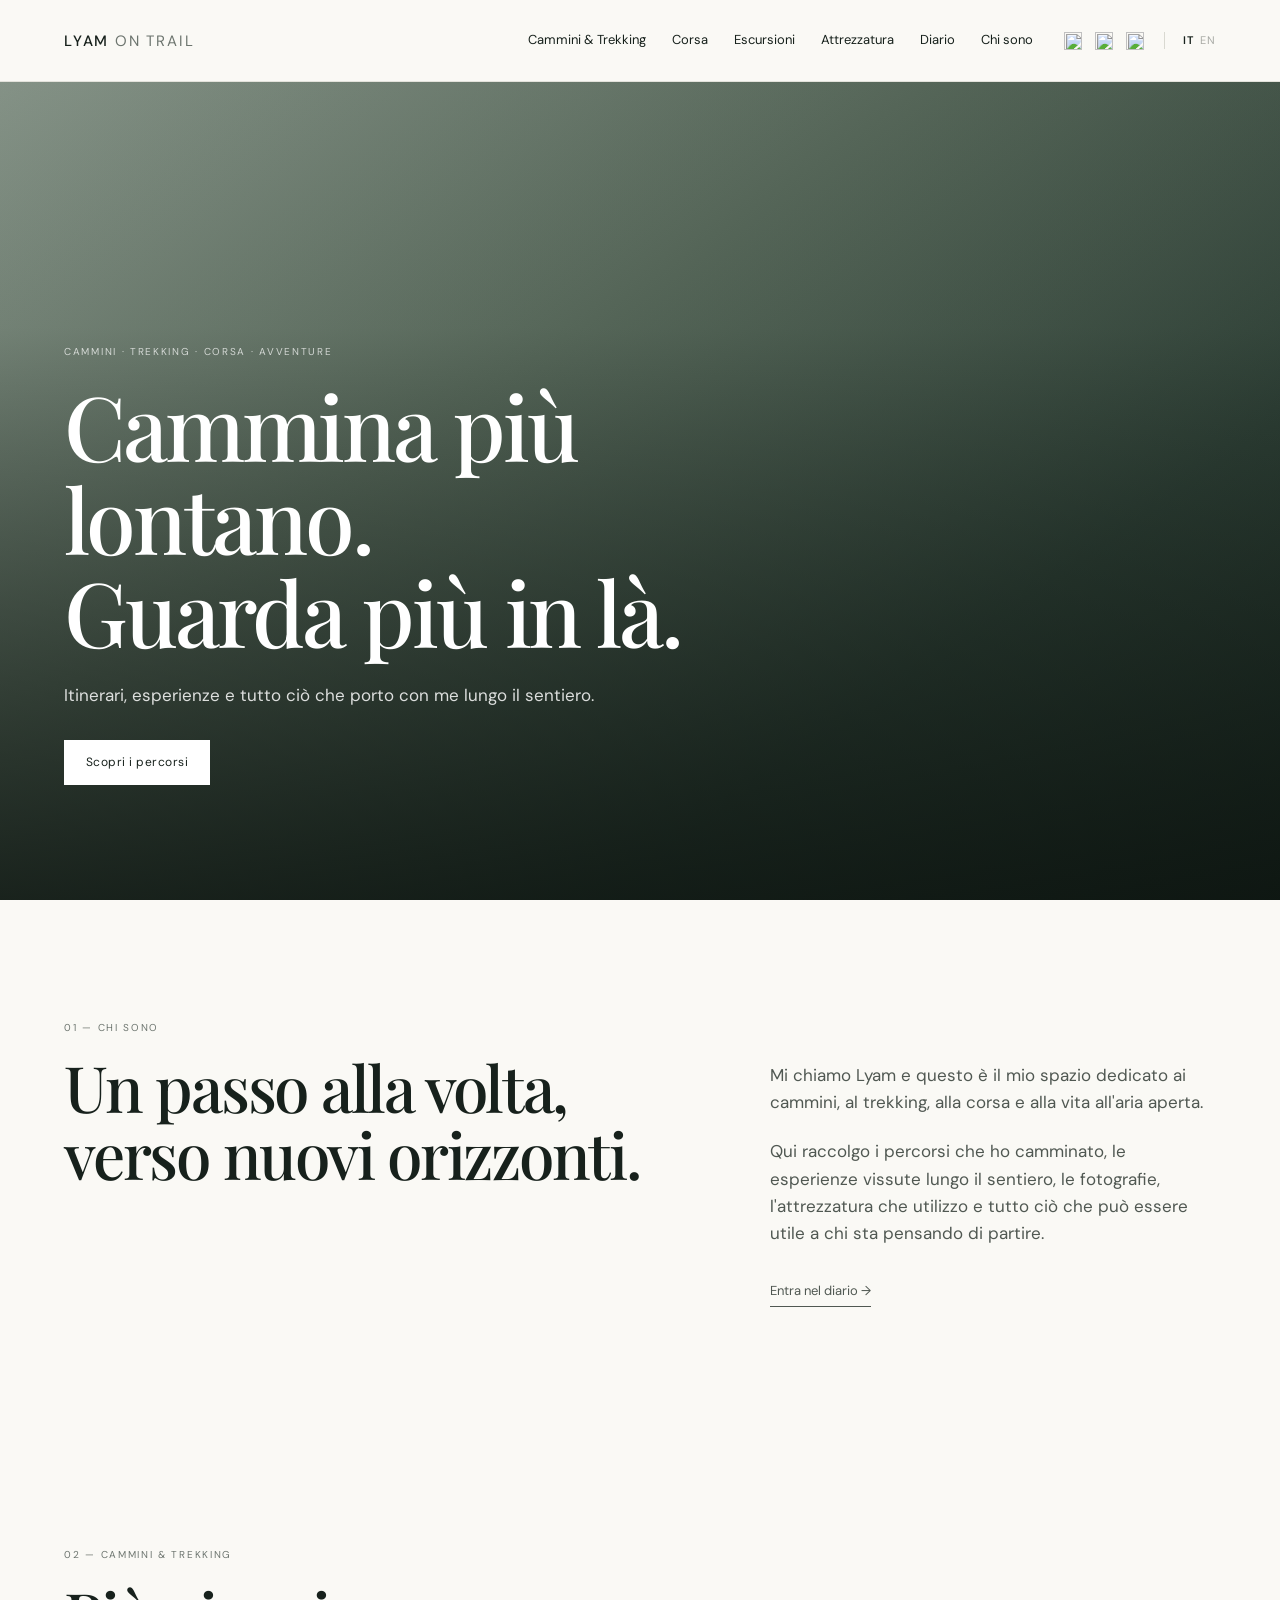
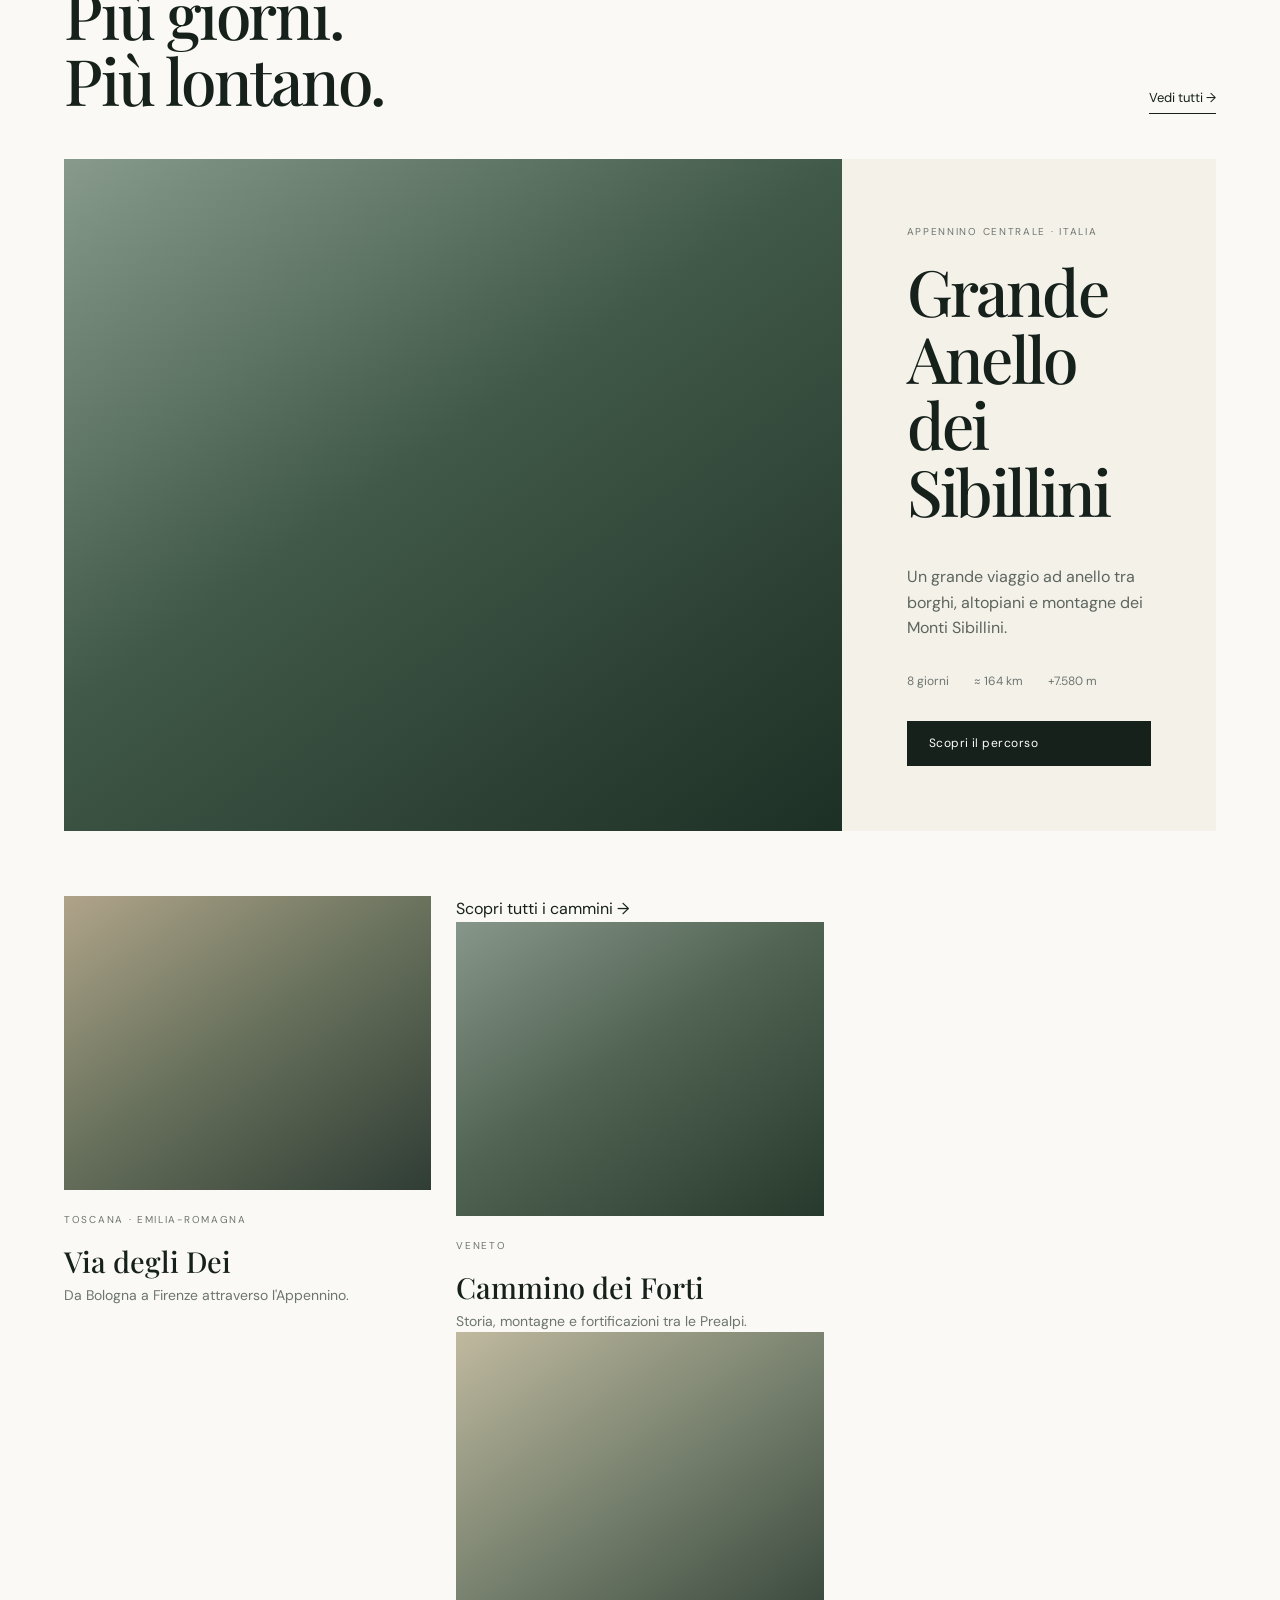
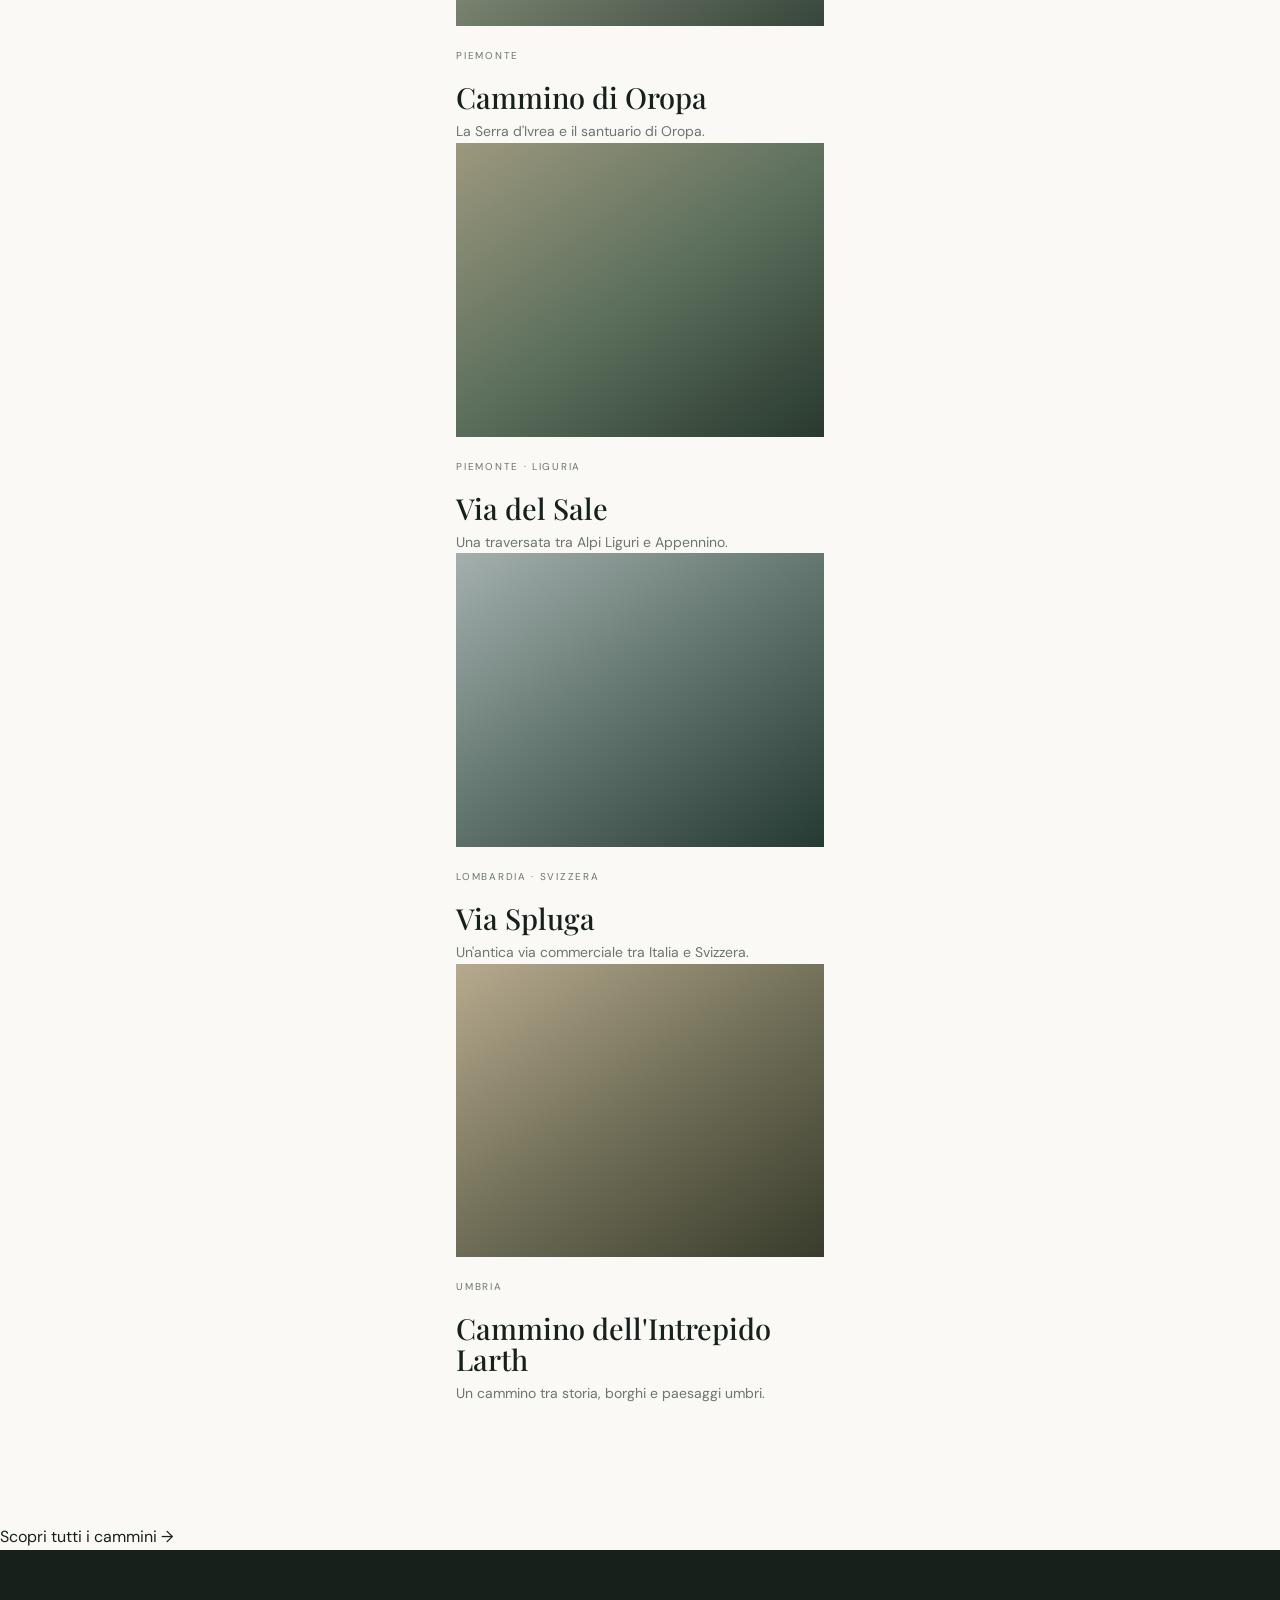
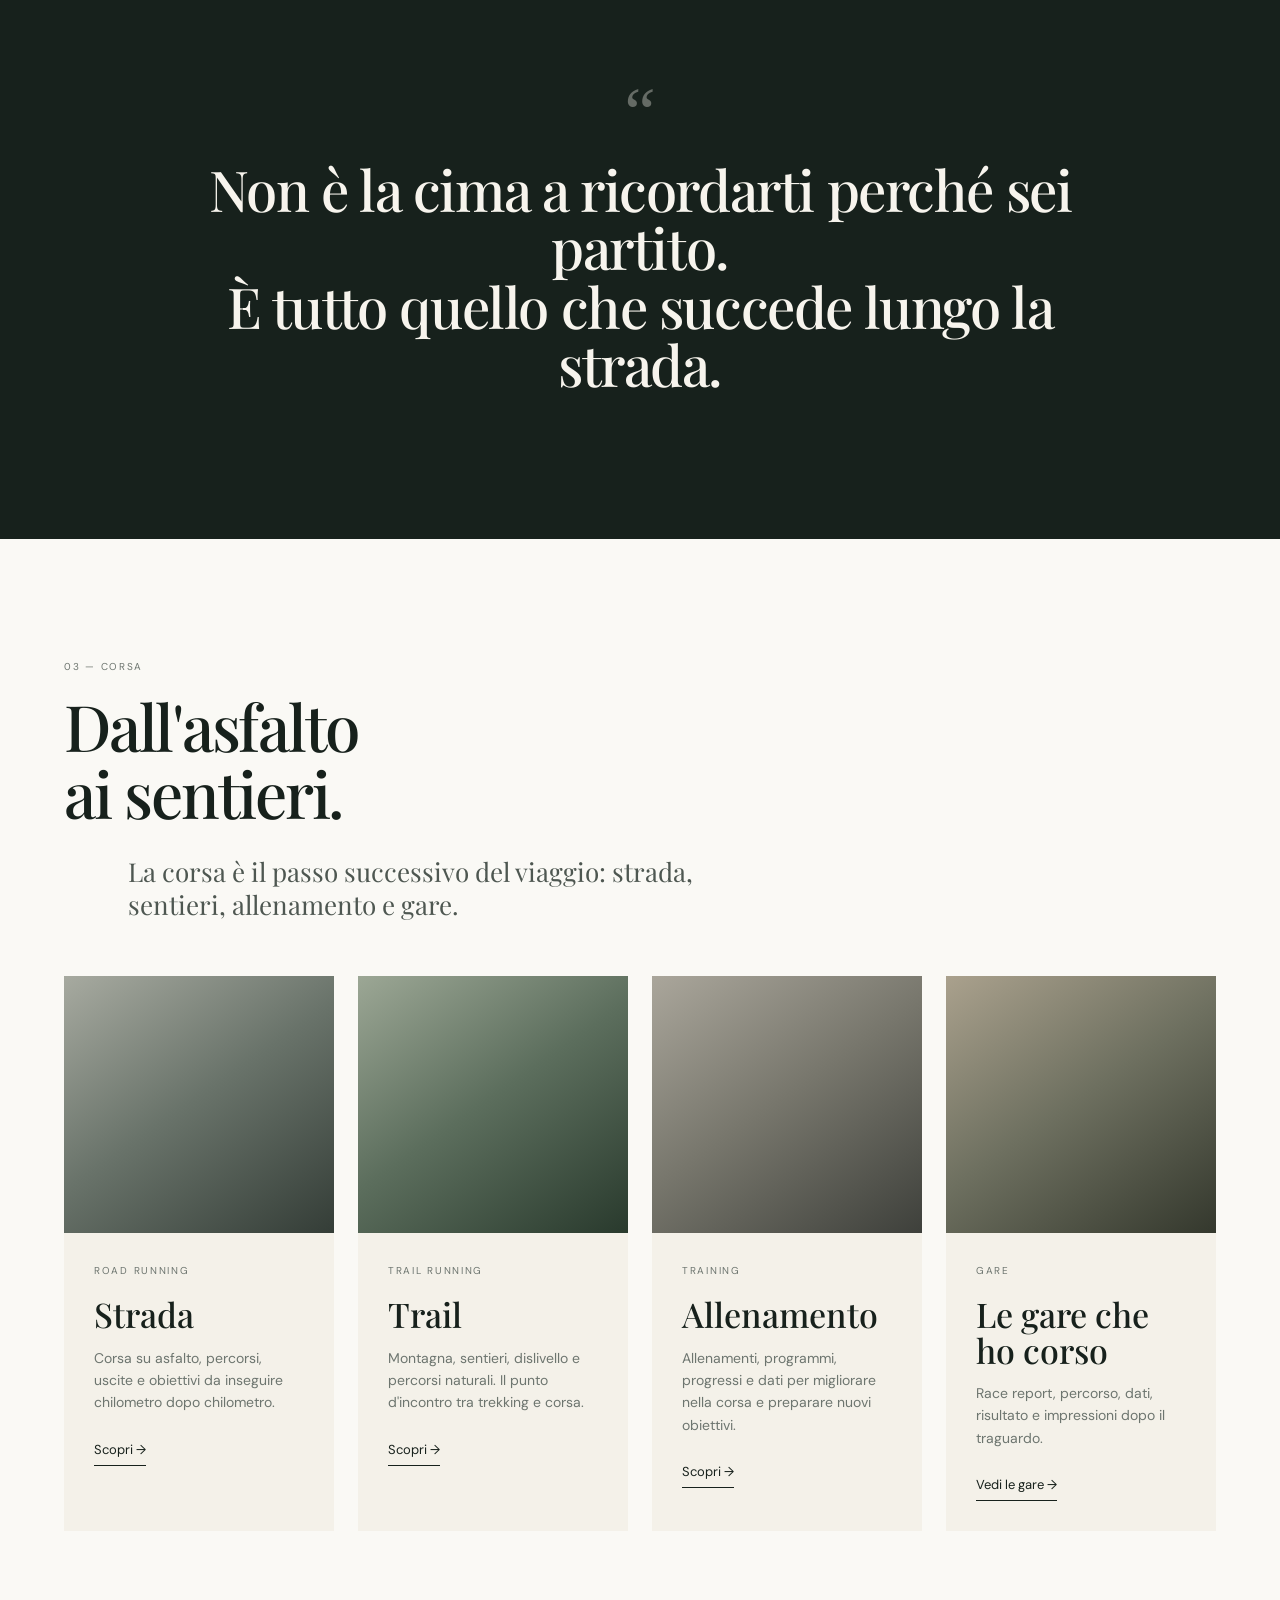
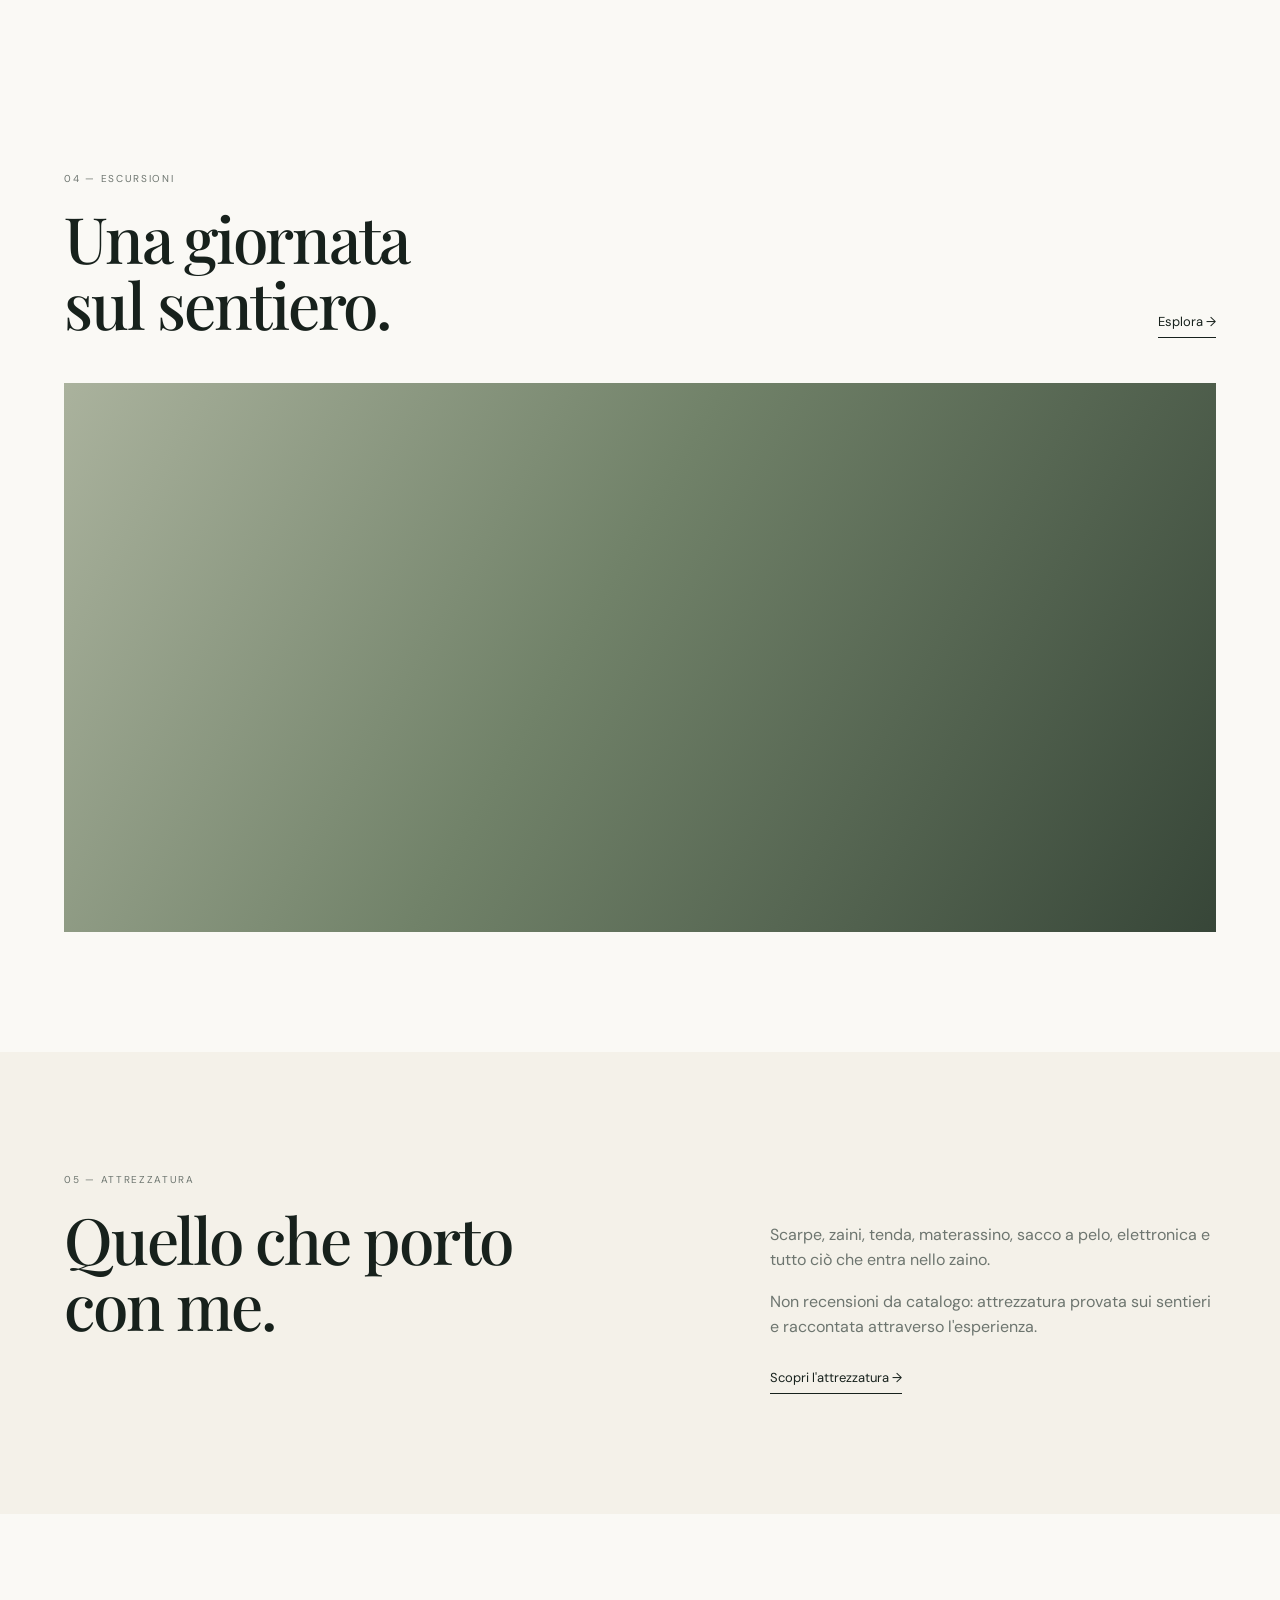
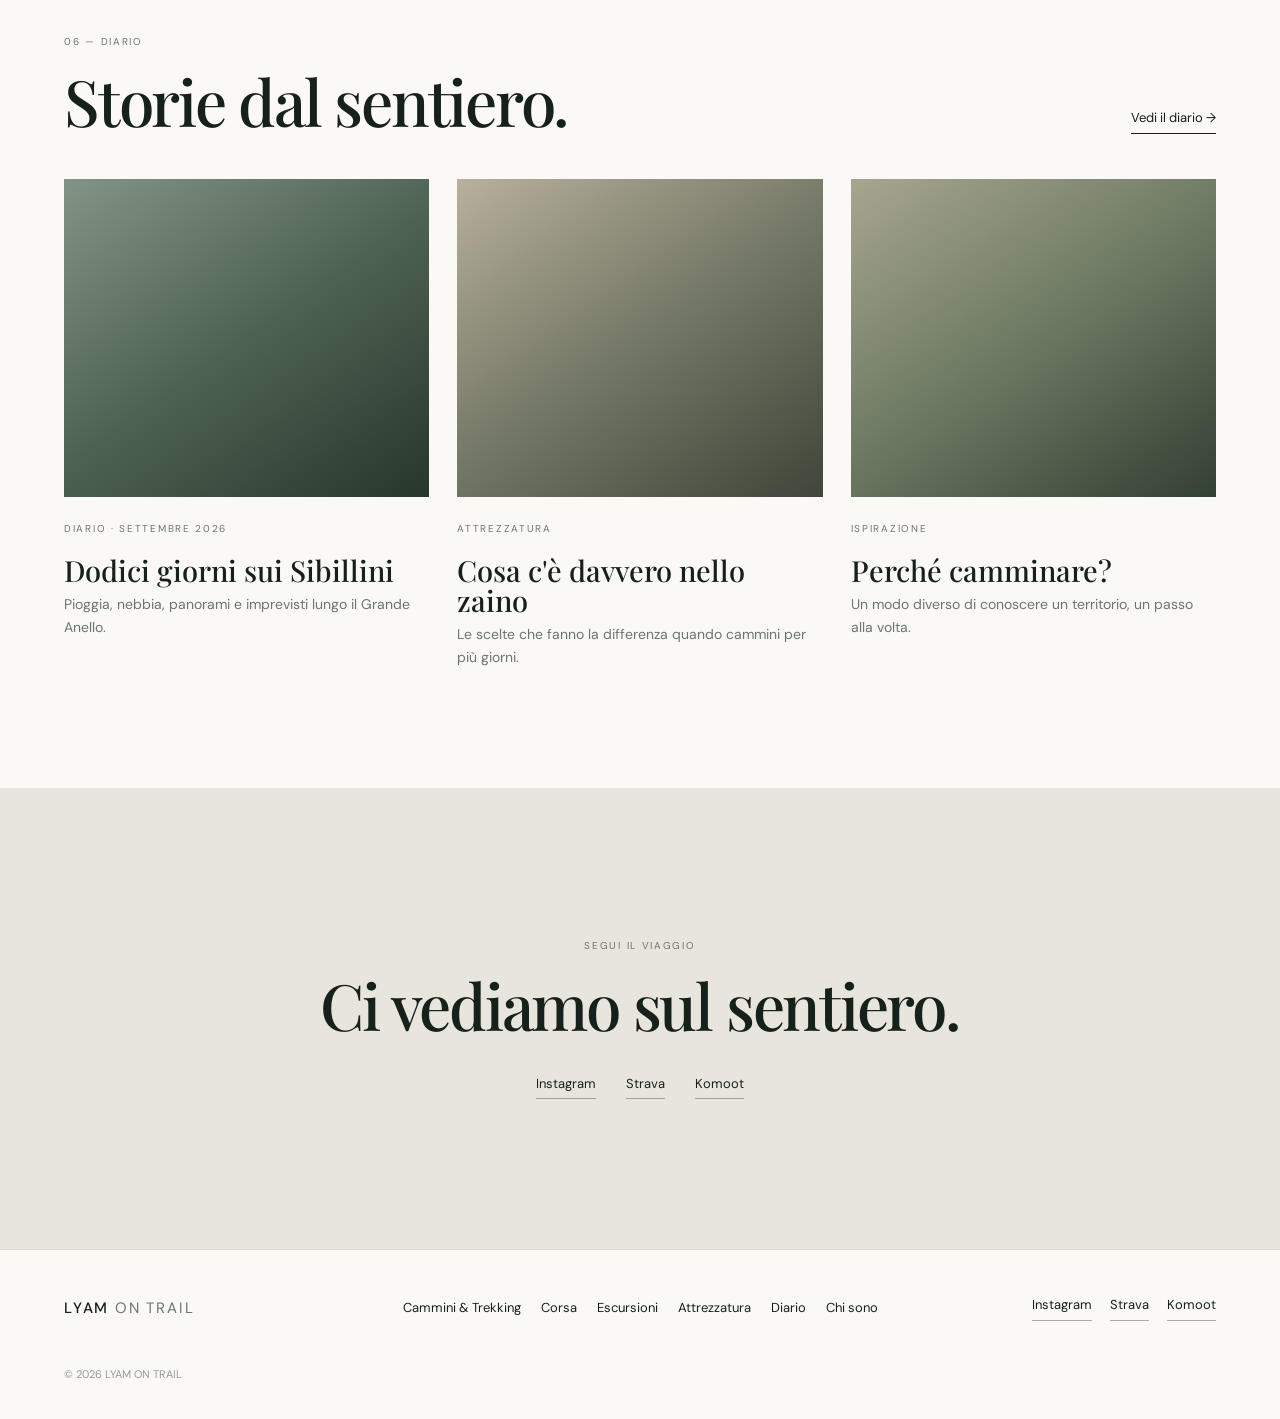
==== index.html @ c4accee4 "Add link to cammini.html in index.html" ====
<!DOCTYPE html>
<html lang="it">
<head>
<meta charset="UTF-8">
<meta name="viewport" content="width=device-width, initial-scale=1.0">
<meta name="description" content="LYAM ON TRAIL — Cammini, trekking, escursioni, corsa e attrezzatura raccontati attraverso esperienza, fotografie e itinerari.">
<title>LYAM ON TRAIL — Cammini, trekking e avventure</title>
<link rel="stylesheet" href="style.css">
</head>

<body>

<header class="site-header">

<a class="logo" href="#top">
    LYAM <span>ON TRAIL</span>
</a>

<nav class="main-nav">
    <a href="#cammini">Cammini & Trekking</a>
    <a href="#corsa">Corsa</a>
    <a href="#escursioni">Escursioni</a>
    <a href="#attrezzatura">Attrezzatura</a>
    <a href="#diario">Diario</a>
    <a href="#about">Chi sono</a>
</nav>

<div class="header-right">

<div class="social-icons" aria-label="Social">

<a href="https://www.instagram.com/lyam.danese"
   aria-label="Instagram"
   title="Instagram"
   class="social-icon">
    <img src="https://cdn.simpleicons.org/instagram/17211c" alt="">
</a>

<a href="https://www.strava.com/athletes/113927710"
   aria-label="Strava"
   title="Strava"
   class="social-icon">
    <img src="https://cdn.simpleicons.org/strava/17211c" alt="">
</a>

<a href="https://www.komoot.com/it-it/user/556538882209"
   aria-label="Komoot"
   title="Komoot"
   class="social-icon">
    <img src="https://cdn.simpleicons.org/komoot/17211c" alt="">
</a>

</div>

<div class="language-switcher">
    <span class="active">IT</span>
    <span>EN</span>
</div>

</div>
</header>


<main id="top">


<!-- HERO -->

<section class="hero">

<div class="hero-image"></div>
<div class="hero-overlay"></div>

<div class="hero-content">

<p class="eyebrow">
    CAMMINI · TREKKING · CORSA · AVVENTURE
</p>

<h1>
    Cammina più lontano.<br>
    Guarda più in là.
</h1>

<p>
    Itinerari, esperienze e tutto ciò che porto con me lungo il sentiero.
</p>

<a class="button light" href="#cammini">
    Scopri i percorsi
</a>

</div>
</section>


<!-- CHI SONO -->

<section class="intro section" id="about">

<div class="section-label">
    01 — CHI SONO
</div>

<div class="intro-grid">

<div>
    <h2>
        Un passo alla volta,<br>
        verso nuovi orizzonti.
    </h2>
</div>

<div class="intro-copy">

<p>
    Mi chiamo Lyam e questo è il mio spazio dedicato ai cammini,
    al trekking, alla corsa e alla vita all'aria aperta.
</p>

<p>
    Qui raccolgo i percorsi che ho camminato, le esperienze vissute
    lungo il sentiero, le fotografie, l'attrezzatura che utilizzo
    e tutto ciò che può essere utile a chi sta pensando di partire.
</p>

<a class="text-link" href="#diario">
    Entra nel diario →
</a>

</div>
</div>

</section>


<!-- CAMMINI & TREKKING -->

<section class="section trails" id="cammini">

<div class="section-heading">

<div>
    <div class="section-label">
        02 — CAMMINI & TREKKING
    </div>

    <h2>
        Più giorni.<br>
        Più lontano.
    </h2>
</div>

<a class="text-link" href="#">
    Vedi tutti →
</a>

</div>


<article class="featured-trail">

<div class="trail-photo photo-gas"></div>

<div class="trail-info">

<p class="eyebrow">
    APPENNINO CENTRALE · ITALIA
</p>

<h3>
    Grande Anello<br>
    dei Sibillini
</h3>

<p>
    Un grande viaggio ad anello tra borghi, altopiani
    e montagne dei Monti Sibillini.
</p>

<div class="trail-meta">
    <span>8 giorni</span>
    <span>≈ 164 km</span>
    <span>+7.580 m</span>
</div>

<a class="button dark" href="gas.html">
    Scopri il percorso
</a>

</div>
</article>


<div class="trail-grid">

<article class="trail-card">

<div class="card-photo photo-dei-dei"></div>

<p class="eyebrow">
    TOSCANA · EMILIA-ROMAGNA
</p>

<h3>
    Via degli Dei
</h3>

<p>
    Da Bologna a Firenze attraverso l'Appennino.
</p>

</article>
    
    <a href="cammini.html" class="section-link">
  Scopri tutti i cammini →

<article class="trail-card">

<div class="card-photo photo-forti"></div>

<p class="eyebrow">
    VENETO
</p>

<h3>
    Cammino dei Forti
</h3>

<p>
    Storia, montagne e fortificazioni tra le Prealpi.
</p>

</article>


<article class="trail-card">

<div class="card-photo photo-oropa"></div>

<p class="eyebrow">
    PIEMONTE
</p>

<h3>
    Cammino di Oropa
</h3>

<p>
    La Serra d'Ivrea e il santuario di Oropa.
</p>

</article>


<article class="trail-card">

<div class="card-photo photo-sale"></div>

<p class="eyebrow">
    PIEMONTE · LIGURIA
</p>

<h3>
    Via del Sale
</h3>

<p>
    Una traversata tra Alpi Liguri e Appennino.
</p>

</article>


<article class="trail-card">

<div class="card-photo photo-spluga"></div>

<p class="eyebrow">
    LOMBARDIA · SVIZZERA
</p>

<h3>
    Via Spluga
</h3>

<p>
    Un'antica via commerciale tra Italia e Svizzera.
</p>

</article>


<article class="trail-card">

<div class="card-photo photo-larth"></div>

<p class="eyebrow">
    UMBRIA
</p>

<h3>
    Cammino dell'Intrepido Larth
</h3>

<p>
    Un cammino tra storia, borghi e paesaggi umbri.
</p>

</article>

</div>

</section>

    <a href="cammini.html" class="section-link">
  Scopri tutti i cammini →
</a>

<!-- CITAZIONE -->

<section class="quote-section">

<div class="quote-mark">
    “
</div>

<blockquote>
    Non è la cima a ricordarti perché sei partito.<br>
    È tutto quello che succede lungo la strada.
</blockquote>

</section>


<!-- CORSA -->

<section class="section running-section" id="corsa">

<div class="section-heading">

<div>

<div class="section-label">
    03 — CORSA
</div>

<h2>
    Dall'asfalto<br>
    ai sentieri.
</h2>

</div>

</div>


<div class="running-intro">

<p>
    La corsa è il passo successivo del viaggio:
    strada, sentieri, allenamento e gare.
</p>

</div>


<div class="running-grid">


<!-- STRADA -->

<article class="running-card">

<div class="running-photo photo-road"></div>

<div class="running-card-content">

<p class="eyebrow">
    ROAD RUNNING
</p>

<h3>
    Strada
</h3>

<p>
    Corsa su asfalto, percorsi, uscite e obiettivi
    da inseguire chilometro dopo chilometro.
</p>

<a class="text-link" href="#">
    Scopri →
</a>

</div>

</article>


<!-- TRAIL -->

<article class="running-card">

<div class="running-photo photo-trail"></div>

<div class="running-card-content">

<p class="eyebrow">
    TRAIL RUNNING
</p>

<h3>
    Trail
</h3>

<p>
    Montagna, sentieri, dislivello e percorsi naturali.
    Il punto d'incontro tra trekking e corsa.
</p>

<a class="text-link" href="#">
    Scopri →
</a>

</div>

</article>


<!-- ALLENAMENTO -->

<article class="running-card">

<div class="running-photo photo-training"></div>

<div class="running-card-content">

<p class="eyebrow">
    TRAINING
</p>

<h3>
    Allenamento
</h3>

<p>
    Allenamenti, programmi, progressi e dati per
    migliorare nella corsa e preparare nuovi obiettivi.
</p>

<a class="text-link" href="#">
    Scopri →
</a>

</div>

</article>


<!-- GARE -->

<article class="running-card race-card">

<div class="running-photo photo-race"></div>

<div class="running-card-content">

<p class="eyebrow">
    GARE
</p>

<h3>
    Le gare che ho corso
</h3>

<p>
    Race report, percorso, dati, risultato e impressioni
    dopo il traguardo.
</p>

<a class="text-link" href="#">
    Vedi le gare →
</a>

</div>

</article>


</div>

</section>


<!-- ESCURSIONI -->

<section class="section" id="escursioni">

<div class="section-heading">

<div>

<div class="section-label">
    04 — ESCURSIONI
</div>

<h2>
    Una giornata<br>
    sul sentiero.
</h2>

</div>

<a class="text-link" href="escursioni.html">
    Esplora →
</a>

</div>


<div class="wide-photo photo-dayhikes"></div>

</section>


<!-- ATTREZZATURA -->

<section class="section gear-section" id="attrezzatura">

<div class="section-label">
    05 — ATTREZZATURA
</div>

<div class="gear-grid">

<div>

<h2>
    Quello che porto<br>
    con me.
</h2>

</div>

<div>

<p>
    Scarpe, zaini, tenda, materassino, sacco a pelo,
    elettronica e tutto ciò che entra nello zaino.
</p>

<p>
    Non recensioni da catalogo: attrezzatura provata
    sui sentieri e raccontata attraverso l'esperienza.
</p>

<a class="text-link" href="#">
    Scopri l'attrezzatura →
</a>

</div>

</div>

</section>


<!-- DIARIO -->

<section class="section journal-section" id="diario">

<div class="section-heading">

<div>

<div class="section-label">
    06 — DIARIO
</div>

<h2>
    Storie dal sentiero.
</h2>

</div>

<a class="text-link" href="#">
    Vedi il diario →
</a>

</div>


<div class="journal-grid">

<article>

<div class="journal-photo photo-journal-1"></div>

<p class="eyebrow">
    DIARIO · SETTEMBRE 2026
</p>

<h3>
    Dodici giorni sui Sibillini
</h3>

<p>
    Pioggia, nebbia, panorami e imprevisti lungo
    il Grande Anello.
</p>

</article>


<article>

<div class="journal-photo photo-journal-2"></div>

<p class="eyebrow">
    ATTREZZATURA
</p>

<h3>
    Cosa c'è davvero nello zaino
</h3>

<p>
    Le scelte che fanno la differenza quando
    cammini per più giorni.
</p>

</article>


<article>

<div class="journal-photo photo-journal-3"></div>

<p class="eyebrow">
    ISPIRAZIONE
</p>

<h3>
    Perché camminare?
</h3>

<p>
    Un modo diverso di conoscere un territorio,
    un passo alla volta.
</p>

</article>

</div>

</section>


<!-- SOCIAL -->

<section class="follow-section">

<p class="eyebrow">
    SEGUI IL VIAGGIO
</p>

<h2>
    Ci vediamo sul sentiero.
</h2>

<div class="footer-socials">

<a href="https://www.instagram.com/lyam.danese">
    Instagram
</a>

<a href="https://www.strava.com/athletes/113927710">
    Strava
</a>

<a href="https://www.komoot.com/it-it/user/556538882209">
    Komoot
</a>

</div>

</section>


</main>


<footer class="site-footer">

<div class="footer-brand">
    LYAM <span>ON TRAIL</span>
</div>


<div class="footer-links">

<a href="#cammini">
    Cammini & Trekking
</a>

<a href="#corsa">
    Corsa
</a>

<a href="#escursioni">
    Escursioni
</a>

<a href="#attrezzatura">
    Attrezzatura
</a>

<a href="#diario">
    Diario
</a>

<a href="#about">
    Chi sono
</a>

</div>


<div class="footer-socials small">

<a href="https://www.instagram.com/lyam.danese">
    Instagram
</a>

<a href="https://www.strava.com/athletes/113927710">
    Strava
</a>

<a href="https://www.komoot.com/it-it/user/556538882209">
    Komoot
</a>

</div>


<p class="copyright">
    © 2026 LYAM ON TRAIL
</p>

</footer>

</body>
</html>
---- style.css ----
@import url('https://fonts.googleapis.com/css2?family=DM+Sans:wght@400;500&family=Playfair+Display:wght@500;600&display=swap');
:root{--ink:#17211c;--muted:#6d756f;--cream:#f4f1e9;--paper:#faf9f5;--line:#d9d9d1}
*{box-sizing:border-box}html{scroll-behavior:smooth}body{margin:0;background:var(--paper);color:var(--ink);font-family:"DM Sans",Arial,sans-serif;line-height:1.6}a{color:inherit;text-decoration:none}
.site-header{height:82px;padding:0 5vw;display:flex;align-items:center;justify-content:space-between;position:sticky;top:0;z-index:20;background:rgba(250,249,245,.94);backdrop-filter:blur(12px);border-bottom:1px solid rgba(217,217,209,.7)}
.logo,.footer-brand{font-size:15px;font-weight:500;letter-spacing:.12em;white-space:nowrap}.logo span,.footer-brand span{font-weight:400;color:var(--muted)}
.main-nav{display:flex;gap:26px;margin-left:auto;margin-right:30px}.main-nav a,.footer-links a{font-size:13px}.main-nav a:hover,.footer-links a:hover,.footer-socials a:hover,.text-link:hover{opacity:.6}
.header-right{display:flex;align-items:center;gap:20px}.social-icons{display:flex;gap:12px;align-items:center}.social-icon{width:19px;height:19px;display:flex;align-items:center;justify-content:center}.social-icon img{width:18px;height:18px;display:block}.language-switcher{display:flex;gap:6px;font-size:11px;letter-spacing:.08em;border-left:1px solid var(--line);padding-left:18px}.language-switcher .active{font-weight:600}.language-switcher span:last-child{color:#a8aaa5}
.hero{height:calc(100vh - 82px);min-height:620px;position:relative;display:flex;align-items:flex-end;overflow:hidden;color:#fff}.hero-image,.hero-overlay{position:absolute;inset:0}.hero-image{background:linear-gradient(145deg,#89978b 0%,#58695b 38%,#2f4137 72%,#1b2922 100%)}.hero-overlay{background:linear-gradient(0deg,rgba(11,18,14,.78),rgba(11,18,14,.04) 70%)}.hero-content{position:relative;z-index:1;width:min(850px,90%);padding:8vw 5vw 9vw}
.eyebrow,.section-label{font-size:10px;letter-spacing:.17em;text-transform:uppercase;color:var(--muted);margin:0 0 18px}.hero .eyebrow{color:rgba(255,255,255,.72)}h1,h2,h3,blockquote{font-family:"Playfair Display",Georgia,serif;font-weight:500;line-height:1.04;margin:0}h1{font-size:clamp(52px,7vw,100px);letter-spacing:-.035em;max-width:900px}.hero-content>p:not(.eyebrow){font-size:17px;max-width:560px;margin:25px 0 30px;color:rgba(255,255,255,.84)}
.button{display:inline-block;padding:13px 22px;font-size:12px;letter-spacing:.04em}.button.light{background:#fff;color:var(--ink)}.button.dark{background:var(--ink);color:#fff}
.section{padding:120px 5vw;max-width:1500px;margin:auto}.intro-grid,.gear-grid{display:grid;grid-template-columns:1.15fr .85fr;gap:8vw}h2{font-size:clamp(42px,5vw,72px);letter-spacing:-.035em}.intro-copy{max-width:540px;font-size:17px;color:#505852;padding-top:8px}.intro-copy p{margin:0 0 22px}.text-link{display:inline-block;font-size:13px;border-bottom:1px solid currentColor;padding-bottom:4px;margin-top:12px}
.section-heading{display:flex;align-items:flex-end;justify-content:space-between;margin-bottom:45px}.section-heading h2{max-width:700px}.featured-trail{display:grid;grid-template-columns:1.35fr .65fr;min-height:620px;background:var(--cream)}.trail-photo{min-height:620px}.trail-info{padding:65px;display:flex;flex-direction:column;justify-content:center}.trail-info h3{font-size:clamp(48px,5vw,78px);letter-spacing:-.04em;margin-bottom:24px}.trail-info>p:not(.eyebrow){color:#5d655f;max-width:390px}.trail-meta{display:flex;gap:25px;color:var(--muted);font-size:12px;margin:15px 0 30px}
.trail-grid{display:grid;grid-template-columns:repeat(3,1fr);gap:45px 25px;padding-top:65px}.card-photo{aspect-ratio:1.25/1;margin-bottom:22px}.trail-card h3,.journal-grid h3{font-size:29px;margin-bottom:8px}.trail-card p:not(.eyebrow),.journal-grid p:not(.eyebrow){color:var(--muted);font-size:14px;margin:0;max-width:360px}
.quote-section{background:var(--ink);color:#f7f4ed;padding:145px 10vw;text-align:center}.quote-mark{font-family:Georgia,serif;font-size:70px;opacity:.35;line-height:.5}blockquote{font-size:clamp(35px,4.4vw,66px);max-width:1000px;margin:30px auto 0;letter-spacing:-.025em}
.split-grid{display:grid;grid-template-columns:1.2fr .8fr;gap:70px;align-items:center}.large-photo{aspect-ratio:1.35/1}.split-copy{max-width:480px}.split-copy p,.gear-grid p{color:var(--muted);font-size:16px}.wide-photo{aspect-ratio:2.1/1}.gear-section{background:var(--cream);max-width:none}.gear-grid{max-width:1400px;margin:0 auto}.journal-grid{display:grid;grid-template-columns:repeat(3,1fr);gap:28px}.journal-photo{aspect-ratio:1.15/1;margin-bottom:24px}
.follow-section{padding:150px 5vw;text-align:center;background:#e7e5dc}.follow-section h2{margin-bottom:35px}.footer-socials{display:flex;justify-content:center;gap:30px;font-size:13px}.footer-socials a{border-bottom:1px solid rgba(23,33,28,.35);padding-bottom:4px}.site-footer{padding:45px 5vw 35px;display:grid;grid-template-columns:1fr auto 1fr;align-items:center;gap:30px;border-top:1px solid var(--line)}.footer-links{display:flex;gap:20px}.site-footer .footer-socials{justify-content:flex-end;gap:18px}.site-footer .copyright{grid-column:1/-1;color:#969a95;font-size:11px;margin:15px 0 0}
.photo-gas{background:linear-gradient(145deg,#879a8c,#415949 45%,#1d3025)}.photo-dei-dei{background:linear-gradient(145deg,#b0a48a,#68715c 48%,#303d35)}.photo-forti{background:linear-gradient(145deg,#87968a,#526554 45%,#26392c)}.photo-oropa{background:linear-gradient(145deg,#c0b99f,#77816e 50%,#37463b)}.photo-sale{background:linear-gradient(145deg,#9d987e,#5d705d 50%,#29392f)}.photo-spluga{background:linear-gradient(145deg,#a4b0ae,#60736c 50%,#263a34)}.photo-larth{background:linear-gradient(145deg,#b7aa8e,#716f58 50%,#393c2c)}.photo-trekking{background:linear-gradient(145deg,#9ba999,#5b6e5c 45%,#26392c)}.photo-dayhikes{background:linear-gradient(120deg,#aab29d,#718269 45%,#374638)}.photo-journal-1{background:linear-gradient(145deg,#829486,#4e6252 50%,#26372c)}.photo-journal-2{background:linear-gradient(145deg,#b7b09c,#747866 50%,#41453a)}.photo-journal-3{background:linear-gradient(145deg,#a7a68f,#6c7962 50%,#334034)}
@media(max-width:1000px){.main-nav{display:none}.featured-trail,.split-grid,.intro-grid,.gear-grid{grid-template-columns:1fr}.trail-photo{min-height:430px}.trail-info{padding:50px}.trail-grid{grid-template-columns:repeat(2,1fr)}.site-footer{grid-template-columns:1fr}.site-footer .footer-socials{justify-content:flex-start}}
@media(max-width:650px){.site-header{height:70px;padding:0 5vw}.header-right{gap:12px}.social-icons{gap:8px}.language-switcher{padding-left:12px}.hero{min-height:650px;height:calc(100vh - 70px)}.hero-content{padding:12vw 5vw 15vw}h1{font-size:49px}.section{padding:80px 5vw}.section-heading{display:block}.section-heading>.text-link{margin-top:20px}.trail-grid,.journal-grid{grid-template-columns:1fr;gap:45px}.trail-info{padding:40px 28px}.trail-info h3{font-size:49px}.wide-photo{aspect-ratio:1.15/1}.follow-section{padding:100px 5vw}.footer-links{flex-wrap:wrap}}


.running-section { background: var(--paper); max-width: none; }

.running-section > * {
    max-width: 1400px;
    margin-left: auto;
    margin-right: auto;
}

.running-intro {
    max-width: 620px !important;
    margin: -15px auto 55px 5vw !important;
}

.running-intro p {
    font-family: "Playfair Display", Georgia, serif;
    font-size: 26px;
    line-height: 1.25;
    color: #4e5751;
}

.running-grid {
    display: grid;
    grid-template-columns: repeat(4, 1fr);
    gap: 24px;
}

.running-card {
    background: var(--cream);
}

.running-photo {
    aspect-ratio: 1.05 / 1;
}

.running-card-content {
    padding: 30px;
}

.running-card h3 {
    font-size: 34px;
    margin-bottom: 12px;
}

.running-card p:not(.eyebrow) {
    color: var(--muted);
    font-size: 14px;
    max-width: 370px;
}

.photo-road {
    background: linear-gradient(145deg,#a7aaa0,#69736a 48%,#343d37);
}

.photo-trail {
    background: linear-gradient(145deg,#9ca795,#5c6e5d 48%,#293a2d);
}

.photo-training {
    background: linear-gradient(145deg,#aaa69b,#77766c 48%,#3e403b);
}

.photo-race {
    background: linear-gradient(145deg,#aaa18d,#6e7060 48%,#34382d);
}

@media(max-width:1000px) {
  .running-grid { grid-template-columns: 1fr; }
  .running-card { display: grid; grid-template-columns: .9fr 1.1fr; }
  .running-photo { height: 100%; }
}
@media(max-width:650px) {
  .running-intro { margin: -10px 0 40px !important; }
  .running-intro p { font-size: 22px; }
  .running-card { display: block; }
  .running-photo { aspect-ratio: 1.15 / 1; }
}
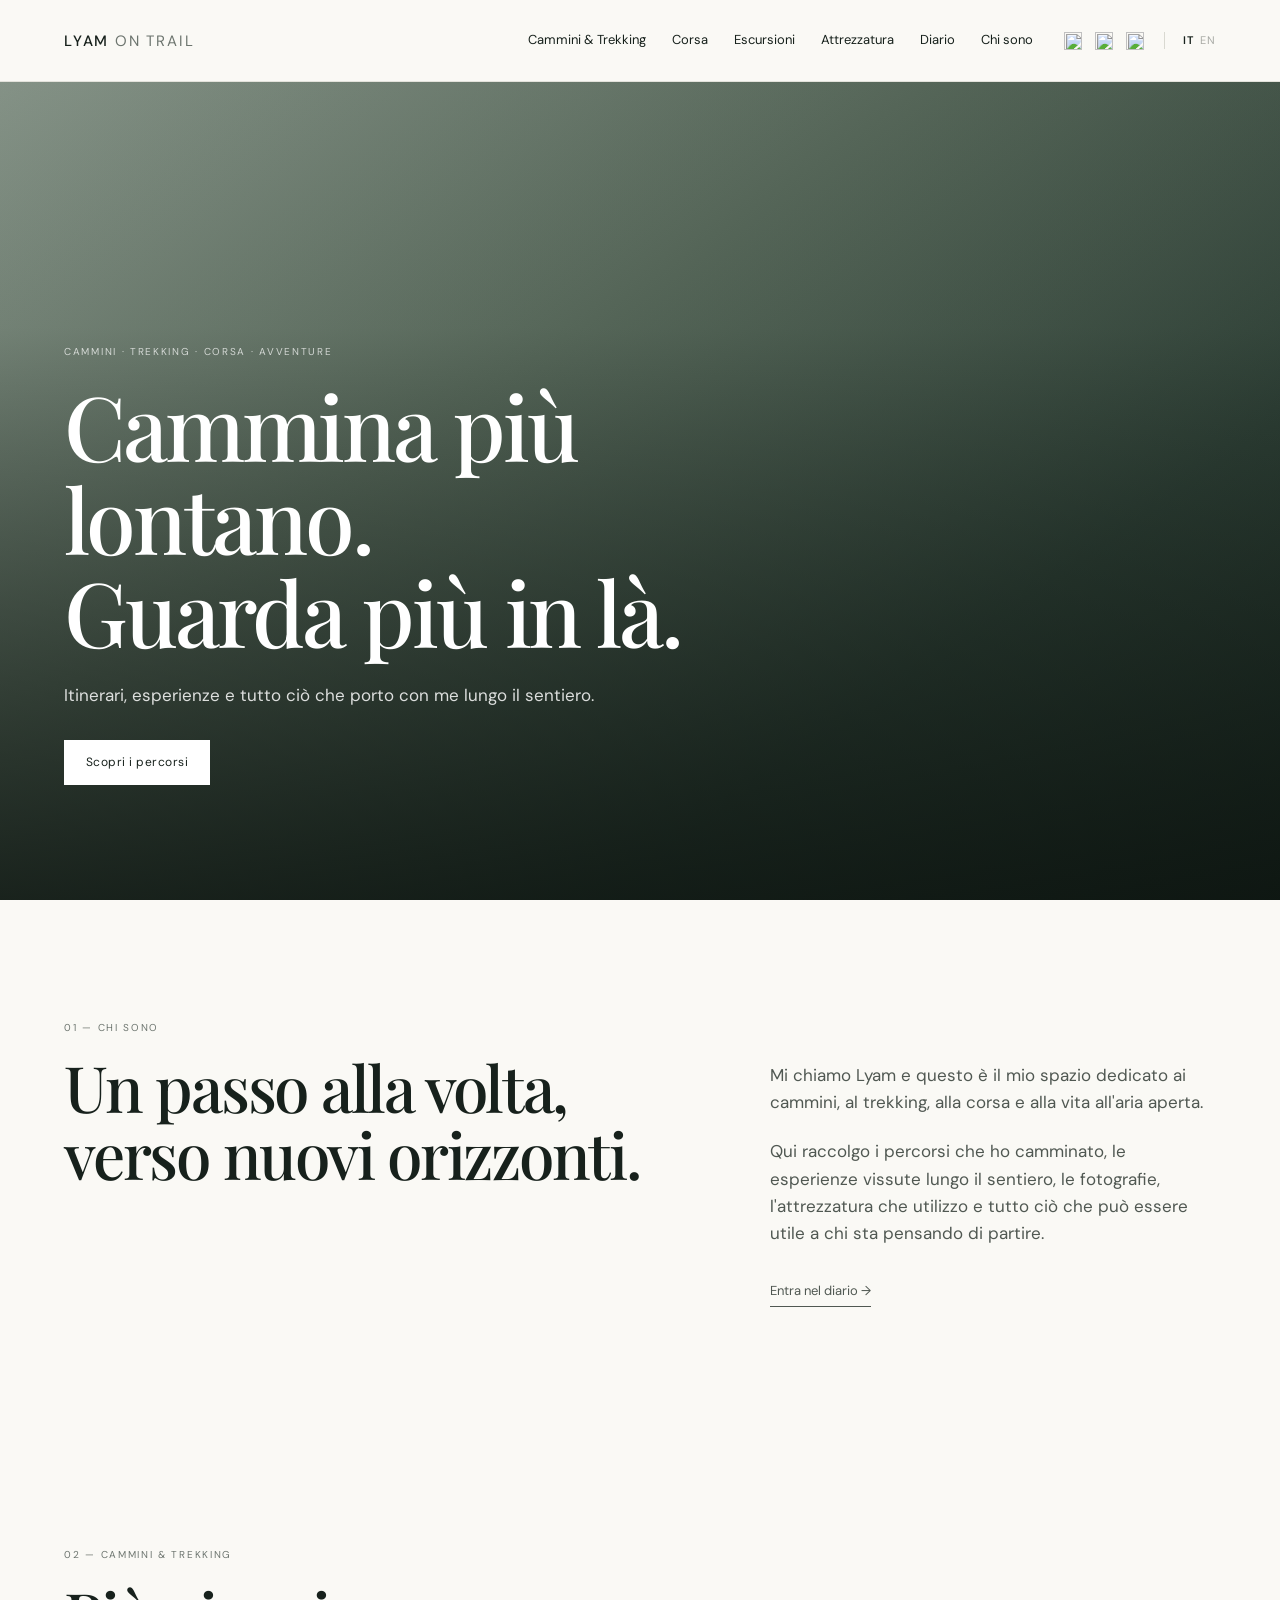
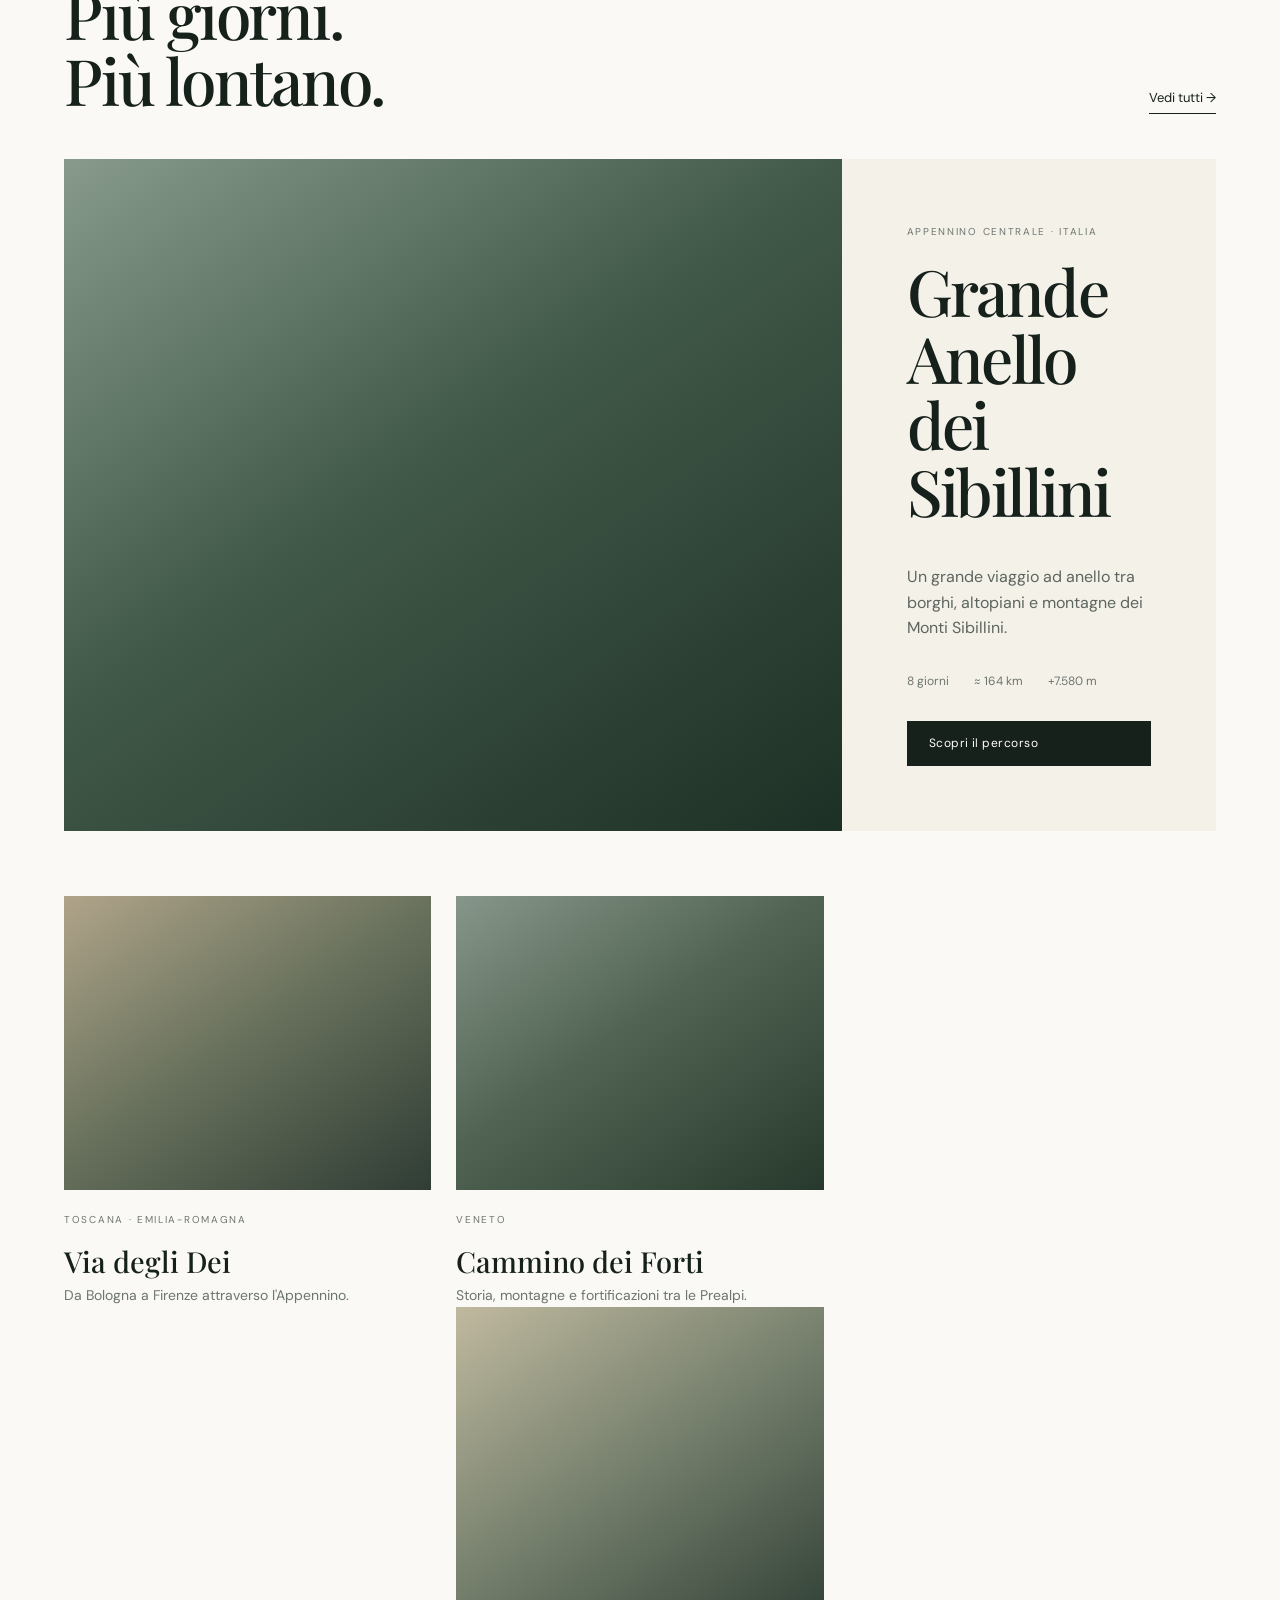
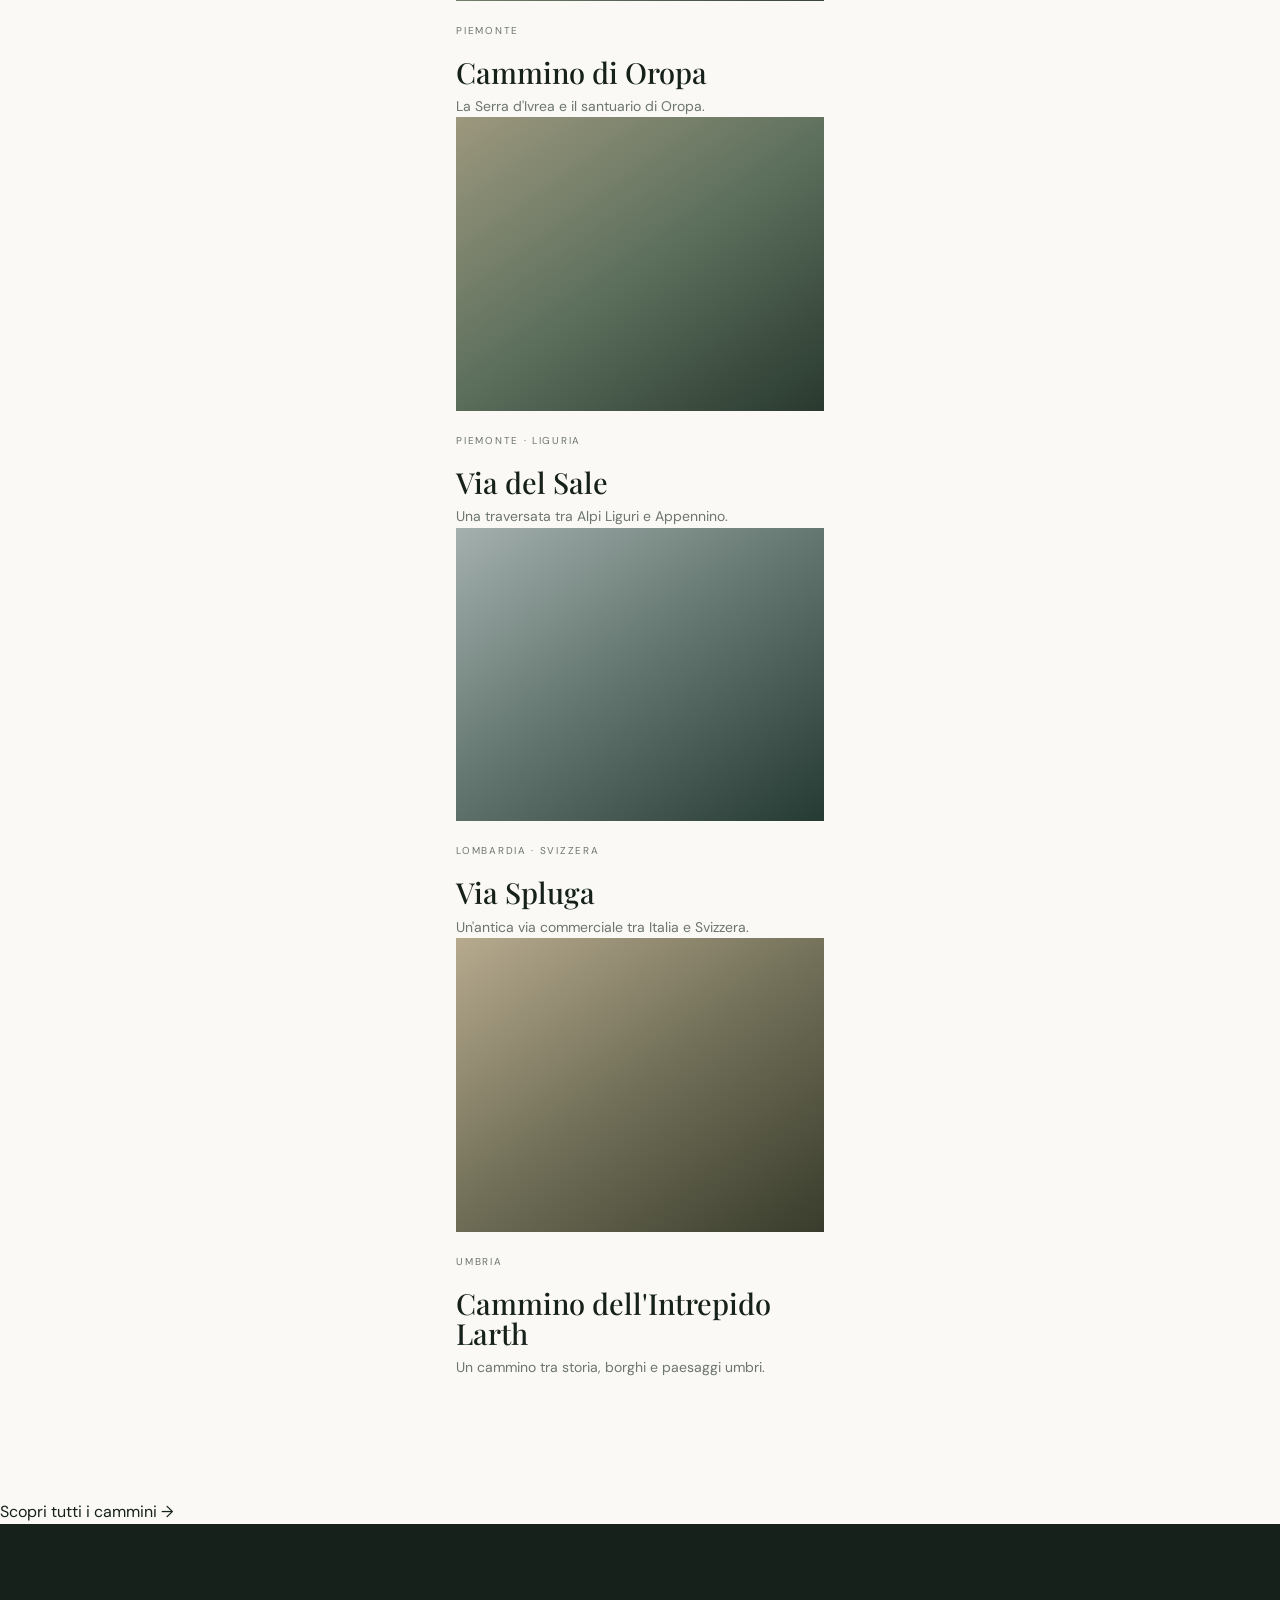
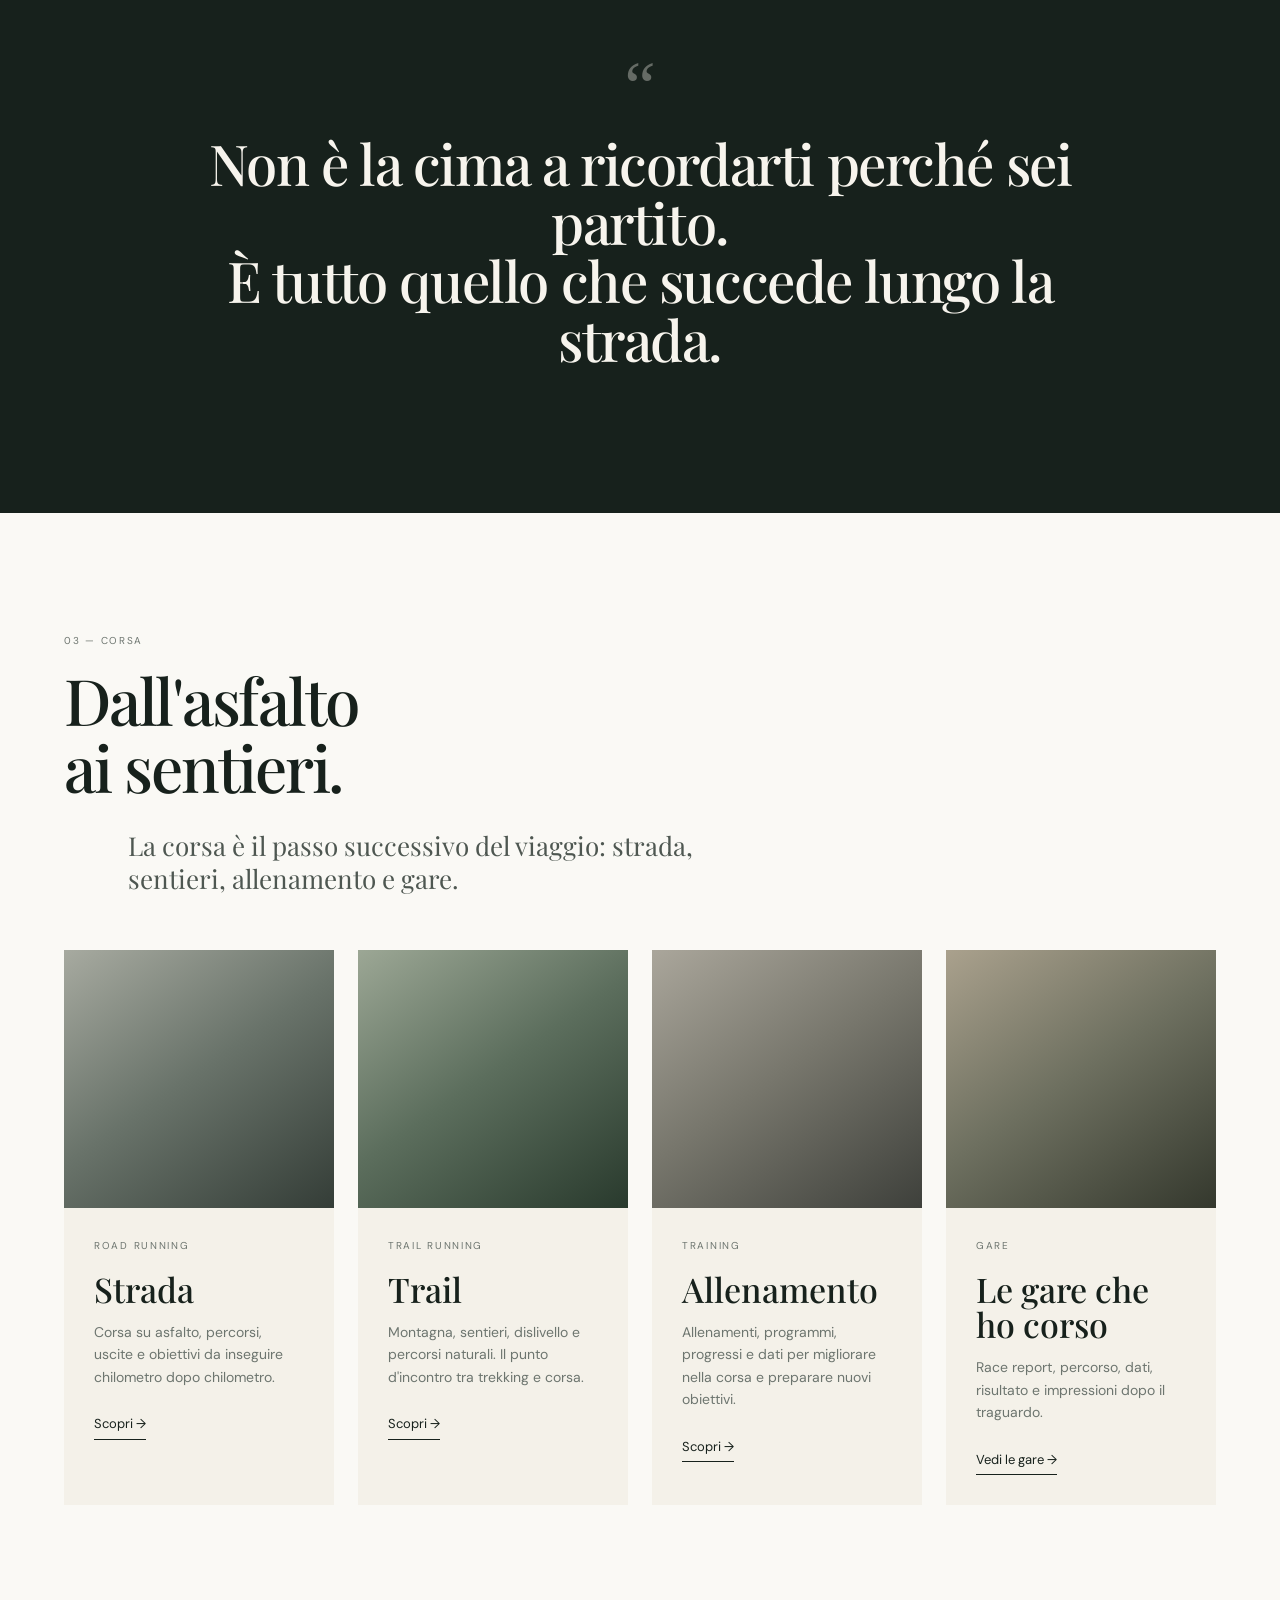
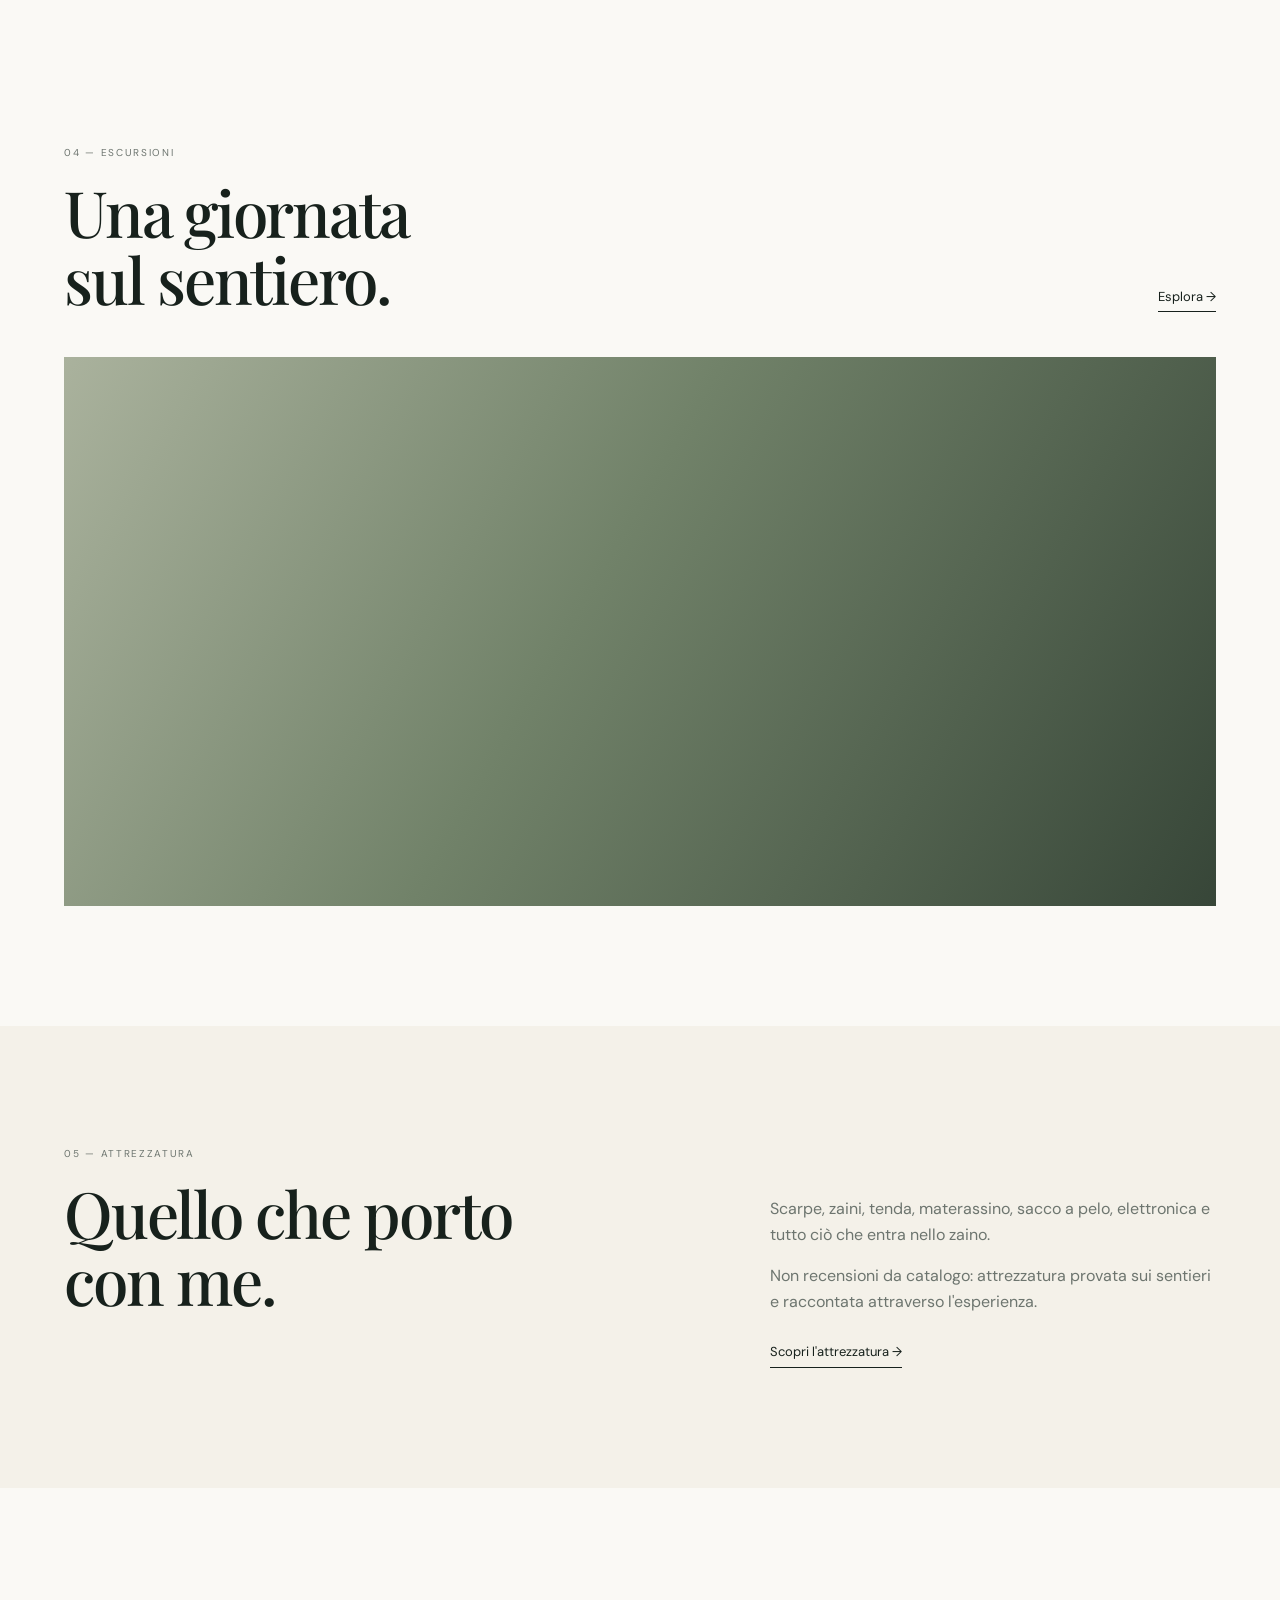
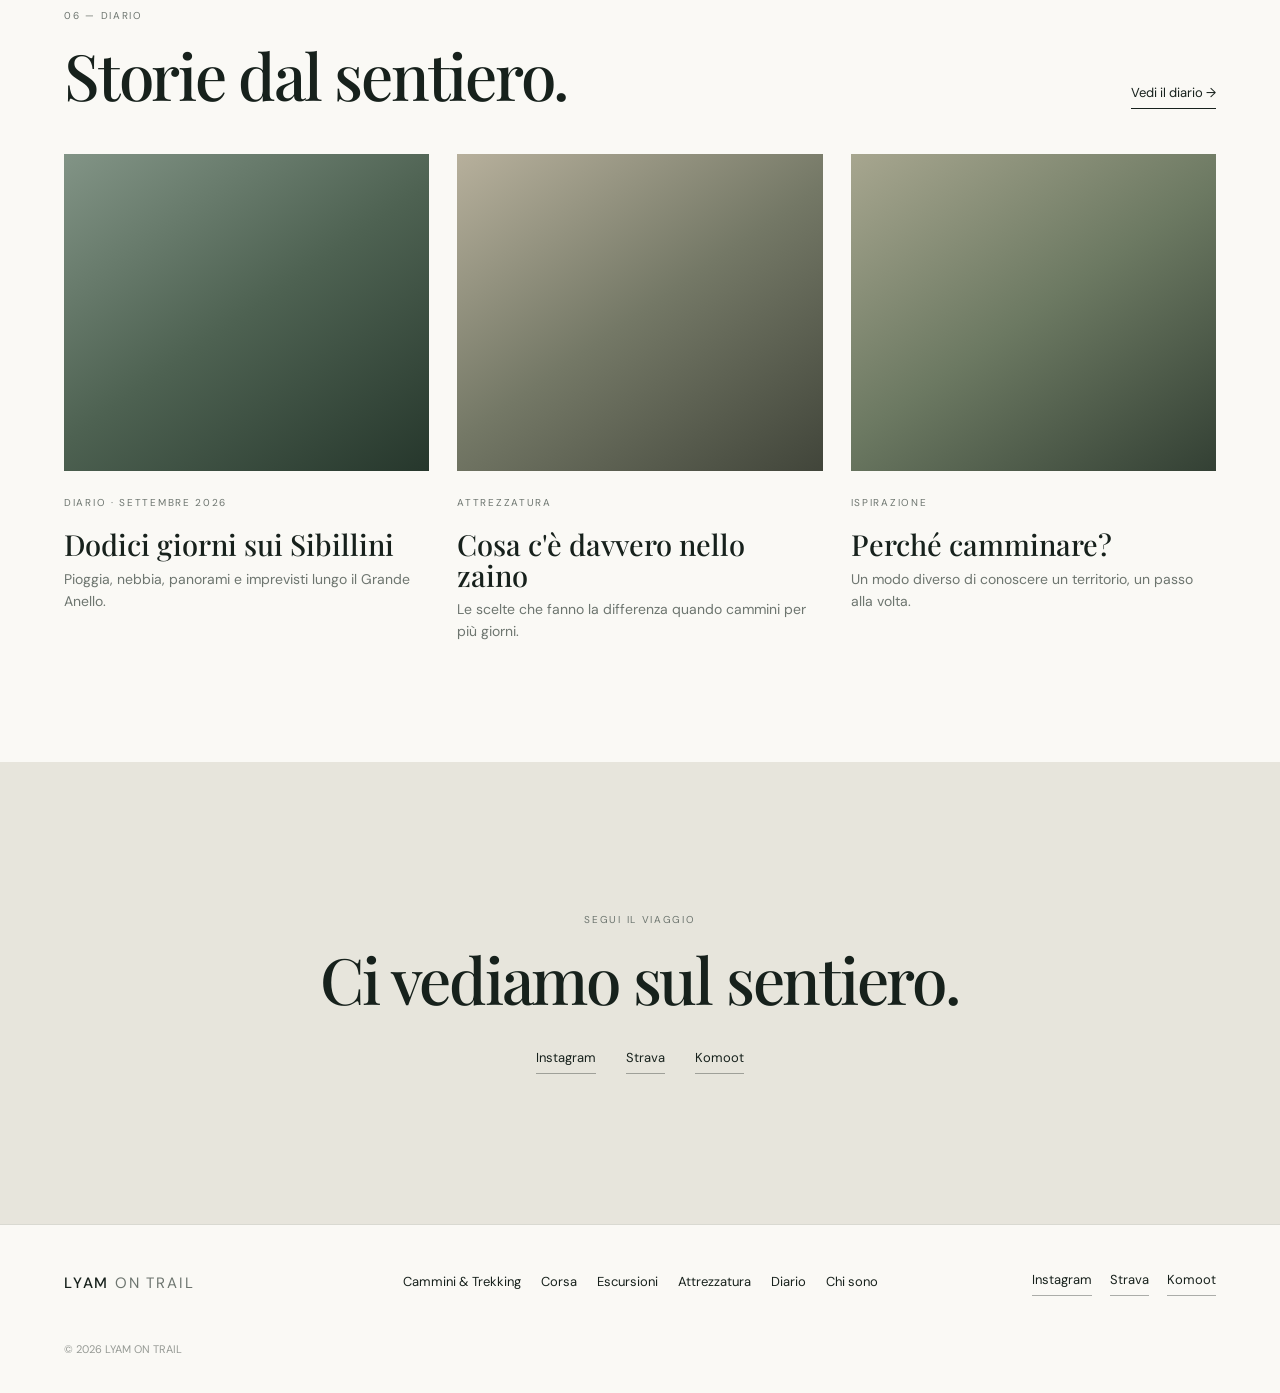
==== commit af8617f0: "Update links in index.html for navigation" ====
--- a/index.html
+++ b/index.html
@@ -151,7 +151,7 @@
     </h2>
 </div>
 
-<a class="text-link" href="#">
+<a class="text-link" href="cammini.html">
     Vedi tutti →
 </a>
 
@@ -201,8 +201,9 @@
 <p class="eyebrow">
     TOSCANA · EMILIA-ROMAGNA
 </p>
-
-<h3>
+<h3>
+<a class="text link" href="via-degli-dei.html">
+    
     Via degli Dei
 </h3>
 
@@ -211,9 +212,6 @@
 </p>
 
 </article>
-    
-    <a href="cammini.html" class="section-link">
-  Scopri tutti i cammini →
 
 <article class="trail-card">
 
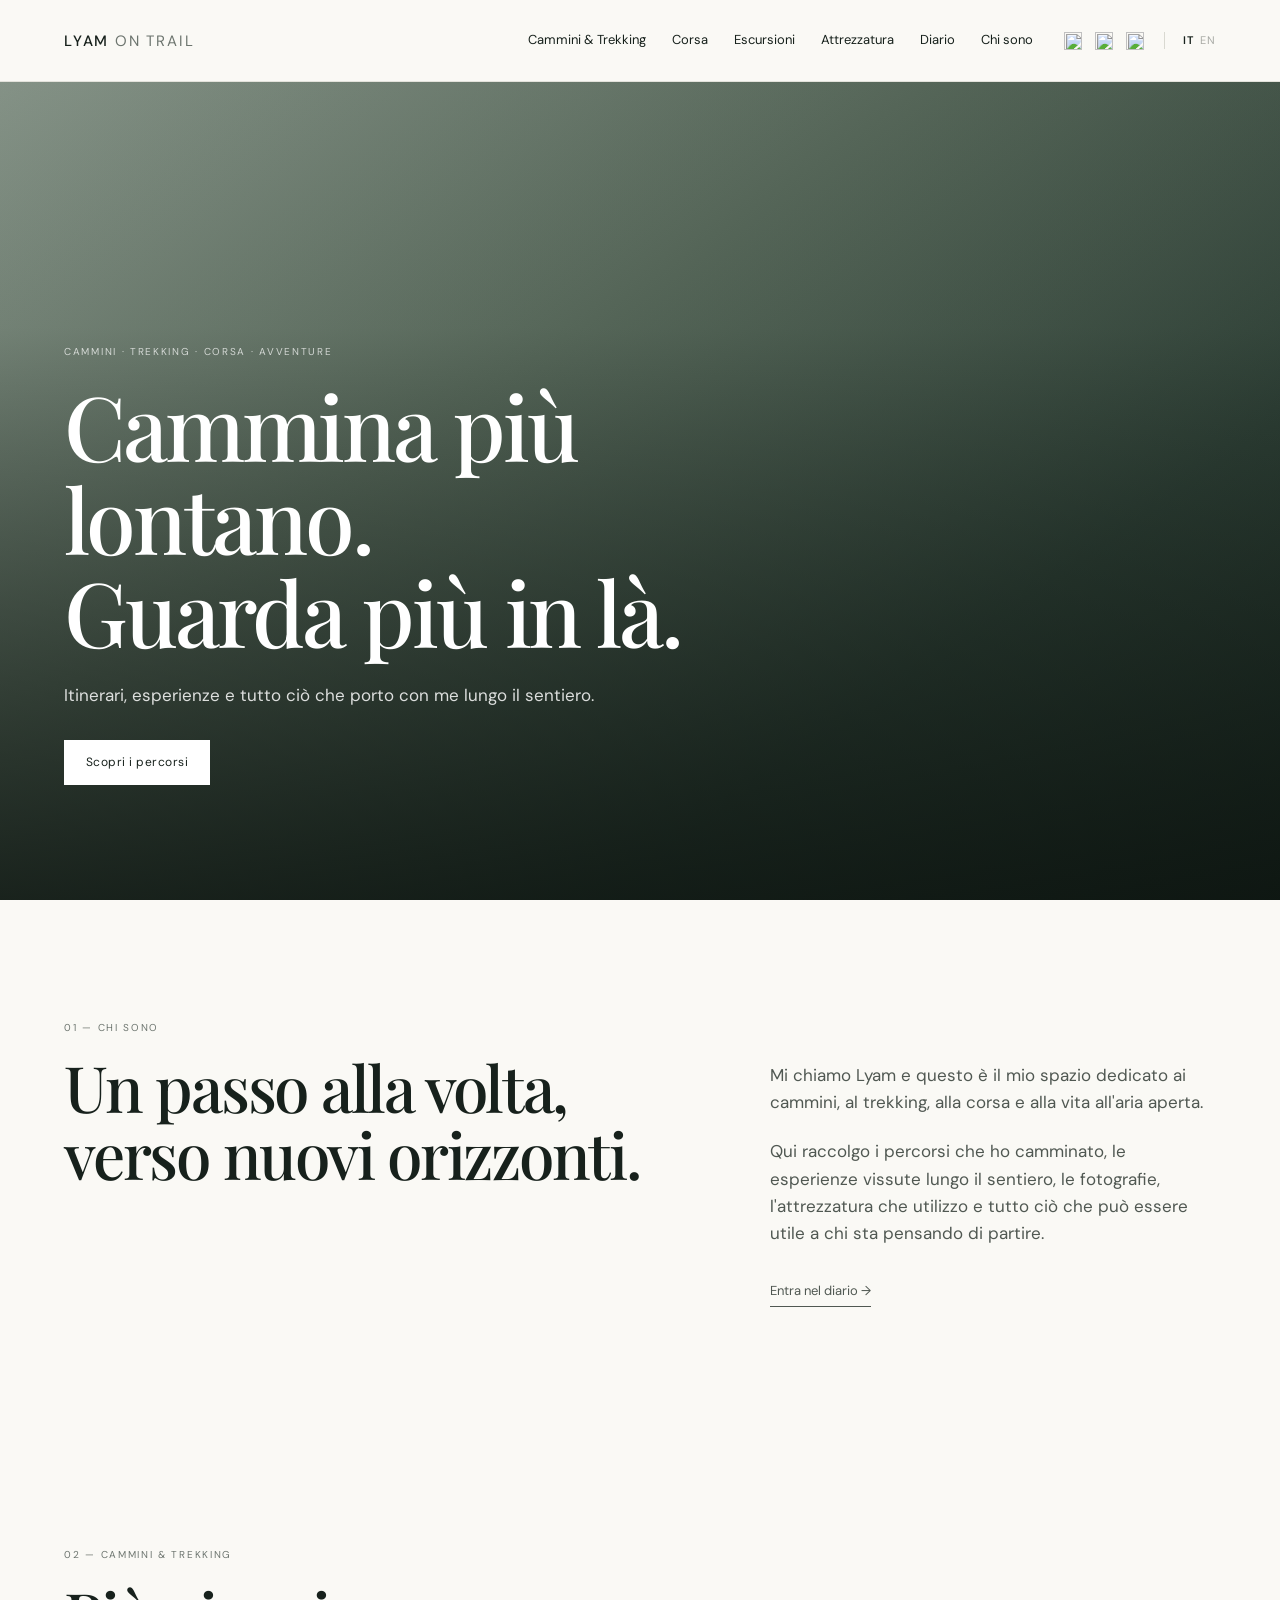
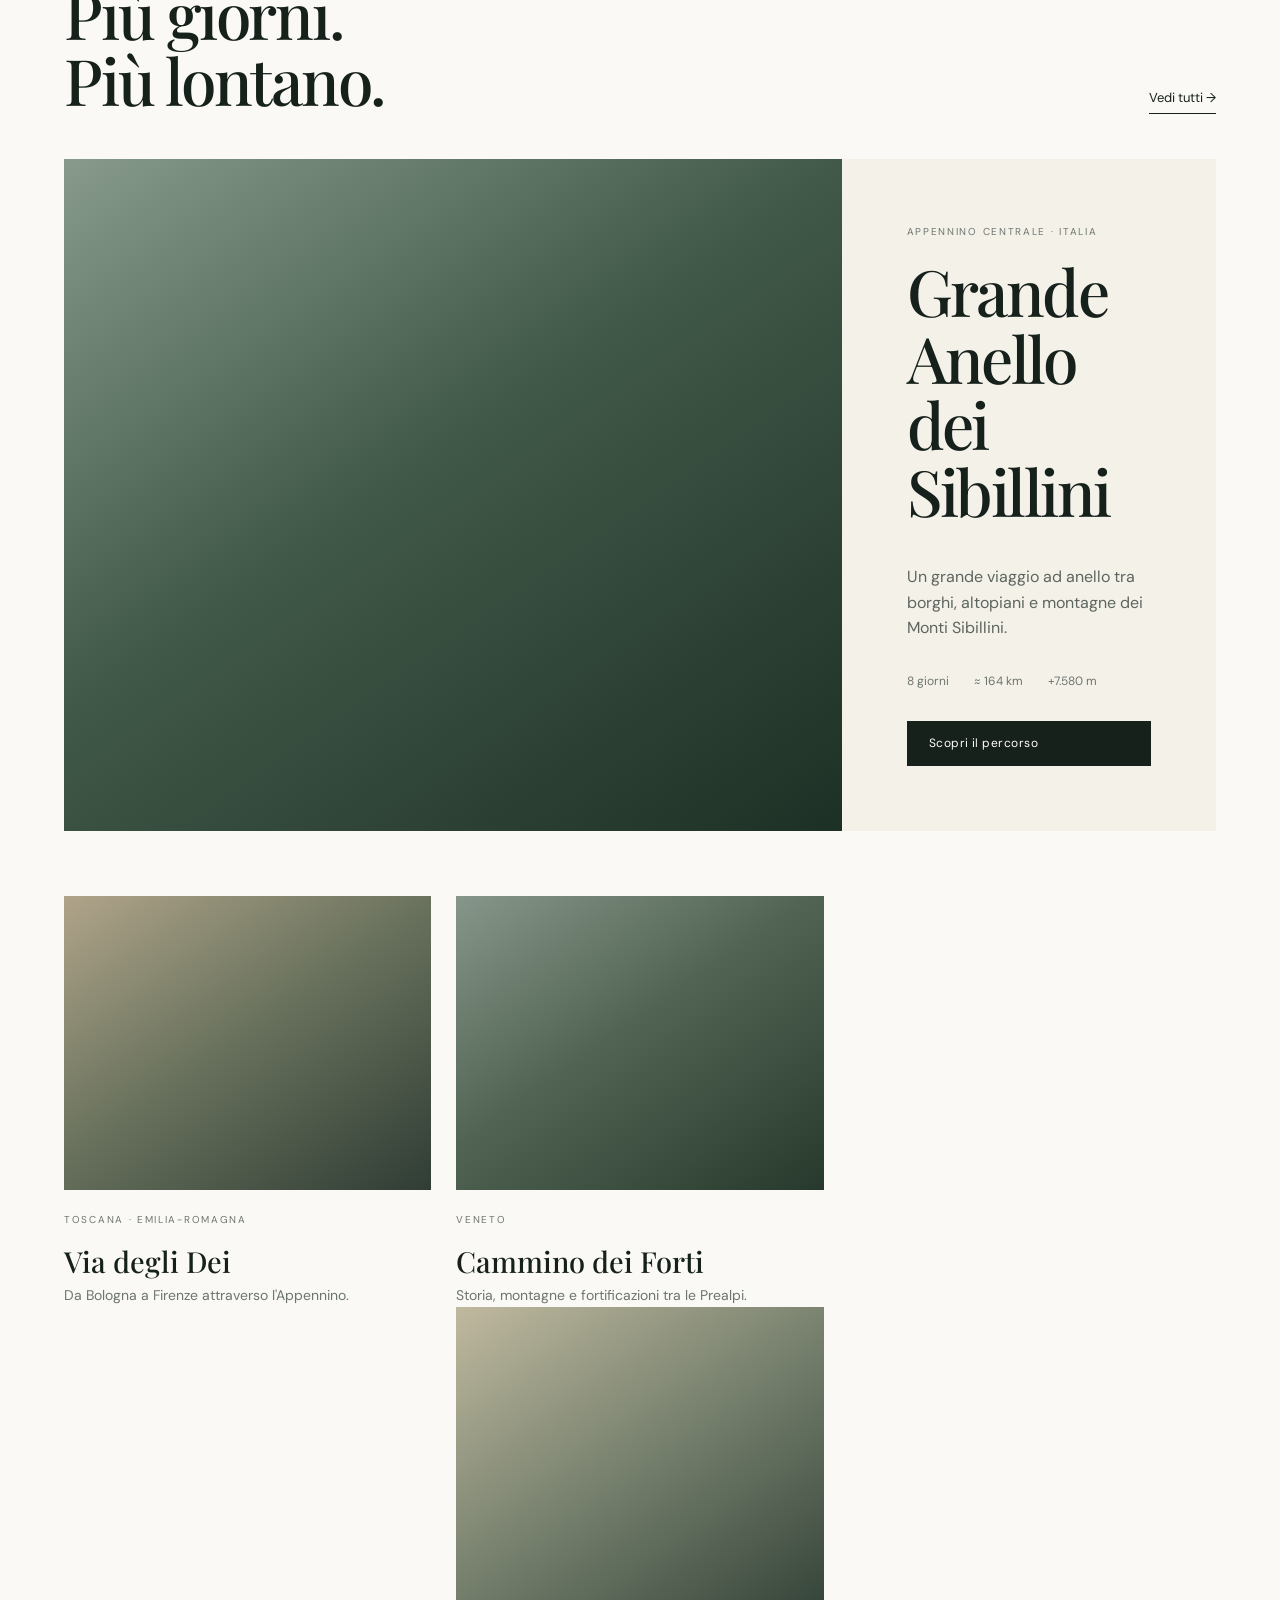
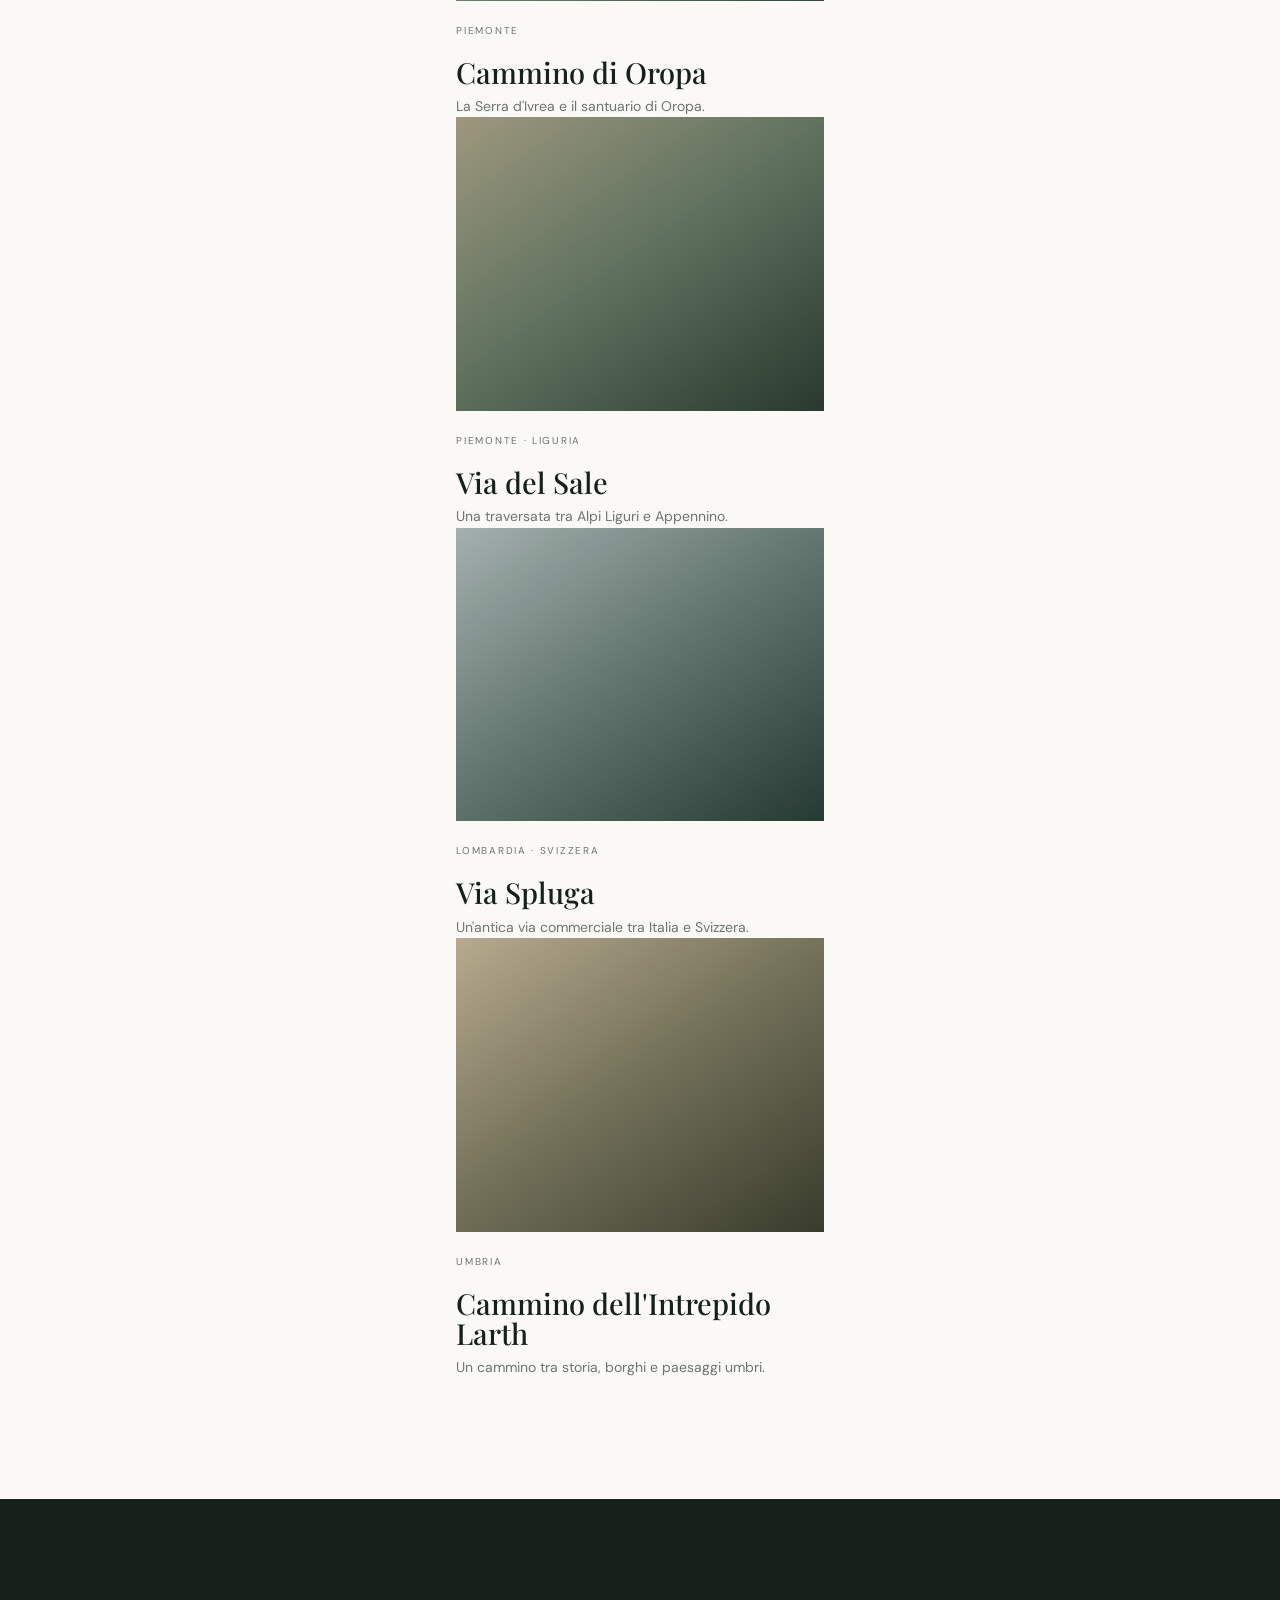
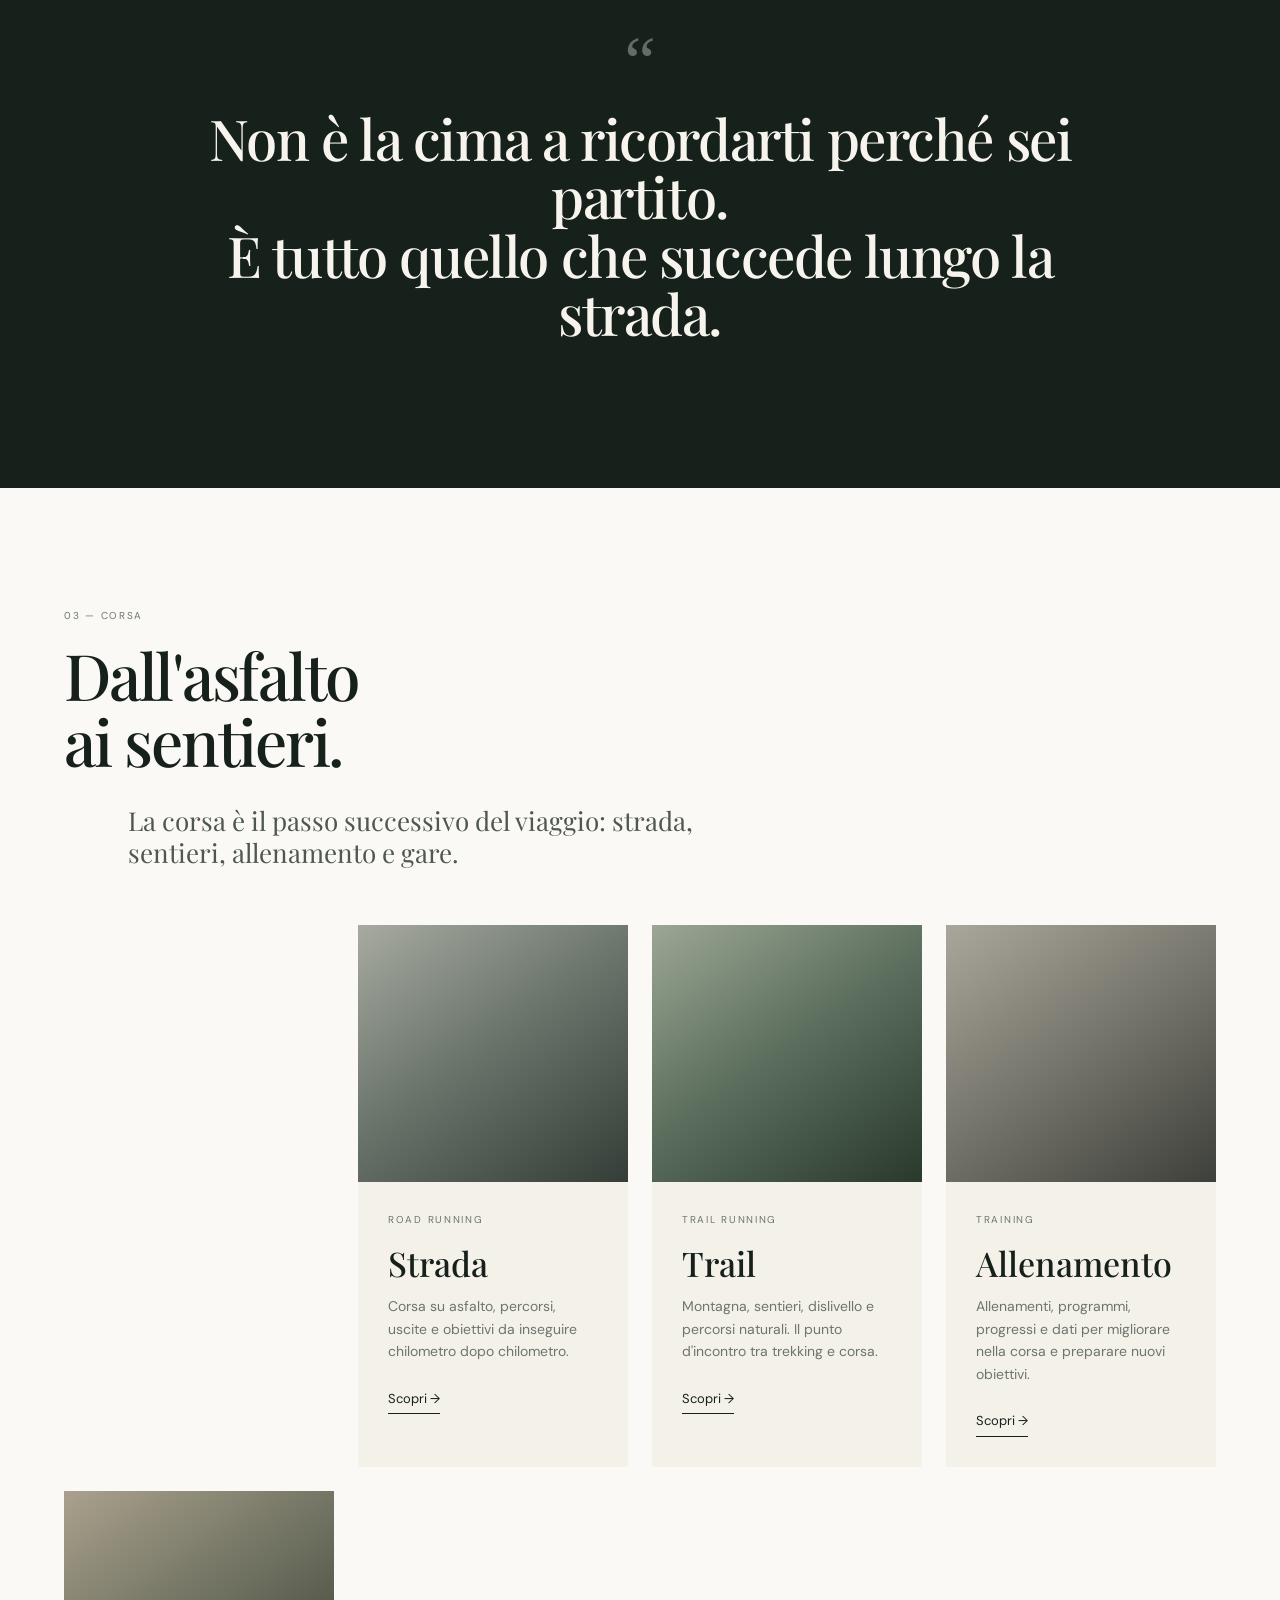
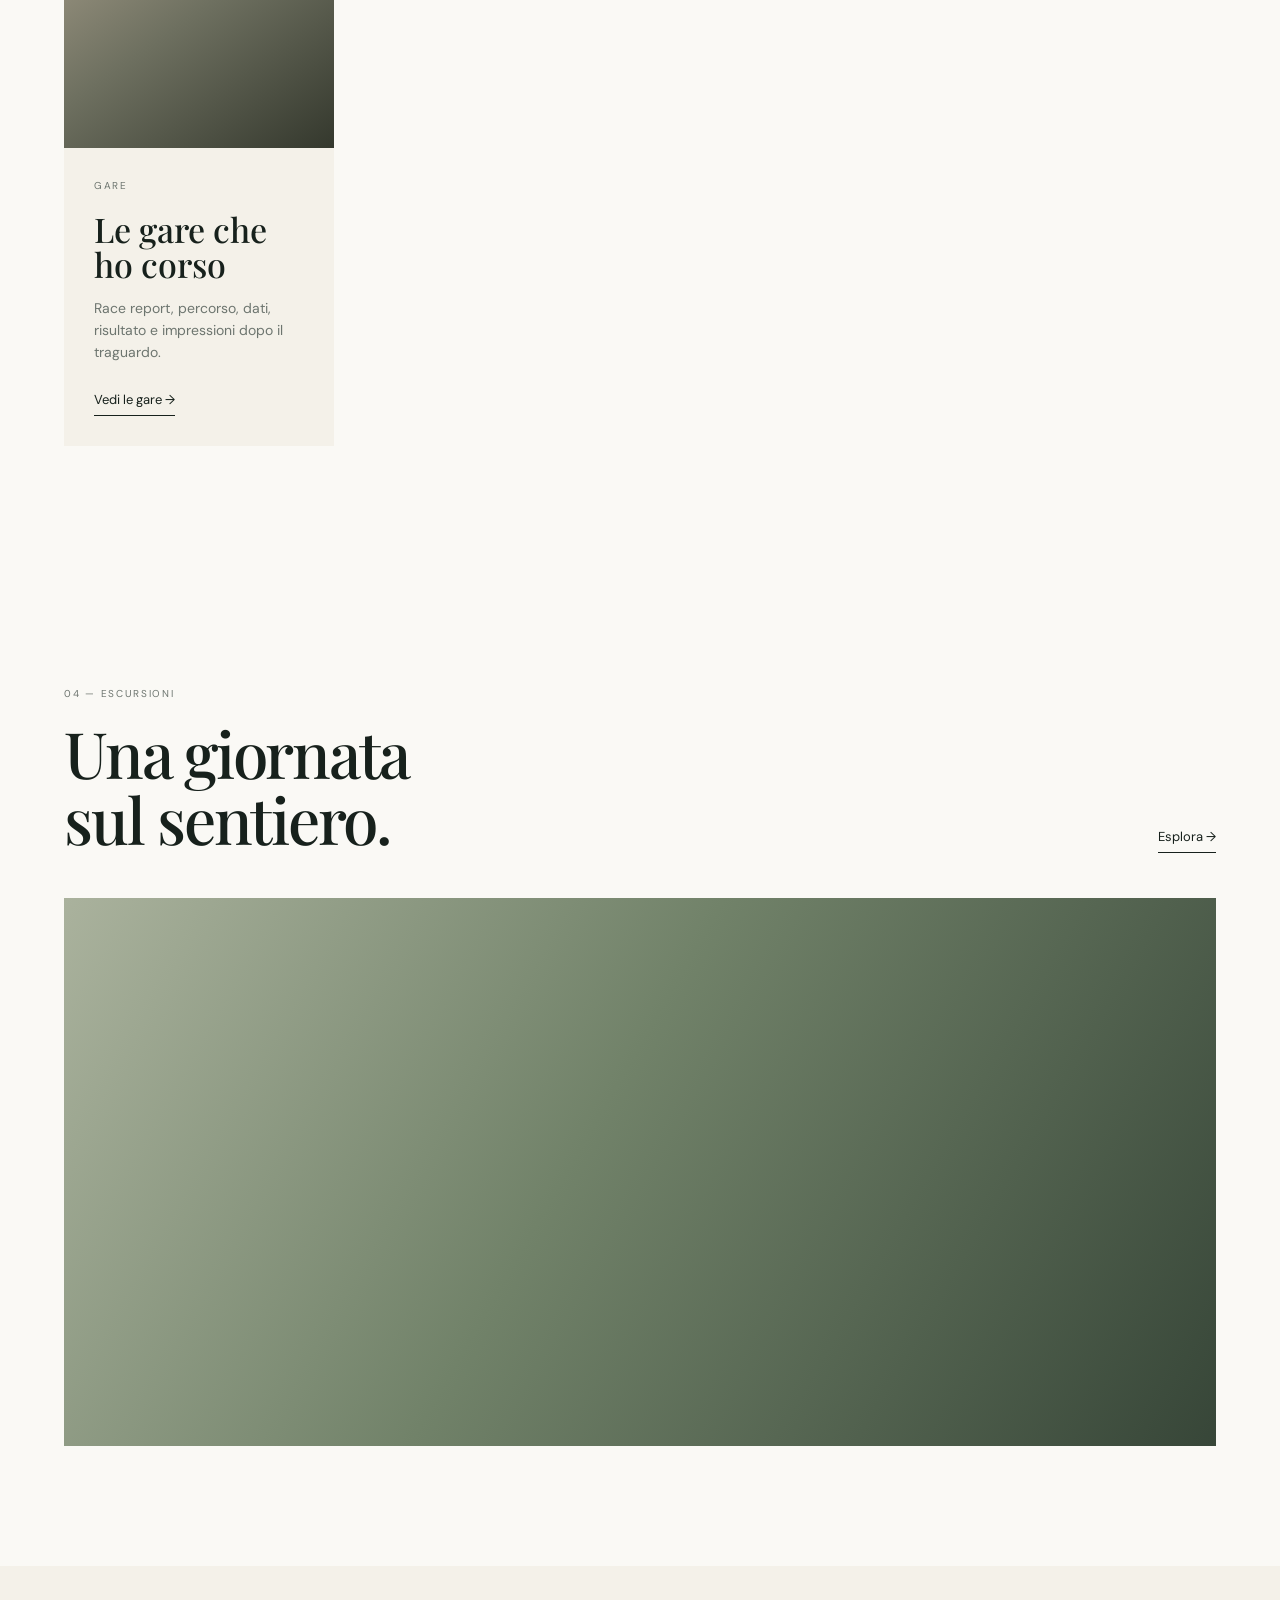
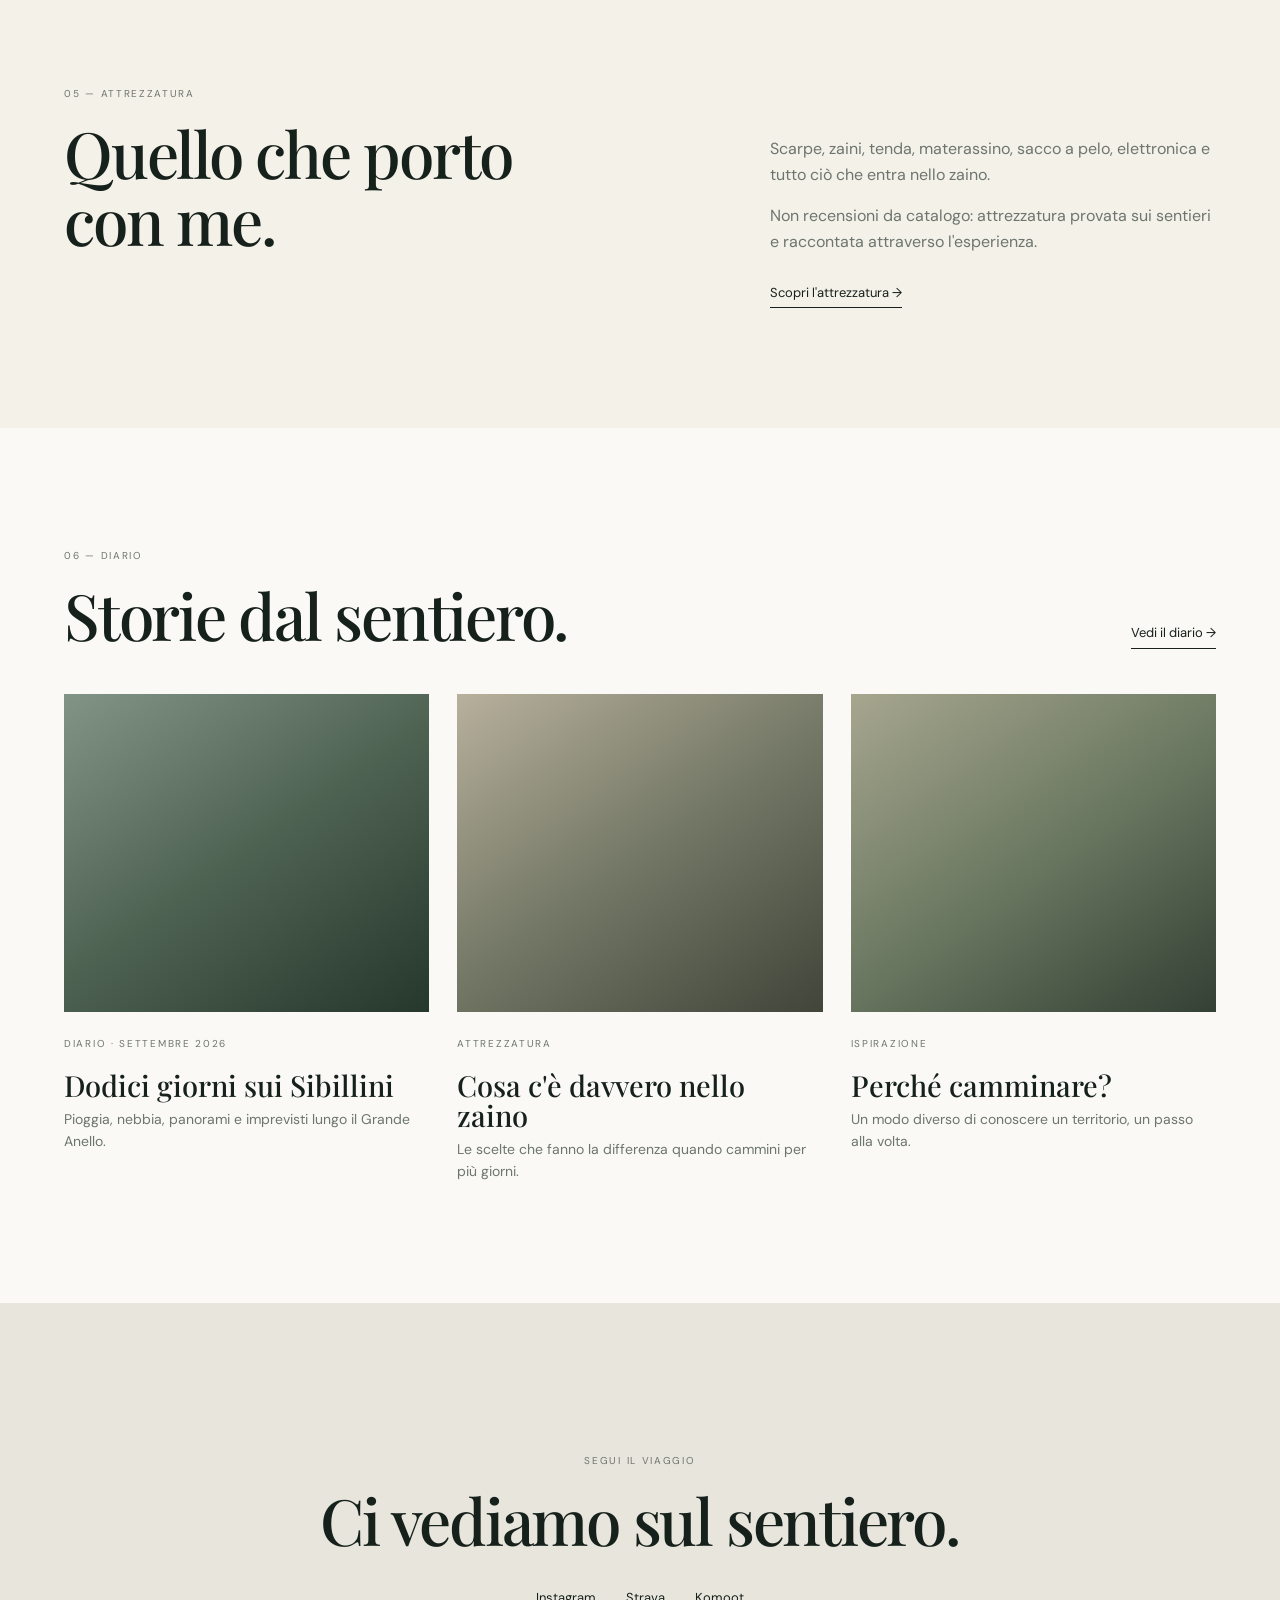
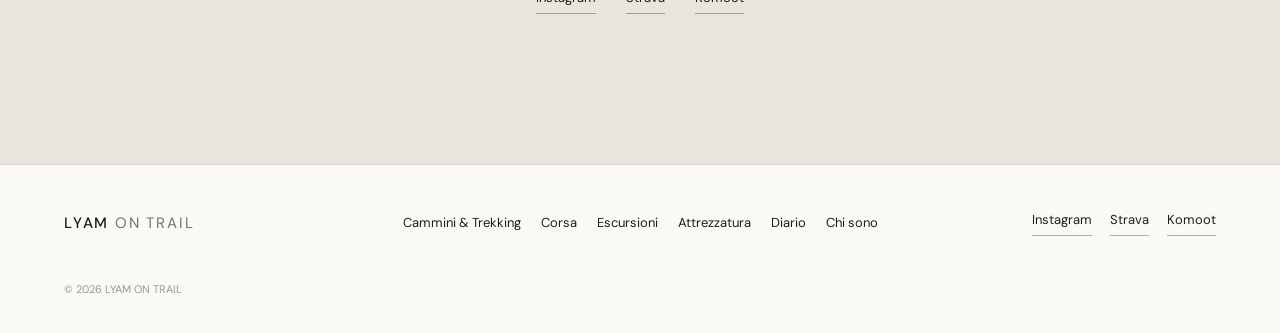
==== commit 9bc2579d: "Update links in index.html for cammini section" ====
--- a/index.html
+++ b/index.html
@@ -311,9 +311,6 @@
 
 </section>
 
-    <a href="cammini.html" class="section-link">
-  Scopri tutti i cammini →
-</a>
 
 <!-- CITAZIONE -->
 
@@ -698,7 +695,7 @@
 
 <div class="footer-links">
 
-<a href="#cammini">
+<a href="#cammini.html">
     Cammini & Trekking
 </a>
 
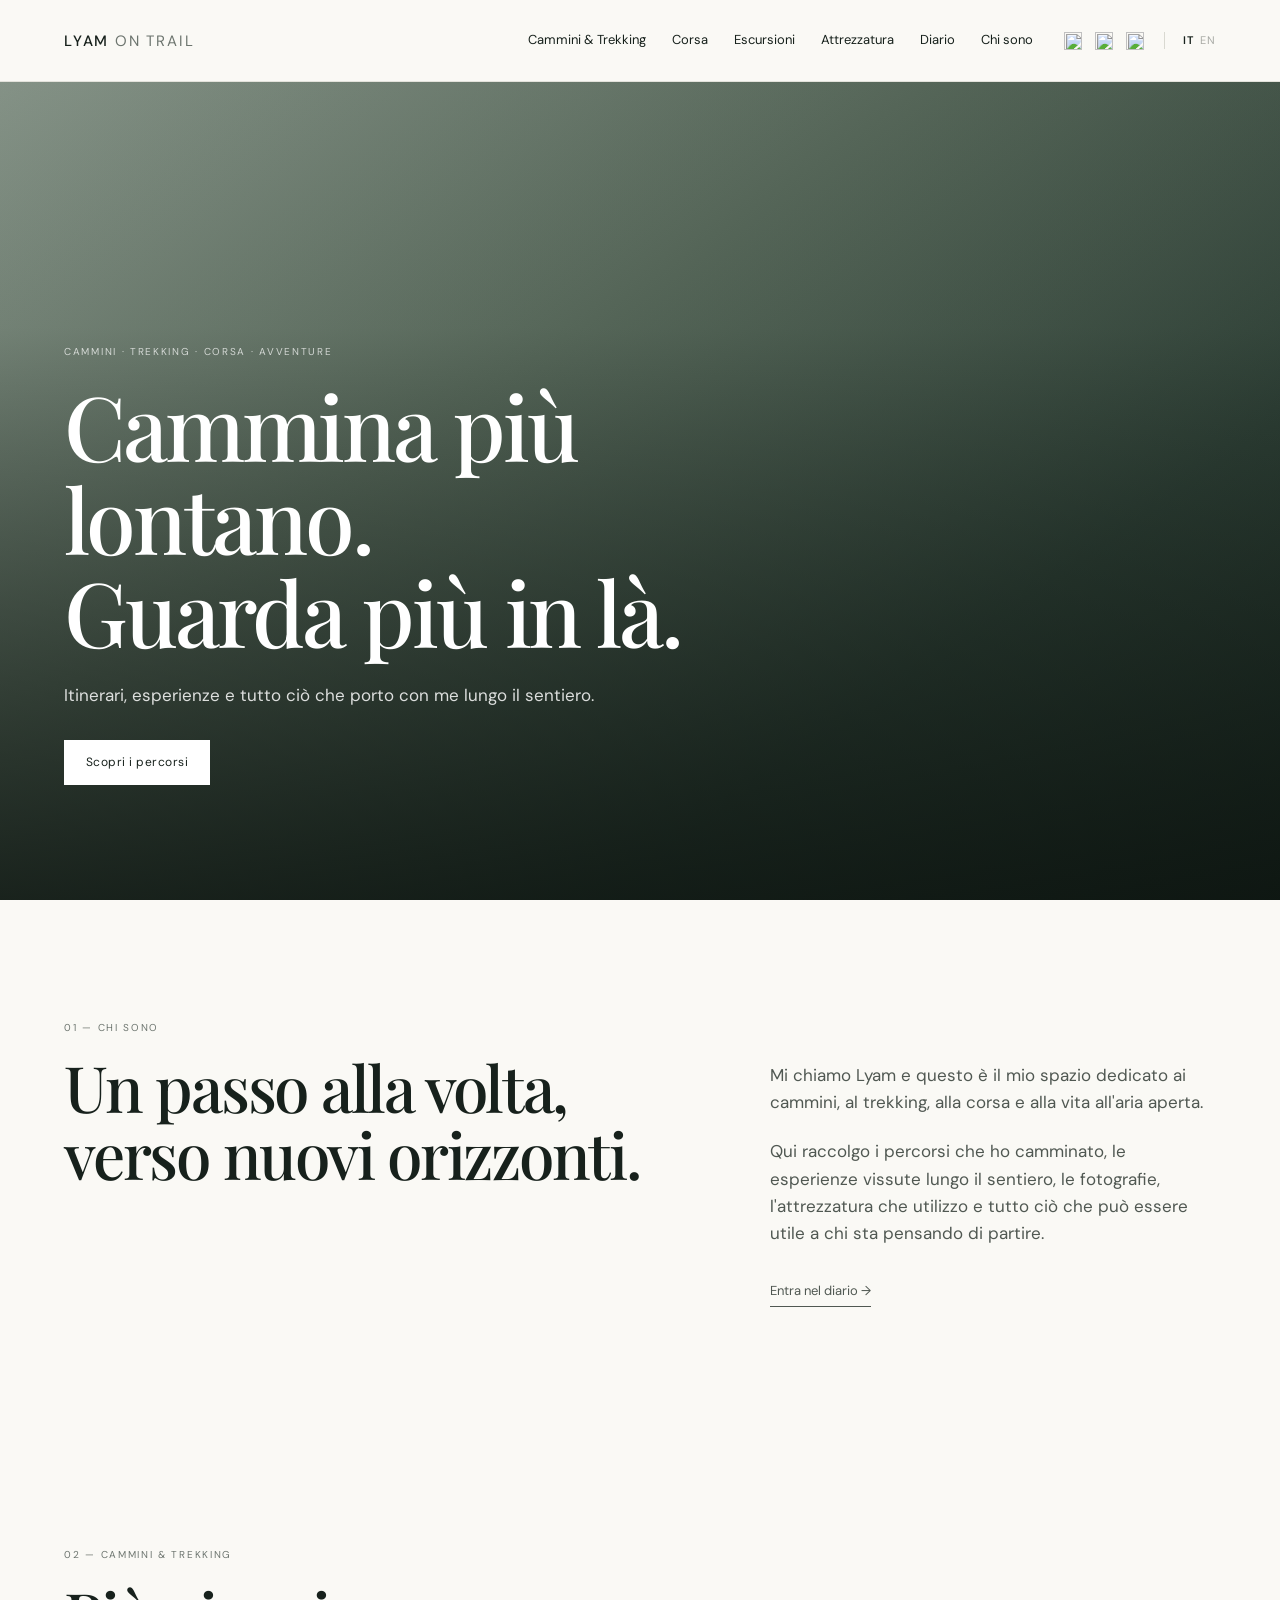
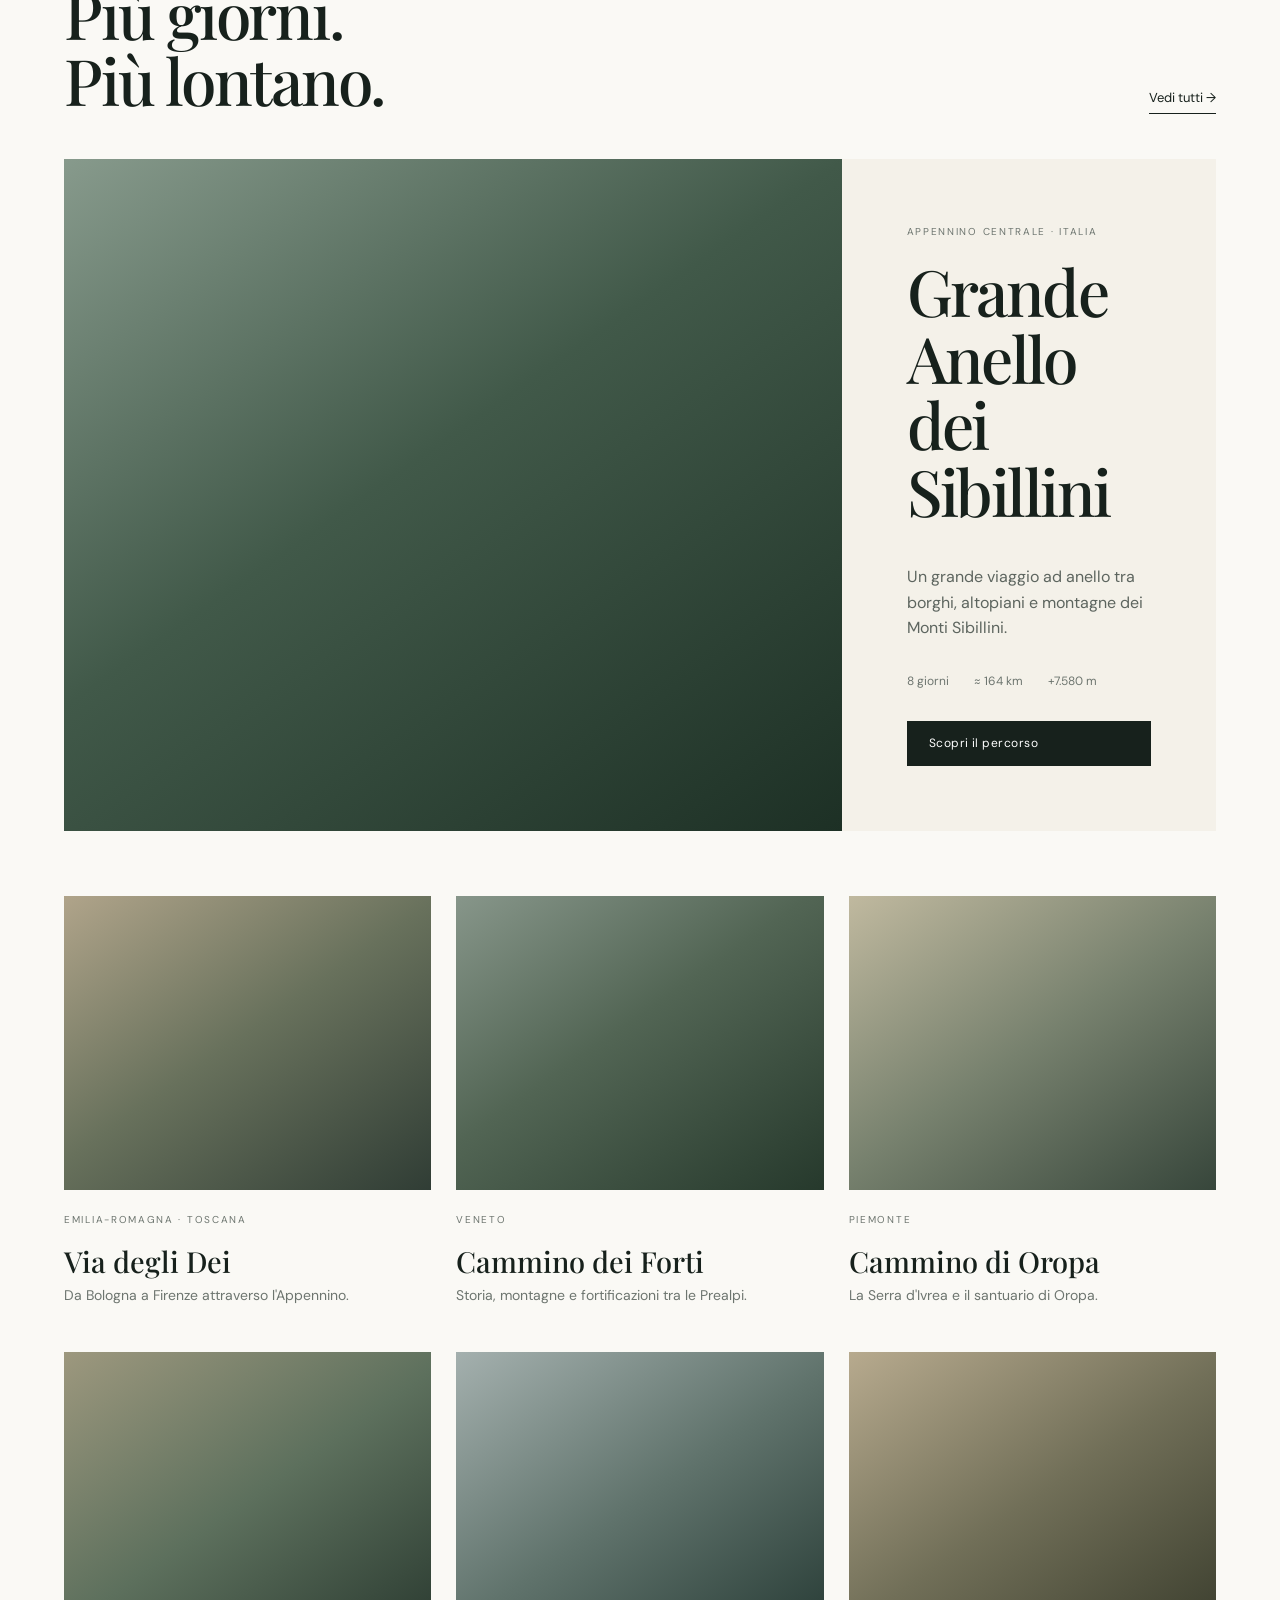
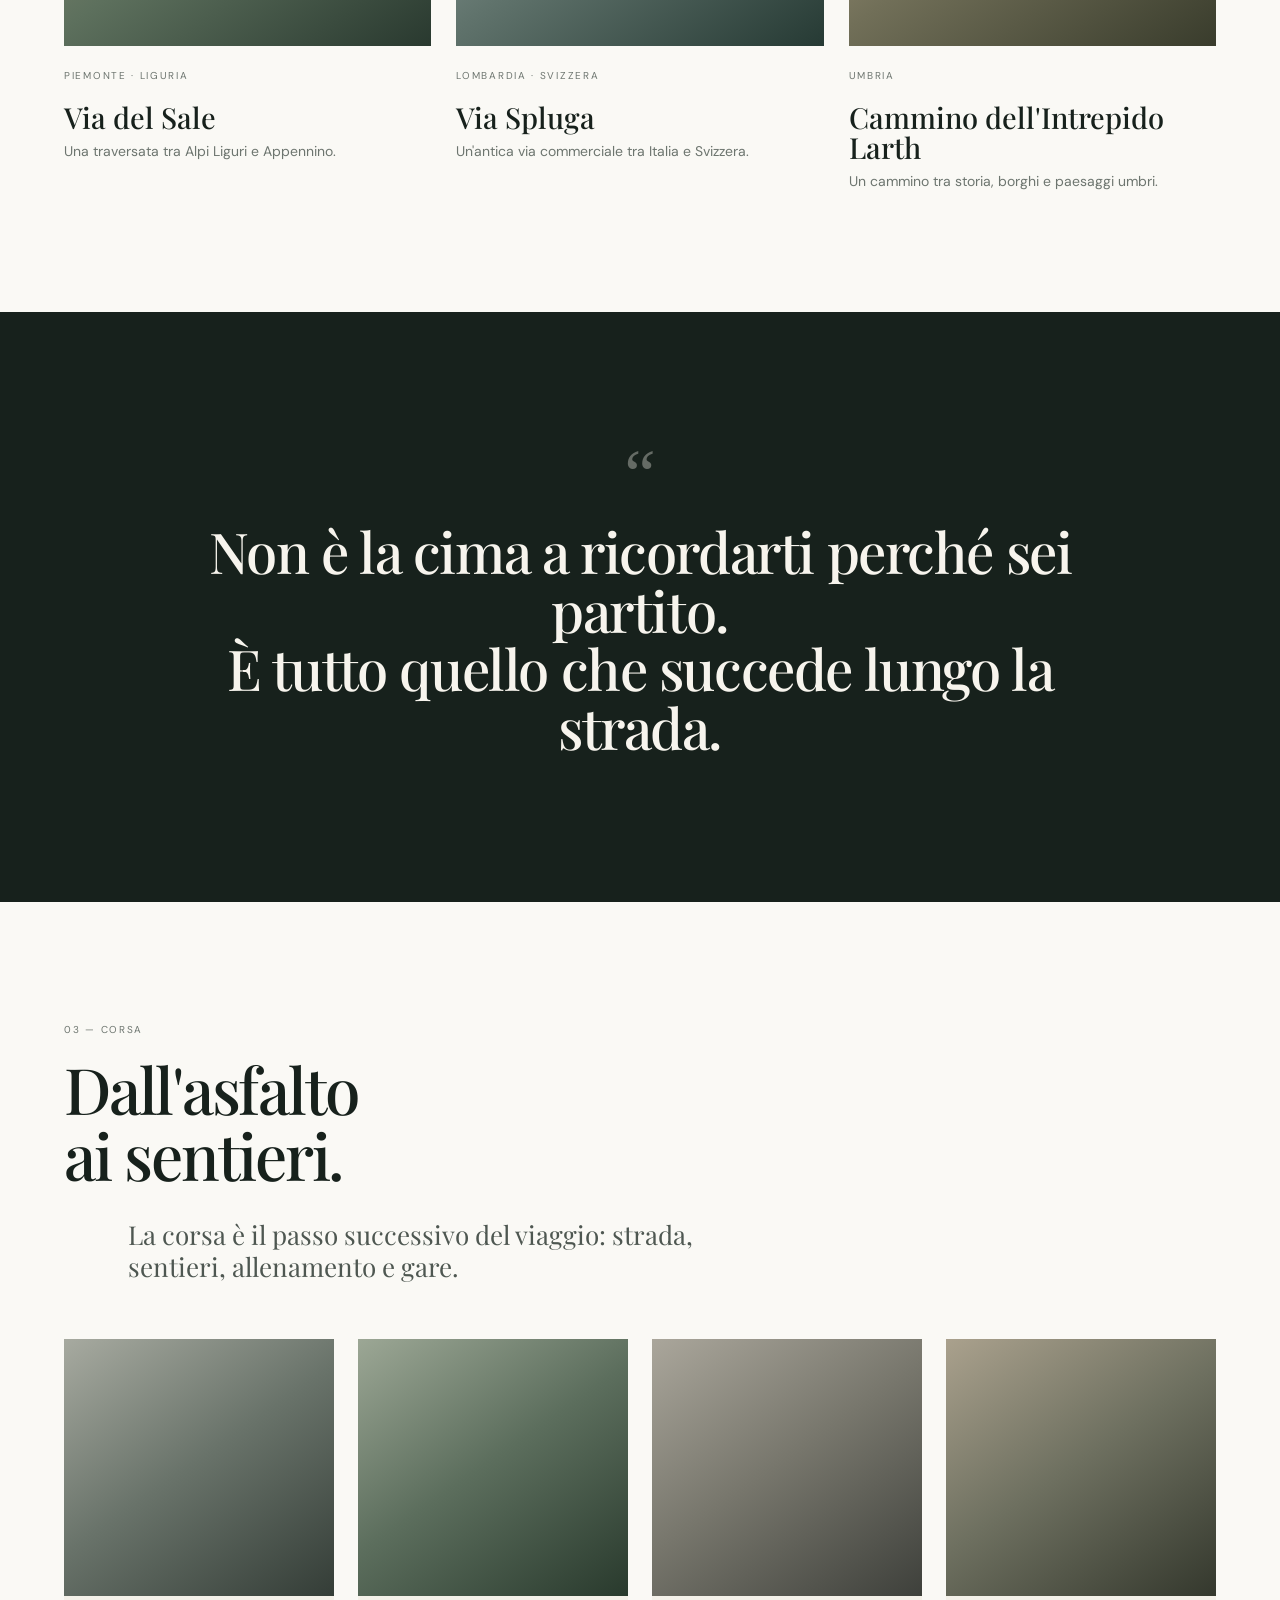
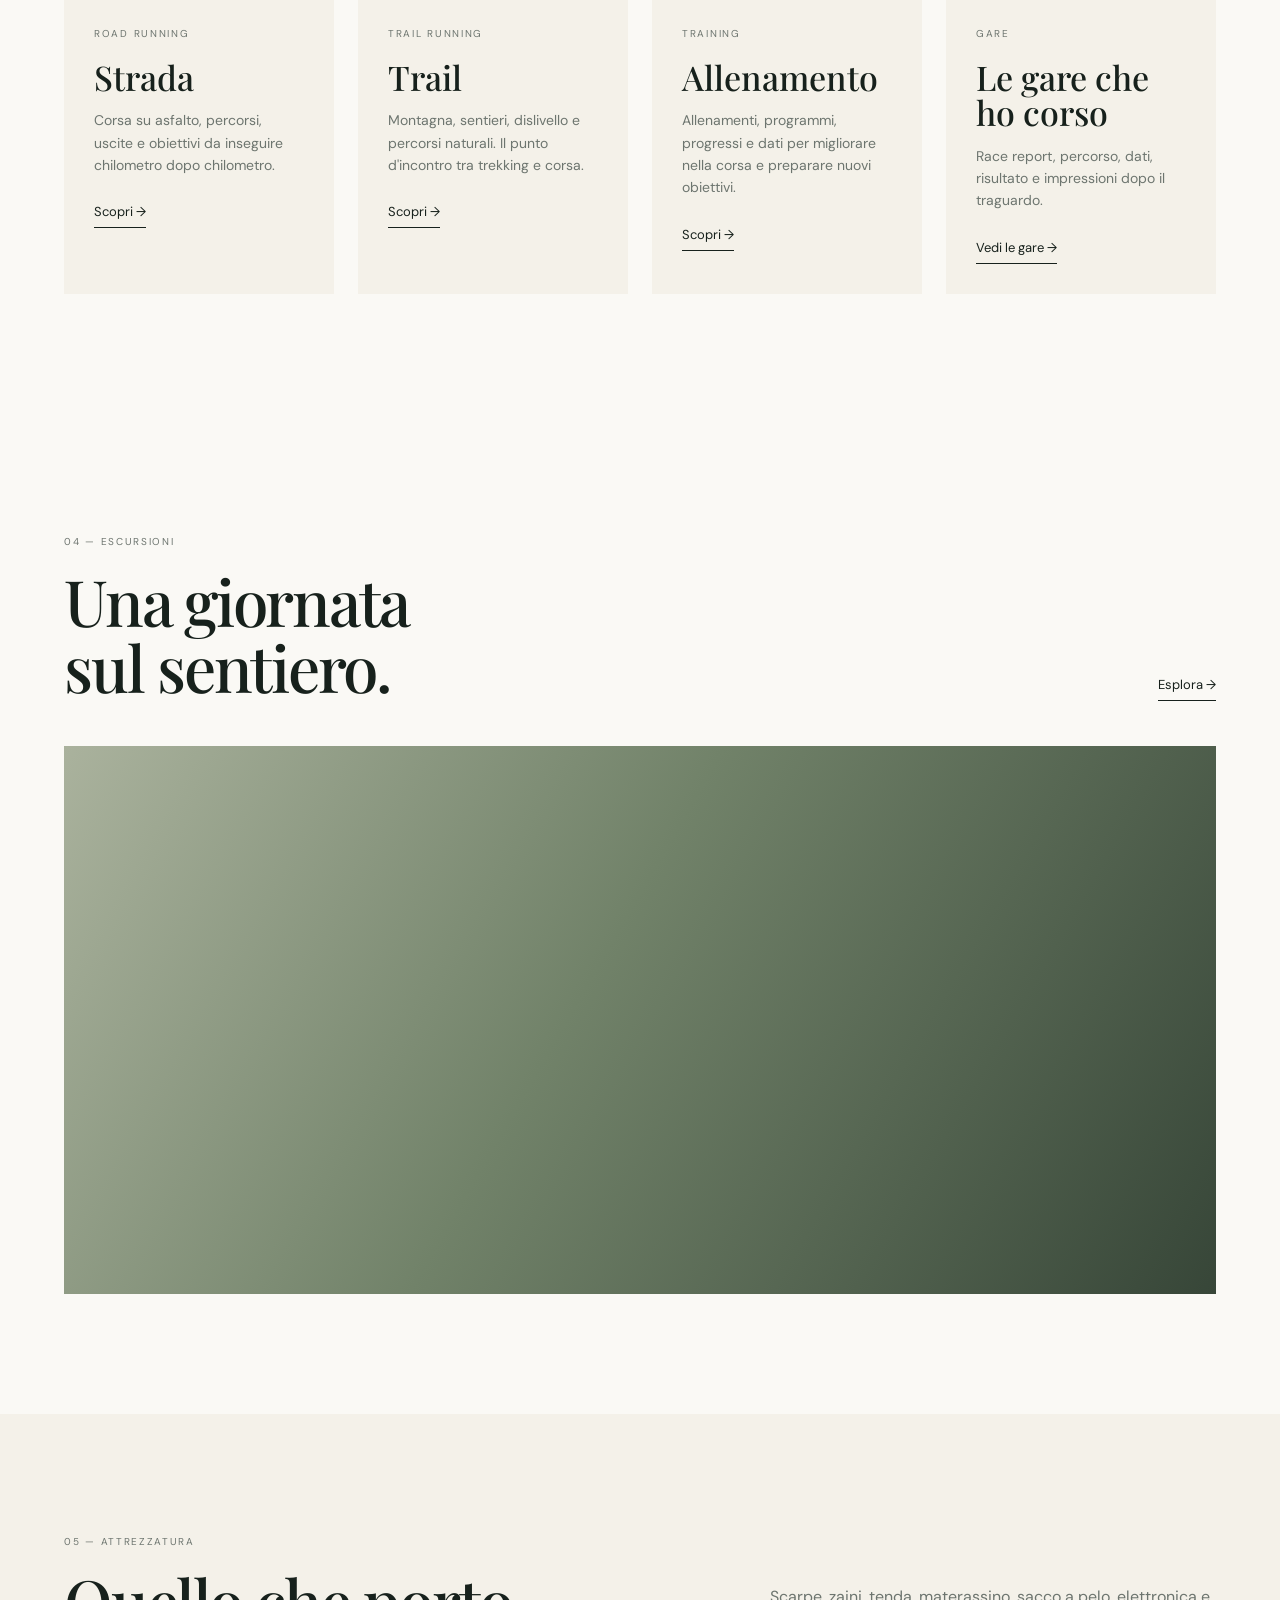
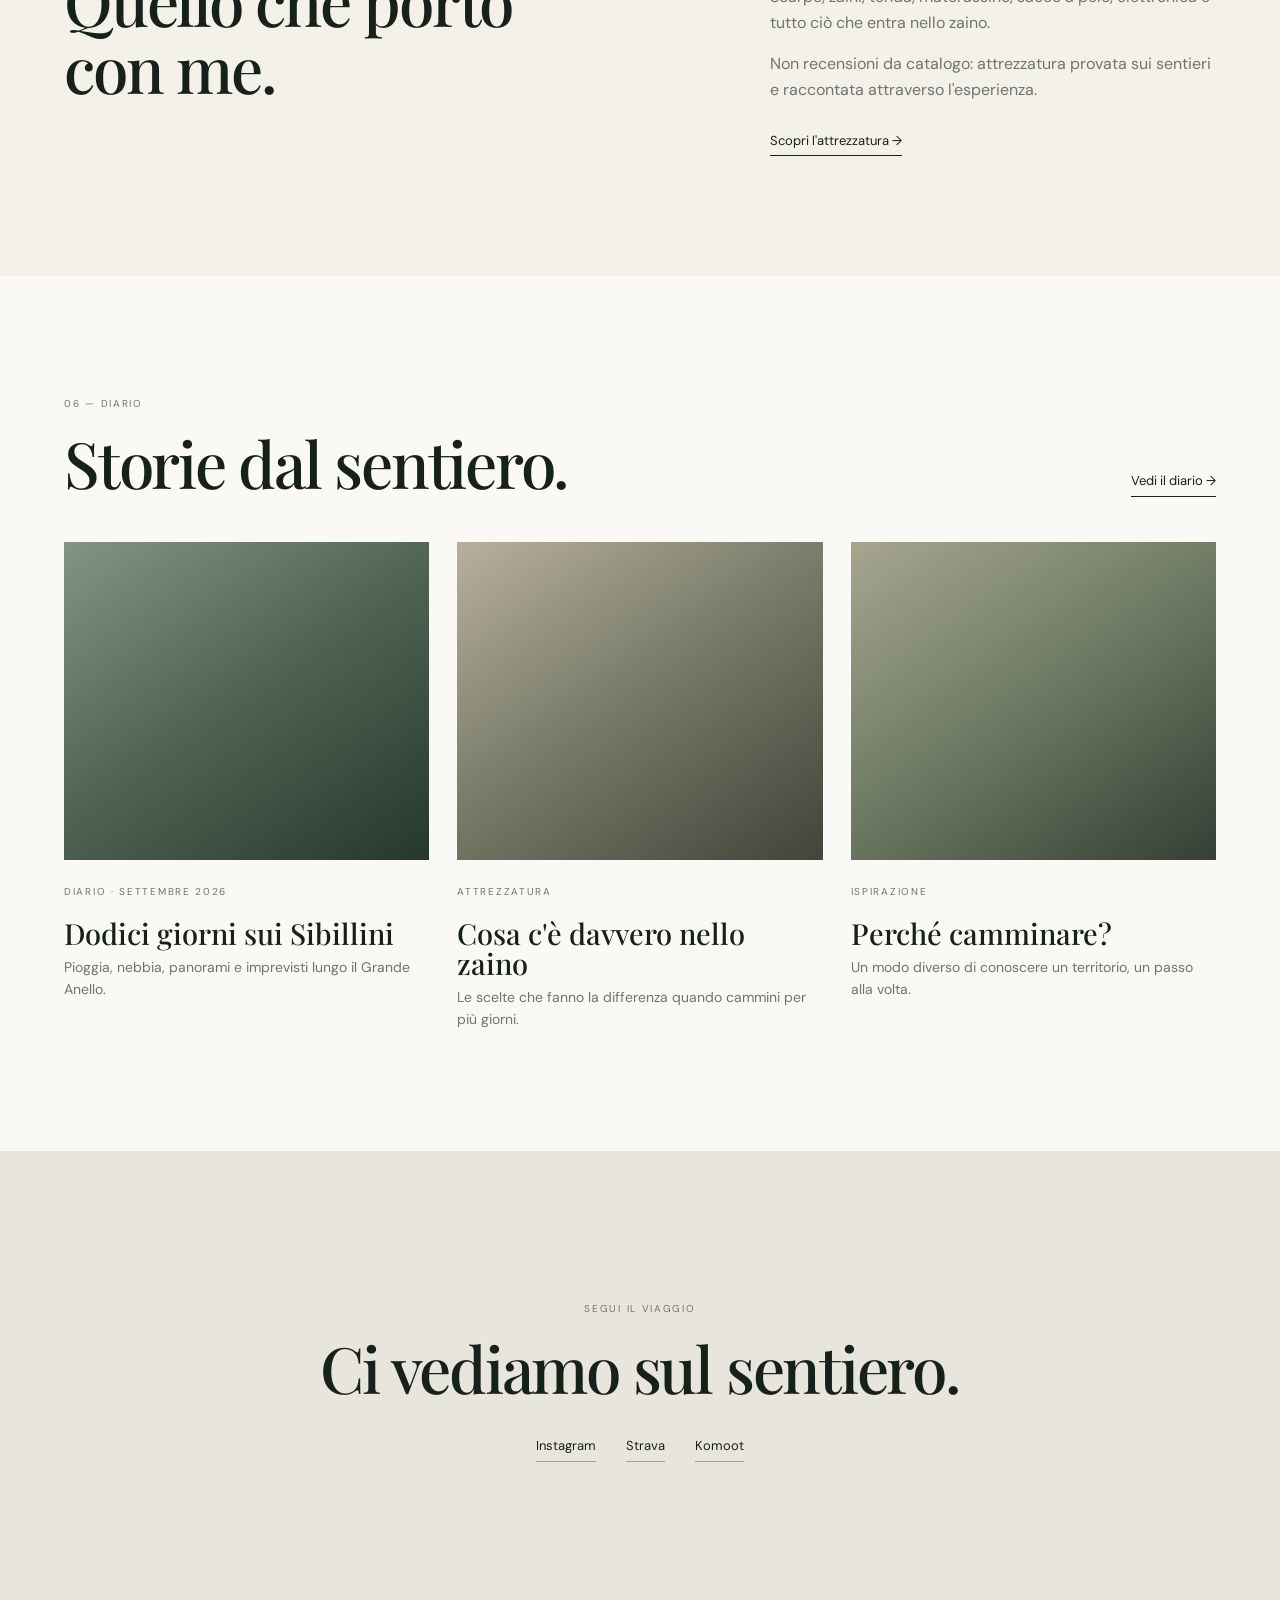
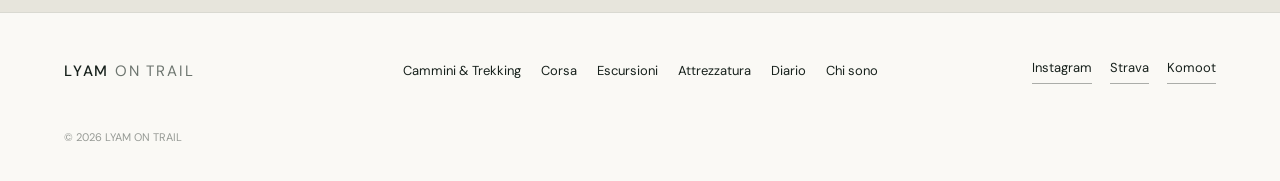
==== commit 2b860f10: "Update region order in index.html Rearranged the order of regions in the content." ====
--- a/index.html
+++ b/index.html
@@ -191,7 +191,7 @@
 </div>
 </article>
 
-
+<a class="text link" href="via-degli-dei.html">
 <div class="trail-grid">
 
 <article class="trail-card">
@@ -199,10 +199,9 @@
 <div class="card-photo photo-dei-dei"></div>
 
 <p class="eyebrow">
-    TOSCANA · EMILIA-ROMAGNA
-</p>
-<h3>
-<a class="text link" href="via-degli-dei.html">
+    EMILIA-ROMAGNA · TOSCANA
+</p>
+<h3>
     
     Via degli Dei
 </h3>
@@ -216,7 +215,9 @@
 <article class="trail-card">
 
 <div class="card-photo photo-forti"></div>
-
+    
+</a>
+    
 <p class="eyebrow">
     VENETO
 </p>
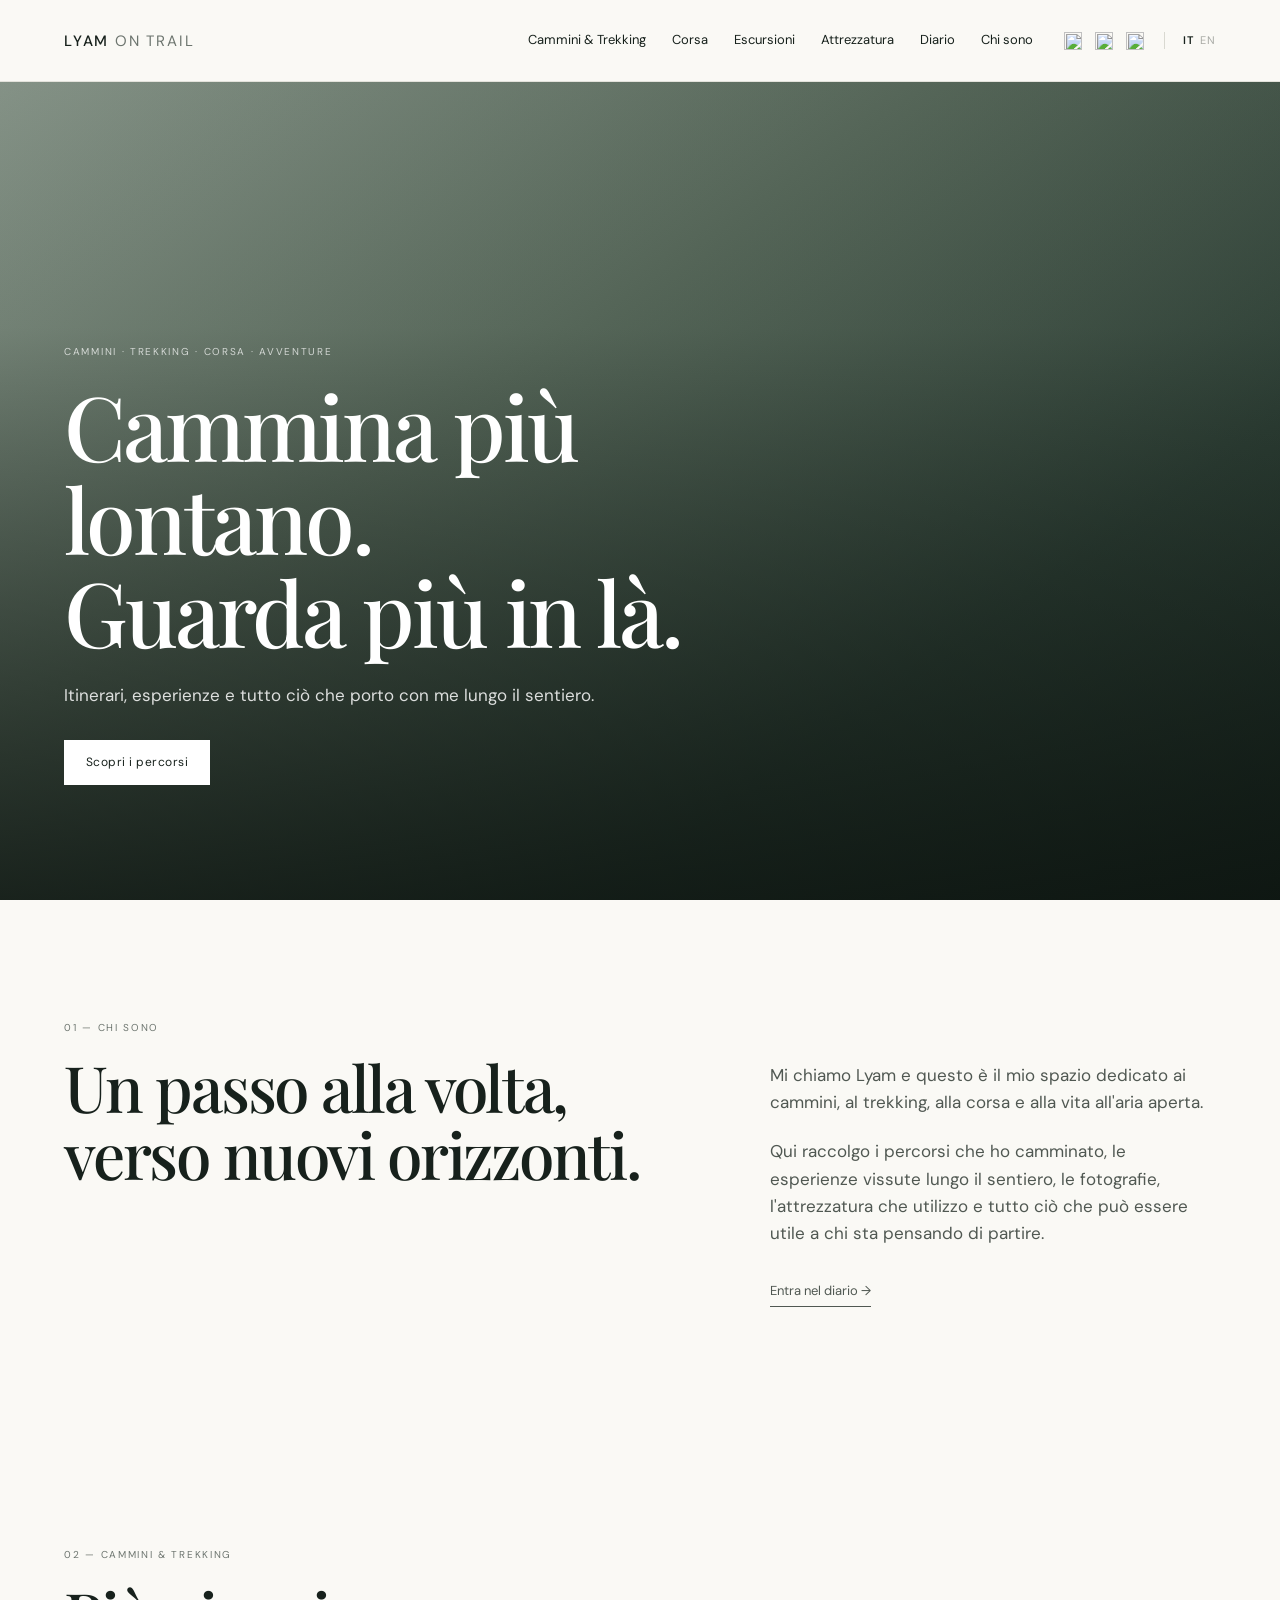
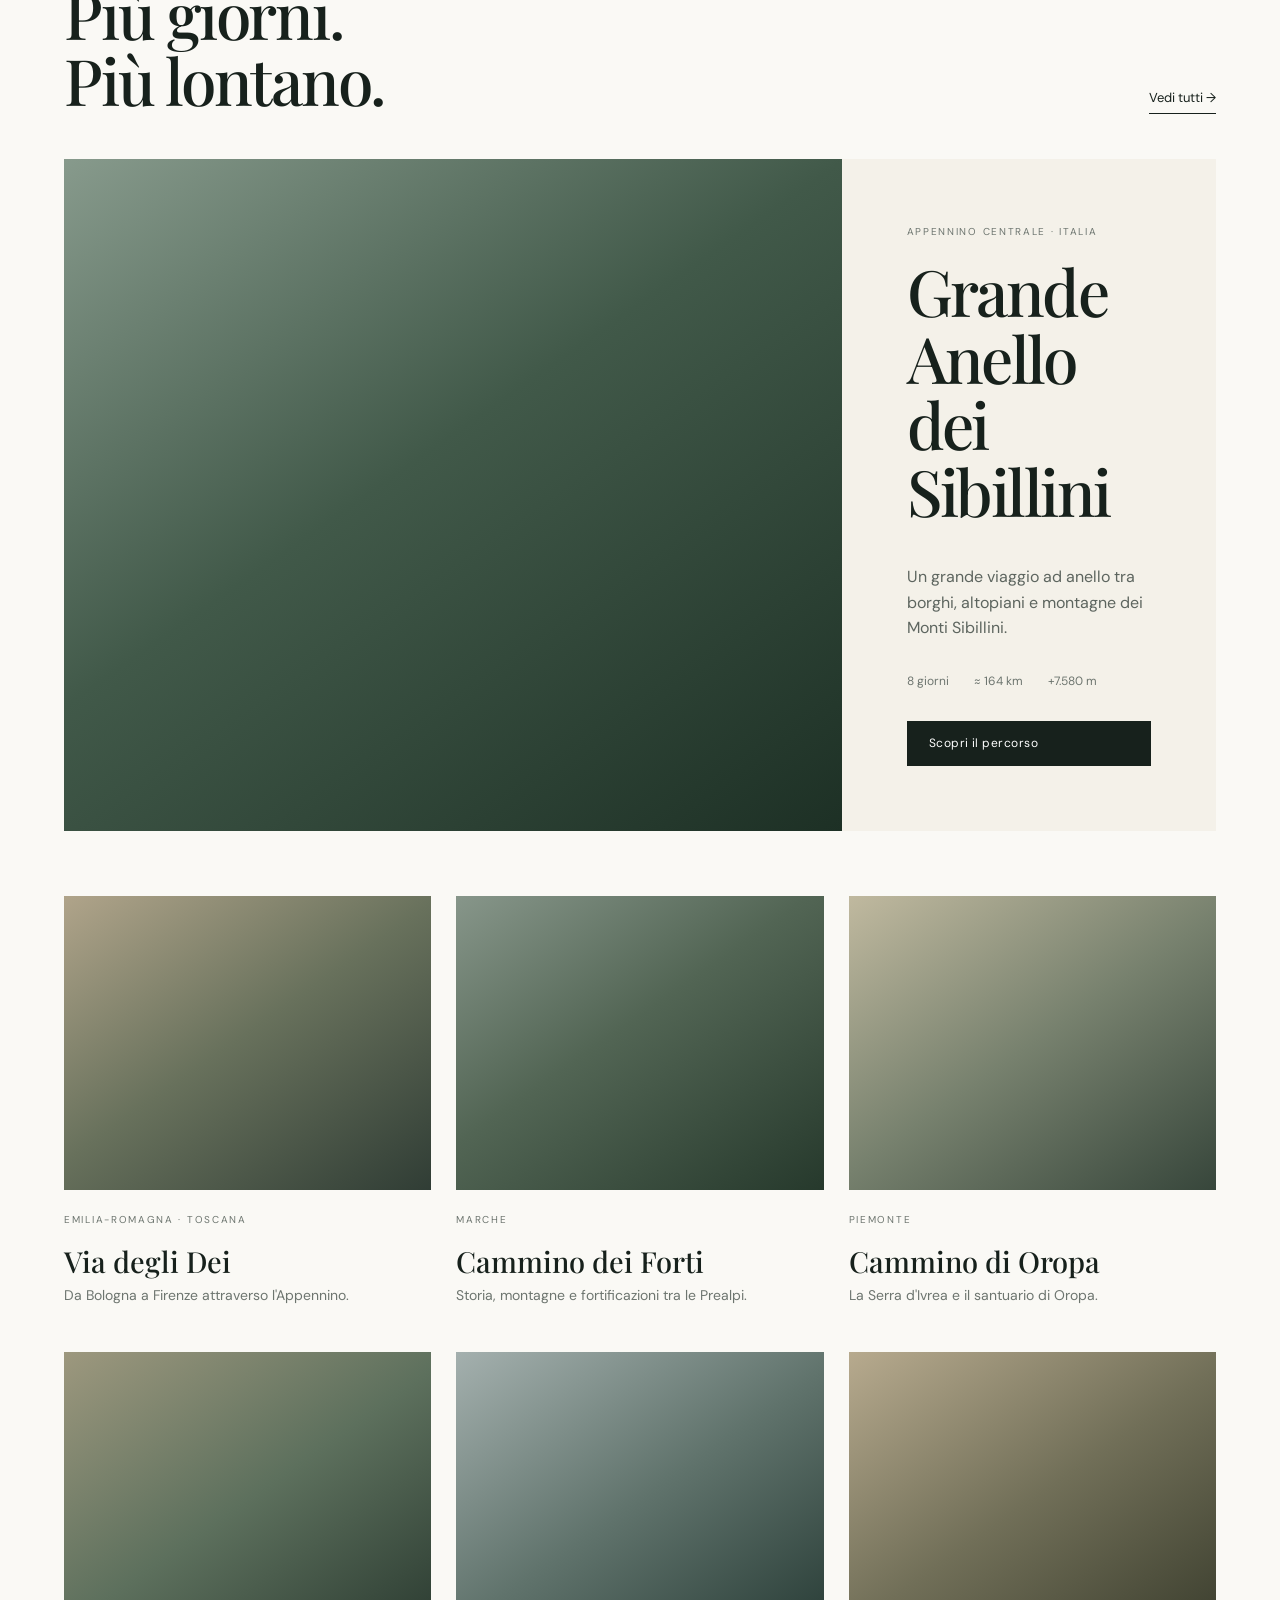
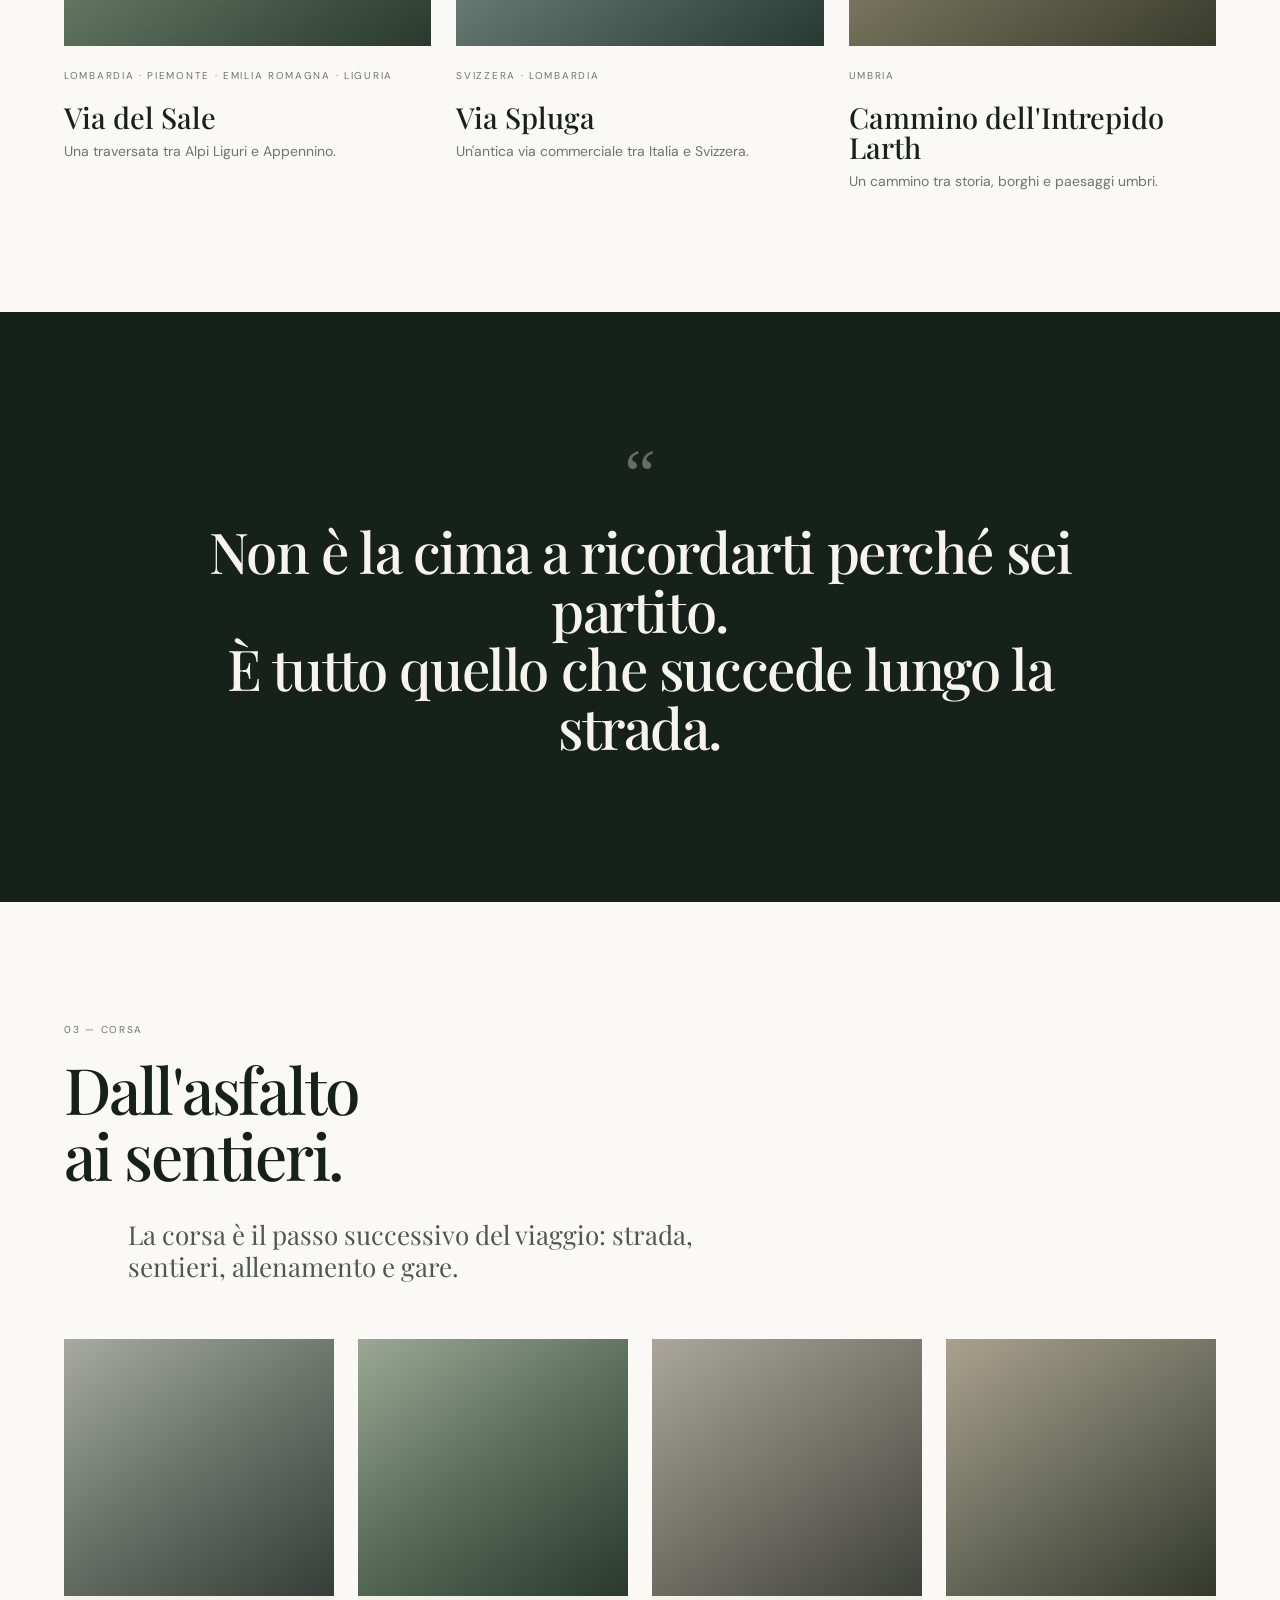
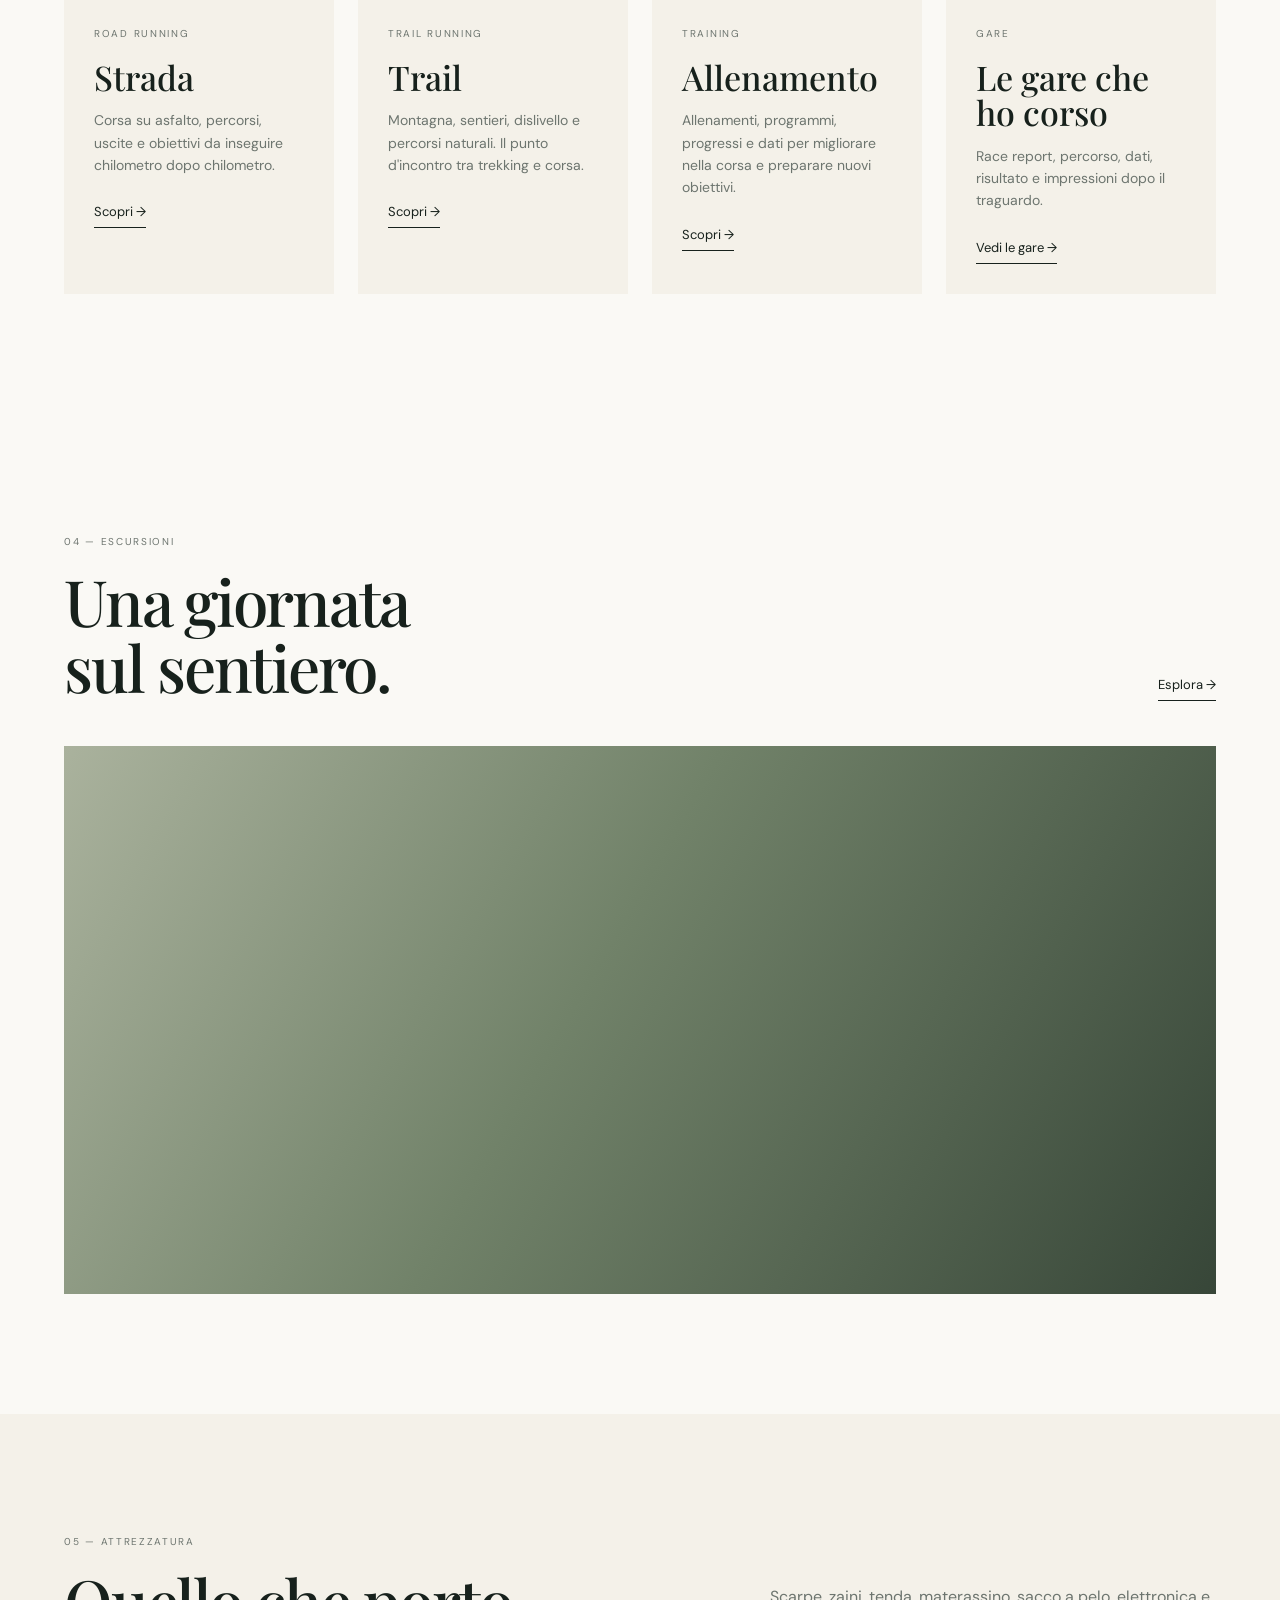
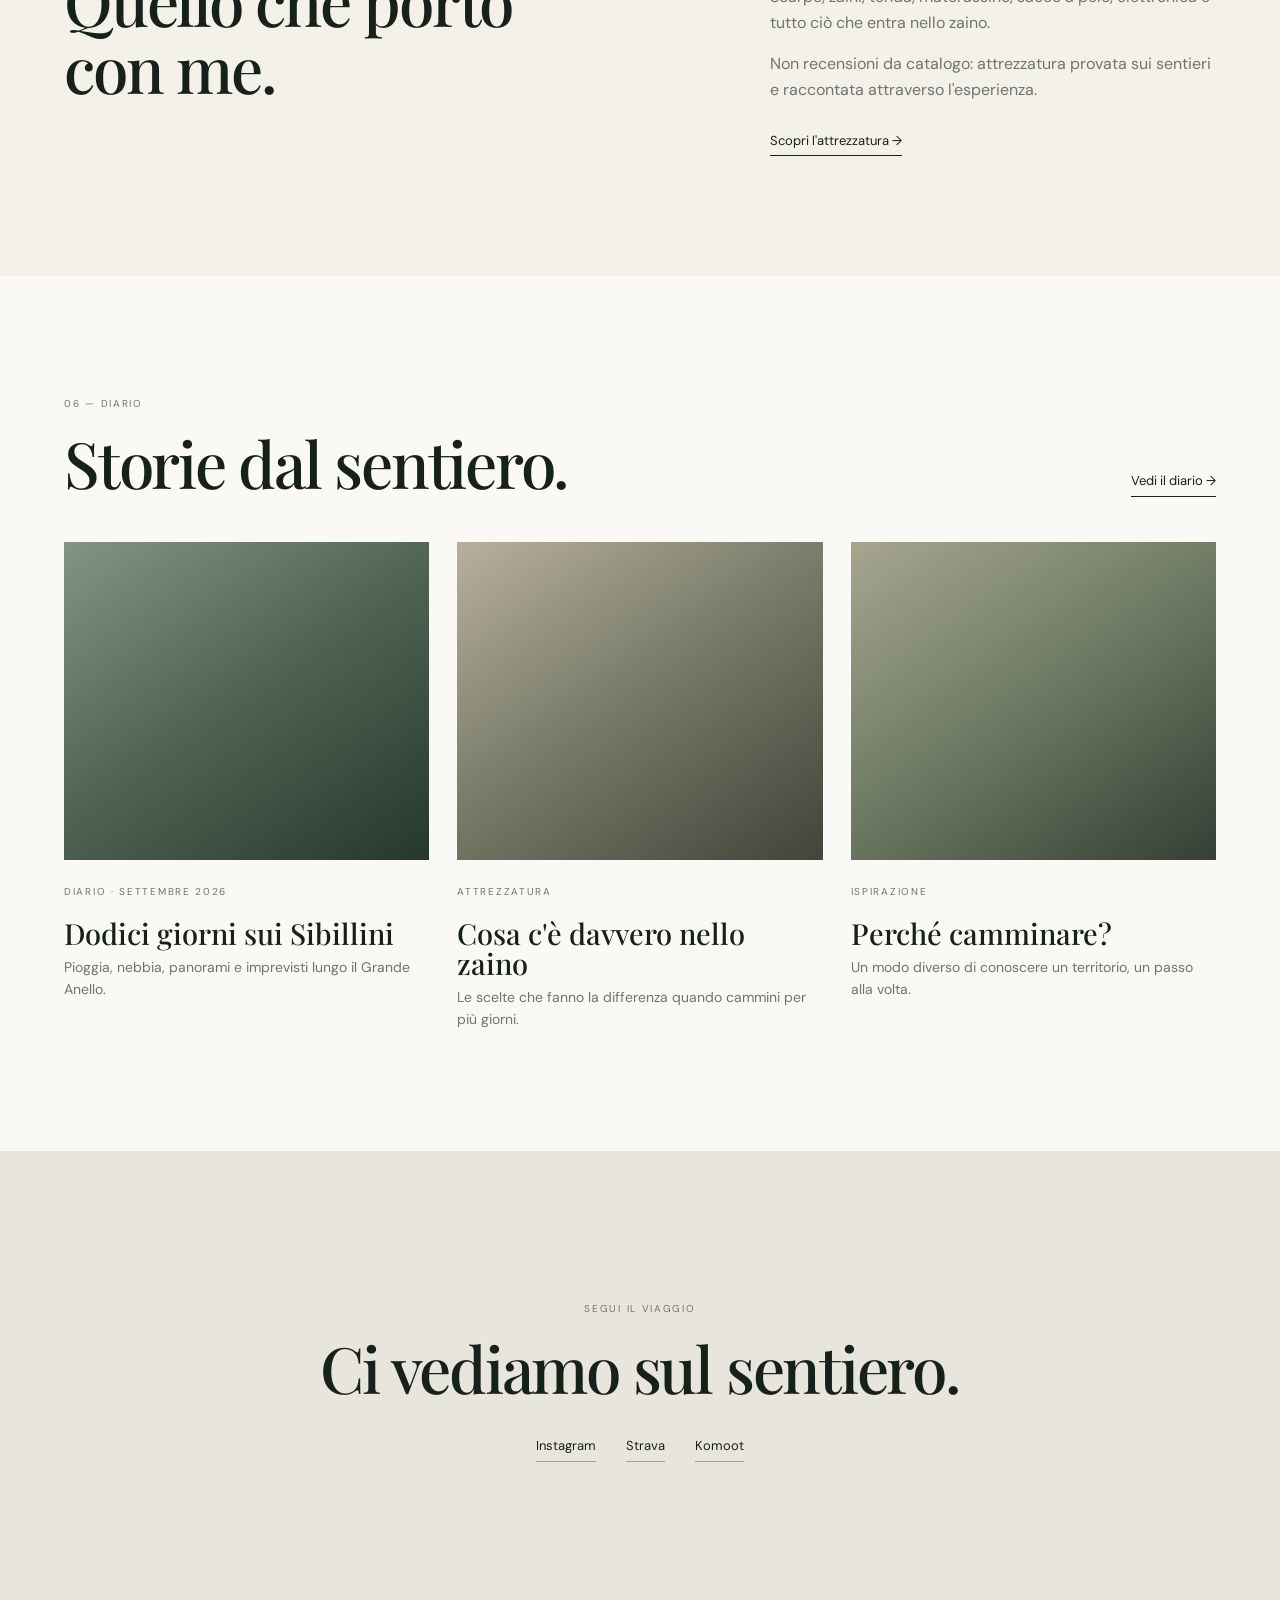
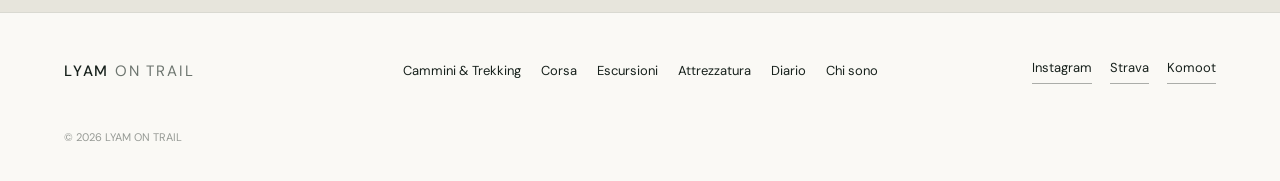
==== commit cde18d1d: "Update trail regions and add links in index.html" ====
--- a/index.html
+++ b/index.html
@@ -191,107 +191,111 @@
 </div>
 </article>
 
+
+<div class="trail-grid">
+
+<article class="trail-card">
 <a class="text link" href="via-degli-dei.html">
-<div class="trail-grid">
+<div class="card-photo photo-dei-dei"></div>
+
+<p class="eyebrow">
+    EMILIA-ROMAGNA · TOSCANA
+</p>
+<h3>
+    
+    Via degli Dei
+</h3>
+
+<p>
+    Da Bologna a Firenze attraverso l'Appennino.
+</p>
+</a>
+    
+</article>
 
 <article class="trail-card">
-
-<div class="card-photo photo-dei-dei"></div>
-
-<p class="eyebrow">
-    EMILIA-ROMAGNA · TOSCANA
-</p>
-<h3>
-    
-    Via degli Dei
-</h3>
-
-<p>
-    Da Bologna a Firenze attraverso l'Appennino.
-</p>
-
-</article>
+<a class="text link" href="cammino-dei-forti.html">
+<div class="card-photo photo-forti"></div>
+    
+    
+<p class="eyebrow">
+    MARCHE
+</p>
+
+<h3>
+    Cammino dei Forti
+</h3>
+
+<p>
+    Storia, montagne e fortificazioni tra le Prealpi.
+</p>
+</a>
+    
+</article>
+
 
 <article class="trail-card">
-
-<div class="card-photo photo-forti"></div>
-    
-</a>
-    
-<p class="eyebrow">
-    VENETO
-</p>
-
-<h3>
-    Cammino dei Forti
-</h3>
-
-<p>
-    Storia, montagne e fortificazioni tra le Prealpi.
-</p>
-
+<a class="text link" href="cammino-di-oropa.html">
+<div class="card-photo photo-oropa"></div>
+
+<p class="eyebrow">
+    PIEMONTE
+</p>
+
+<h3>
+    Cammino di Oropa
+</h3>
+
+<p>
+    La Serra d'Ivrea e il santuario di Oropa.
+</p>
+</a>
+    
 </article>
 
 
 <article class="trail-card">
-
-<div class="card-photo photo-oropa"></div>
-
-<p class="eyebrow">
-    PIEMONTE
-</p>
-
-<h3>
-    Cammino di Oropa
-</h3>
-
-<p>
-    La Serra d'Ivrea e il santuario di Oropa.
-</p>
-
+<a class="text link" href="via-del-sale.html">
+<div class="card-photo photo-sale"></div>
+
+<p class="eyebrow">
+    LOMBARDIA · PIEMONTE · EMILIA ROMAGNA · LIGURIA
+</p>
+
+<h3>
+    Via del Sale
+</h3>
+
+<p>
+    Una traversata tra Alpi Liguri e Appennino.
+</p>
+</a>
+    
 </article>
 
 
 <article class="trail-card">
-
-<div class="card-photo photo-sale"></div>
-
-<p class="eyebrow">
-    PIEMONTE · LIGURIA
-</p>
-
-<h3>
-    Via del Sale
-</h3>
-
-<p>
-    Una traversata tra Alpi Liguri e Appennino.
-</p>
-
+<a class="text link" href="via-spluga.html">
+<div class="card-photo photo-spluga"></div>
+
+<p class="eyebrow">
+    SVIZZERA · LOMBARDIA
+</p>
+
+<h3>
+    Via Spluga
+</h3>
+
+<p>
+    Un'antica via commerciale tra Italia e Svizzera.
+</p>
+</a>
+    
 </article>
 
 
 <article class="trail-card">
-
-<div class="card-photo photo-spluga"></div>
-
-<p class="eyebrow">
-    LOMBARDIA · SVIZZERA
-</p>
-
-<h3>
-    Via Spluga
-</h3>
-
-<p>
-    Un'antica via commerciale tra Italia e Svizzera.
-</p>
-
-</article>
-
-
-<article class="trail-card">
-
+<a class="text link" href="via-del-sale.html">
 <div class="card-photo photo-larth"></div>
 
 <p class="eyebrow">
@@ -305,7 +309,8 @@
 <p>
     Un cammino tra storia, borghi e paesaggi umbri.
 </p>
-
+</a>
+    
 </article>
 
 </div>
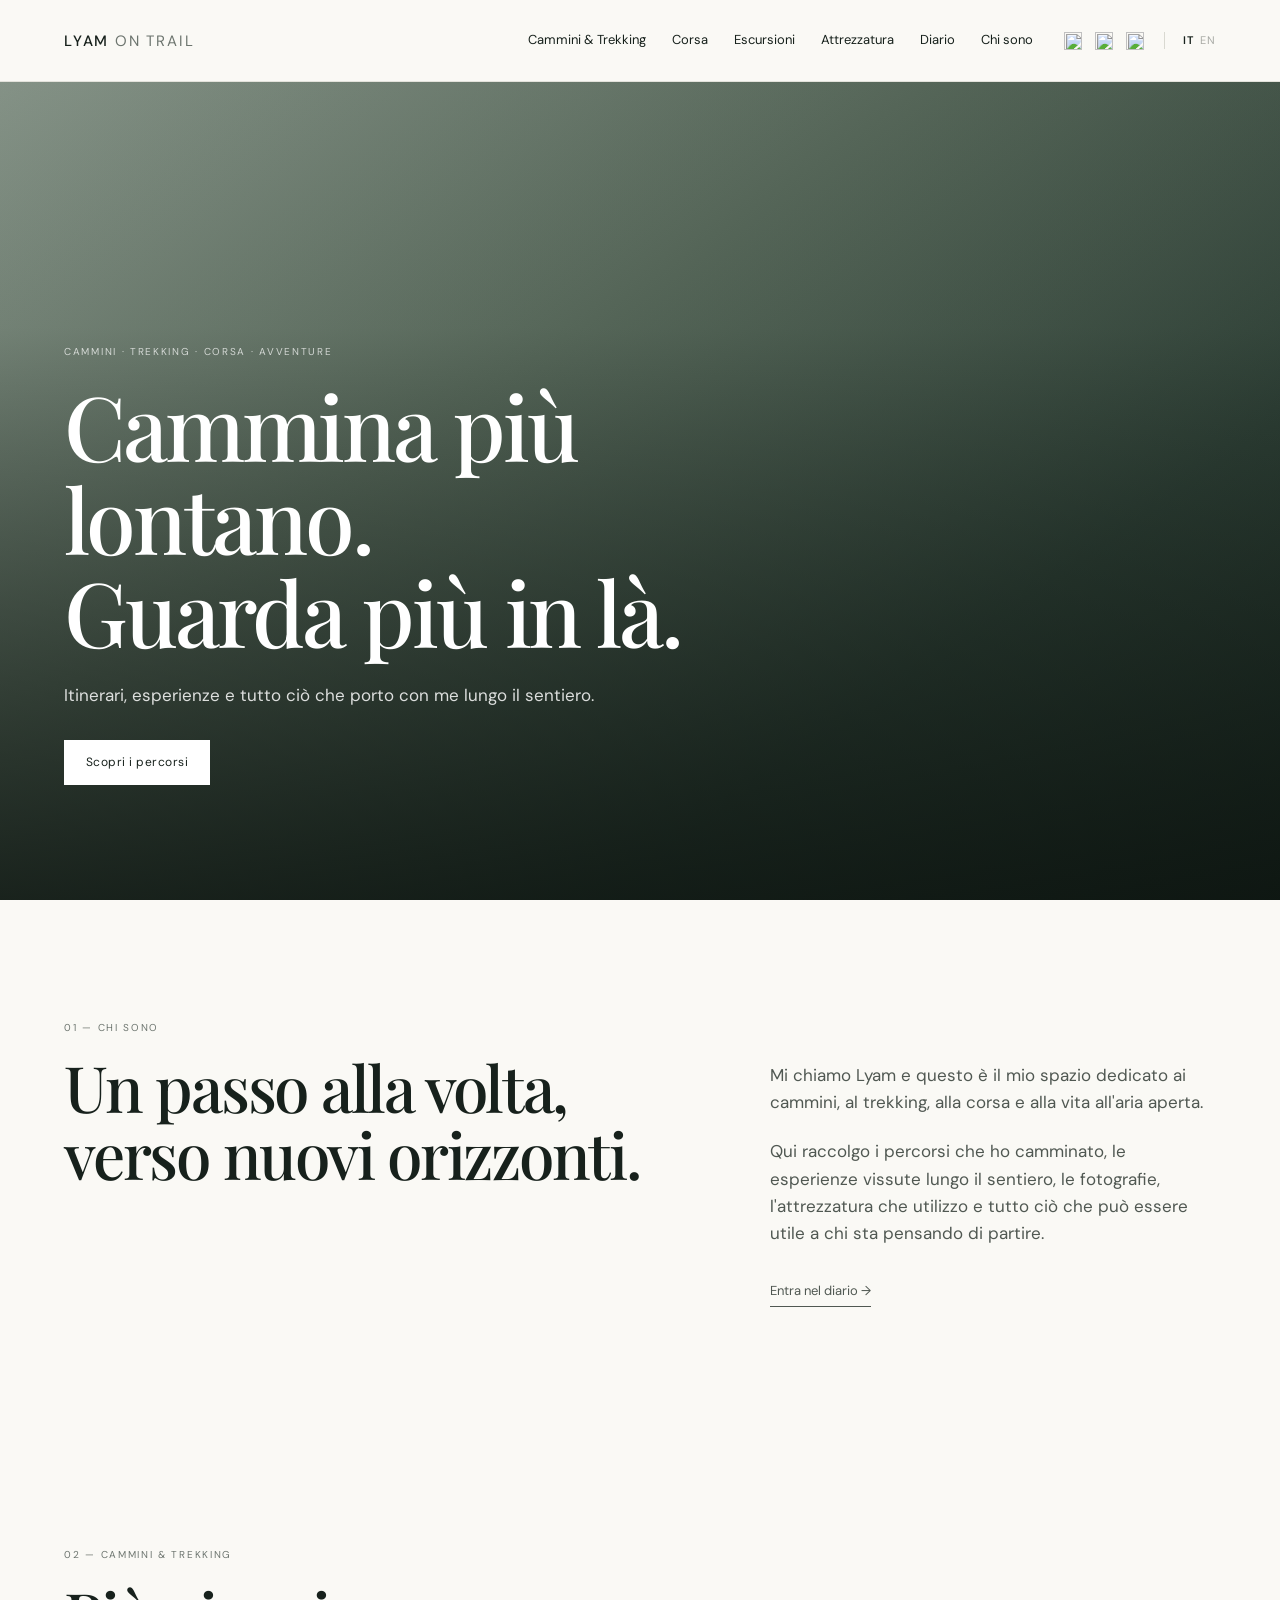
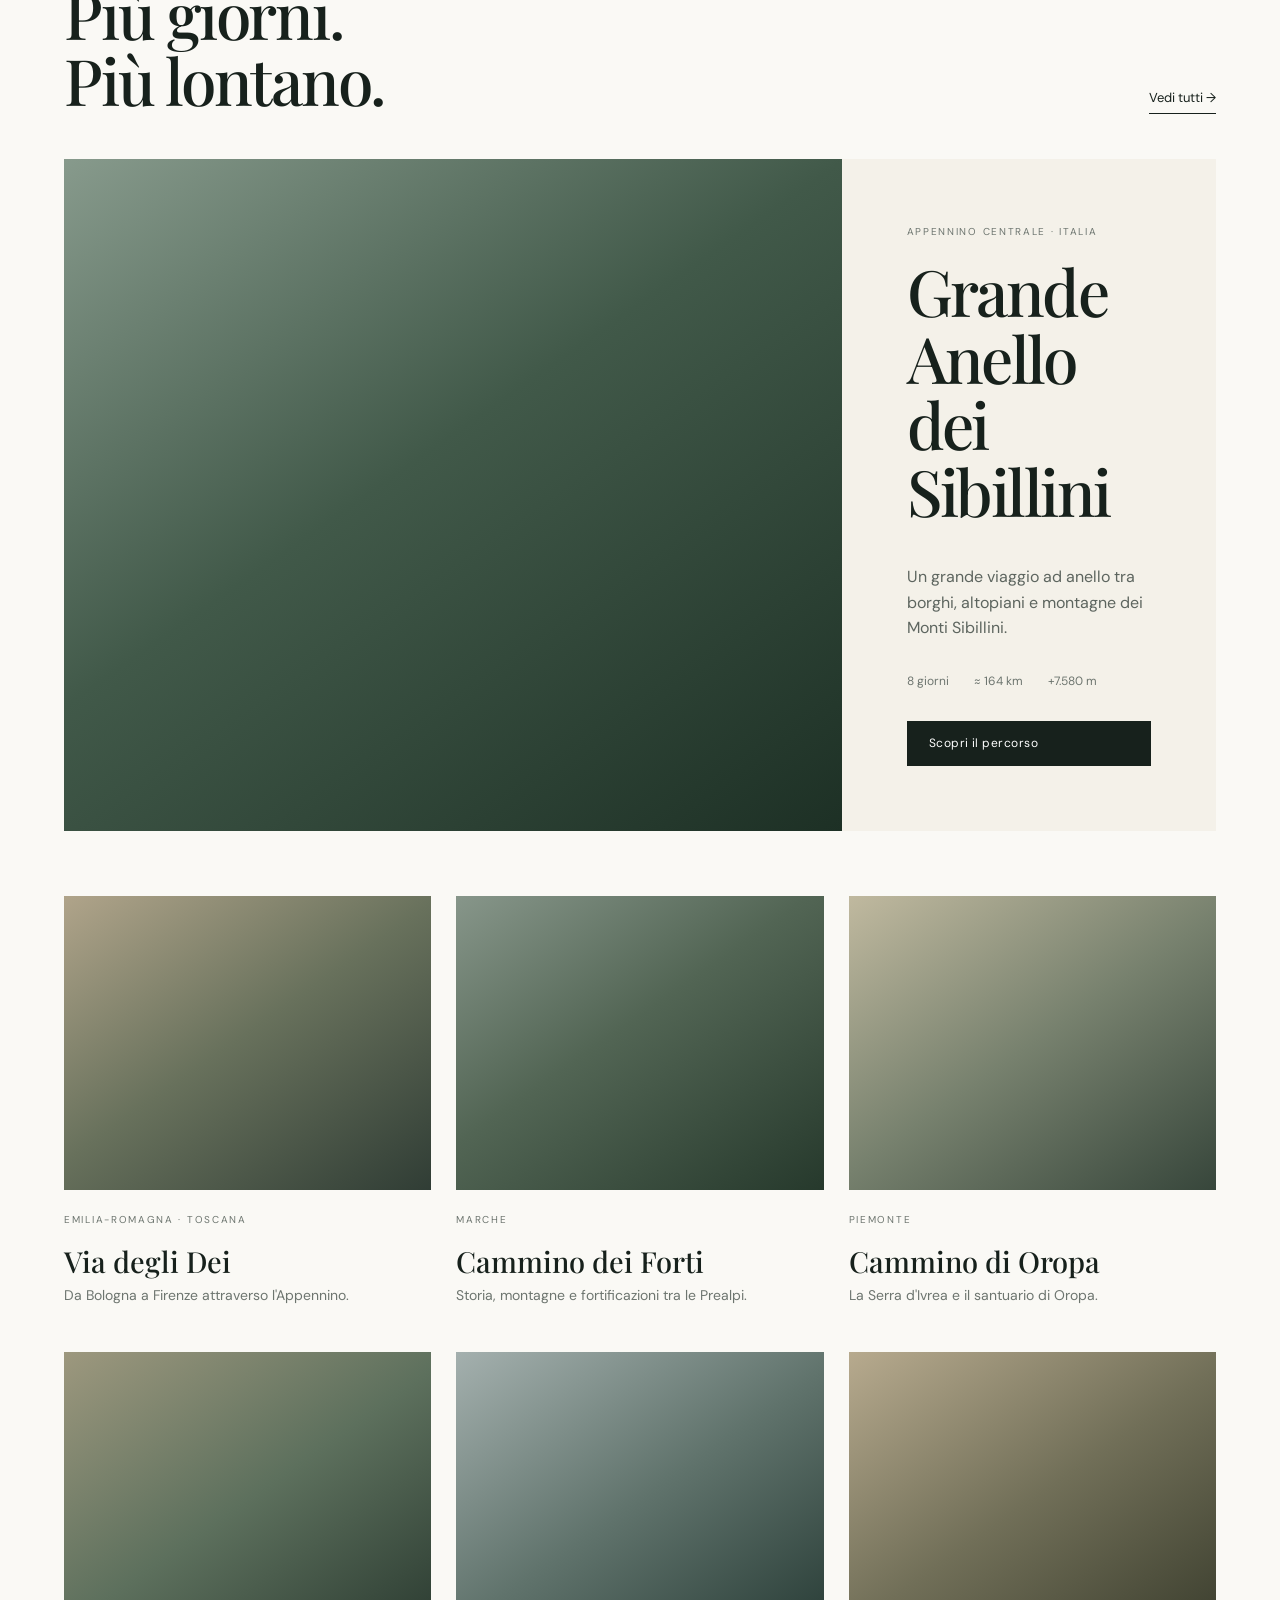
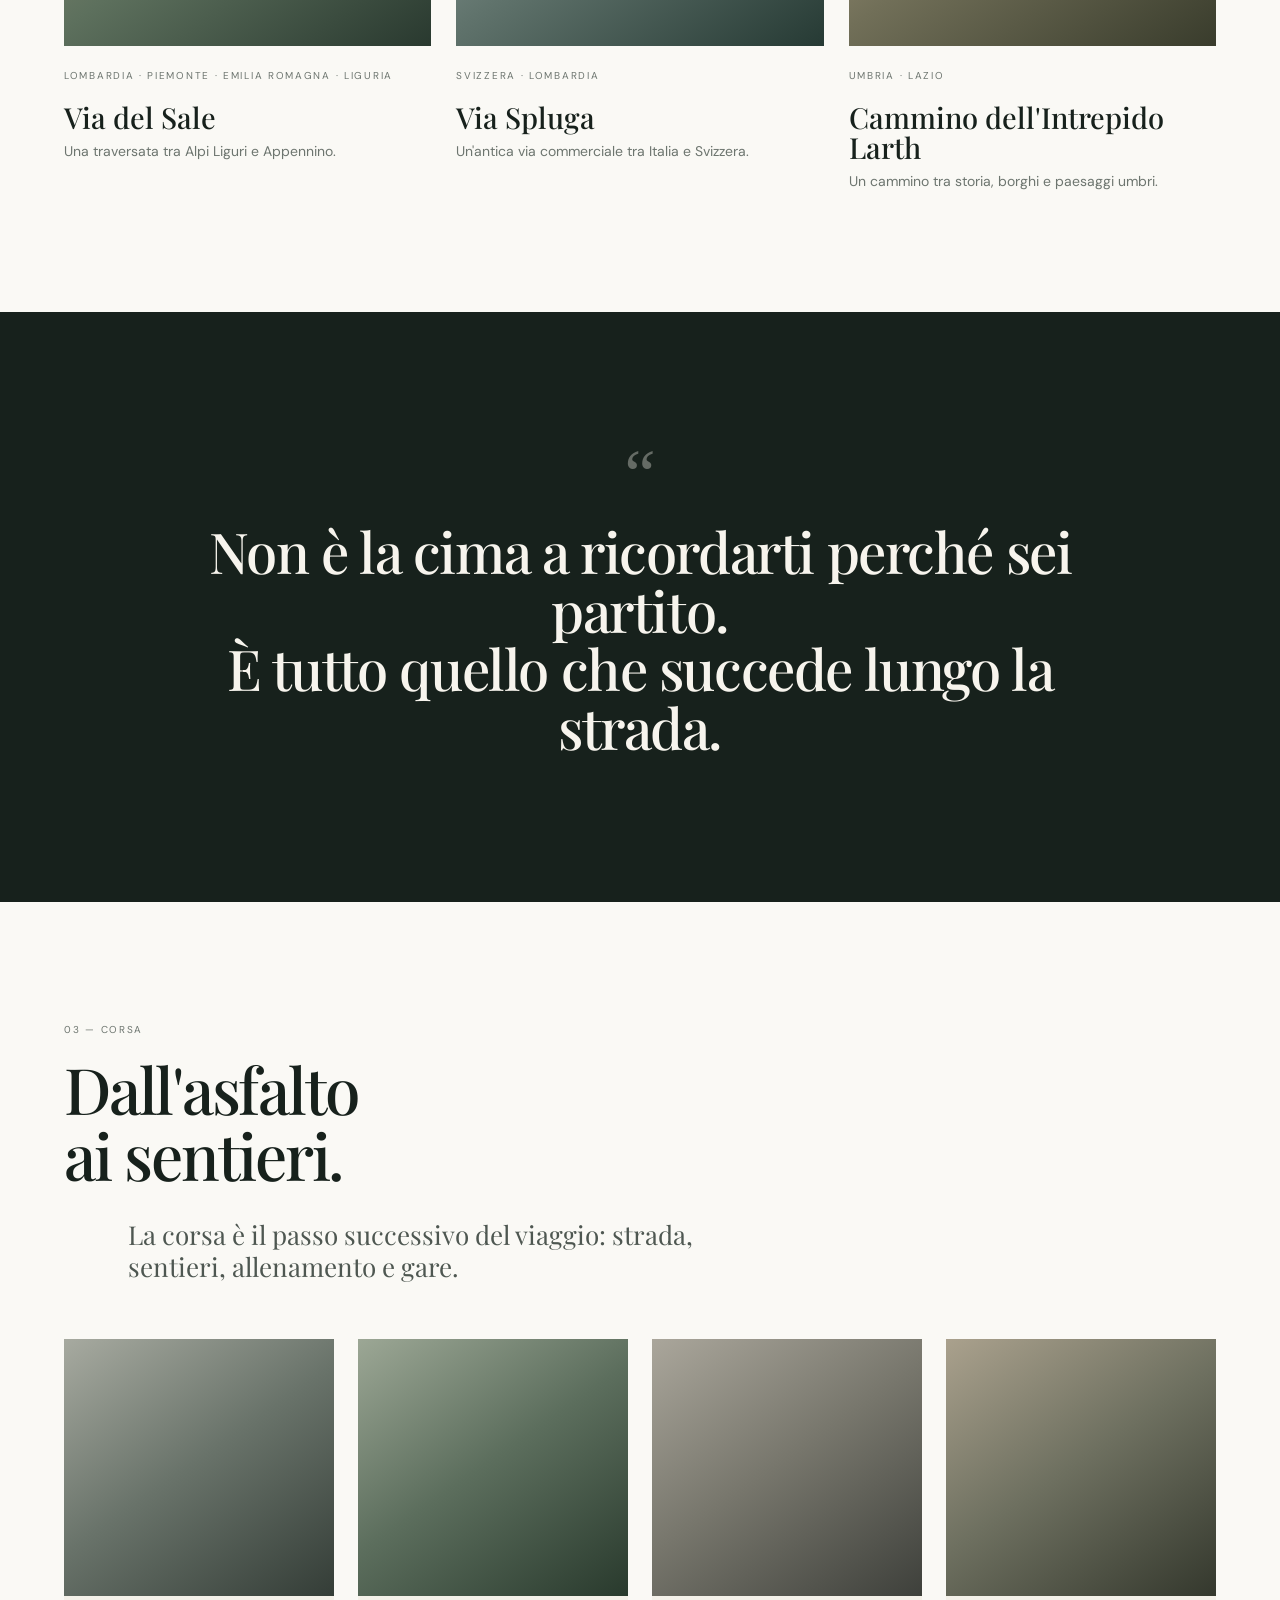
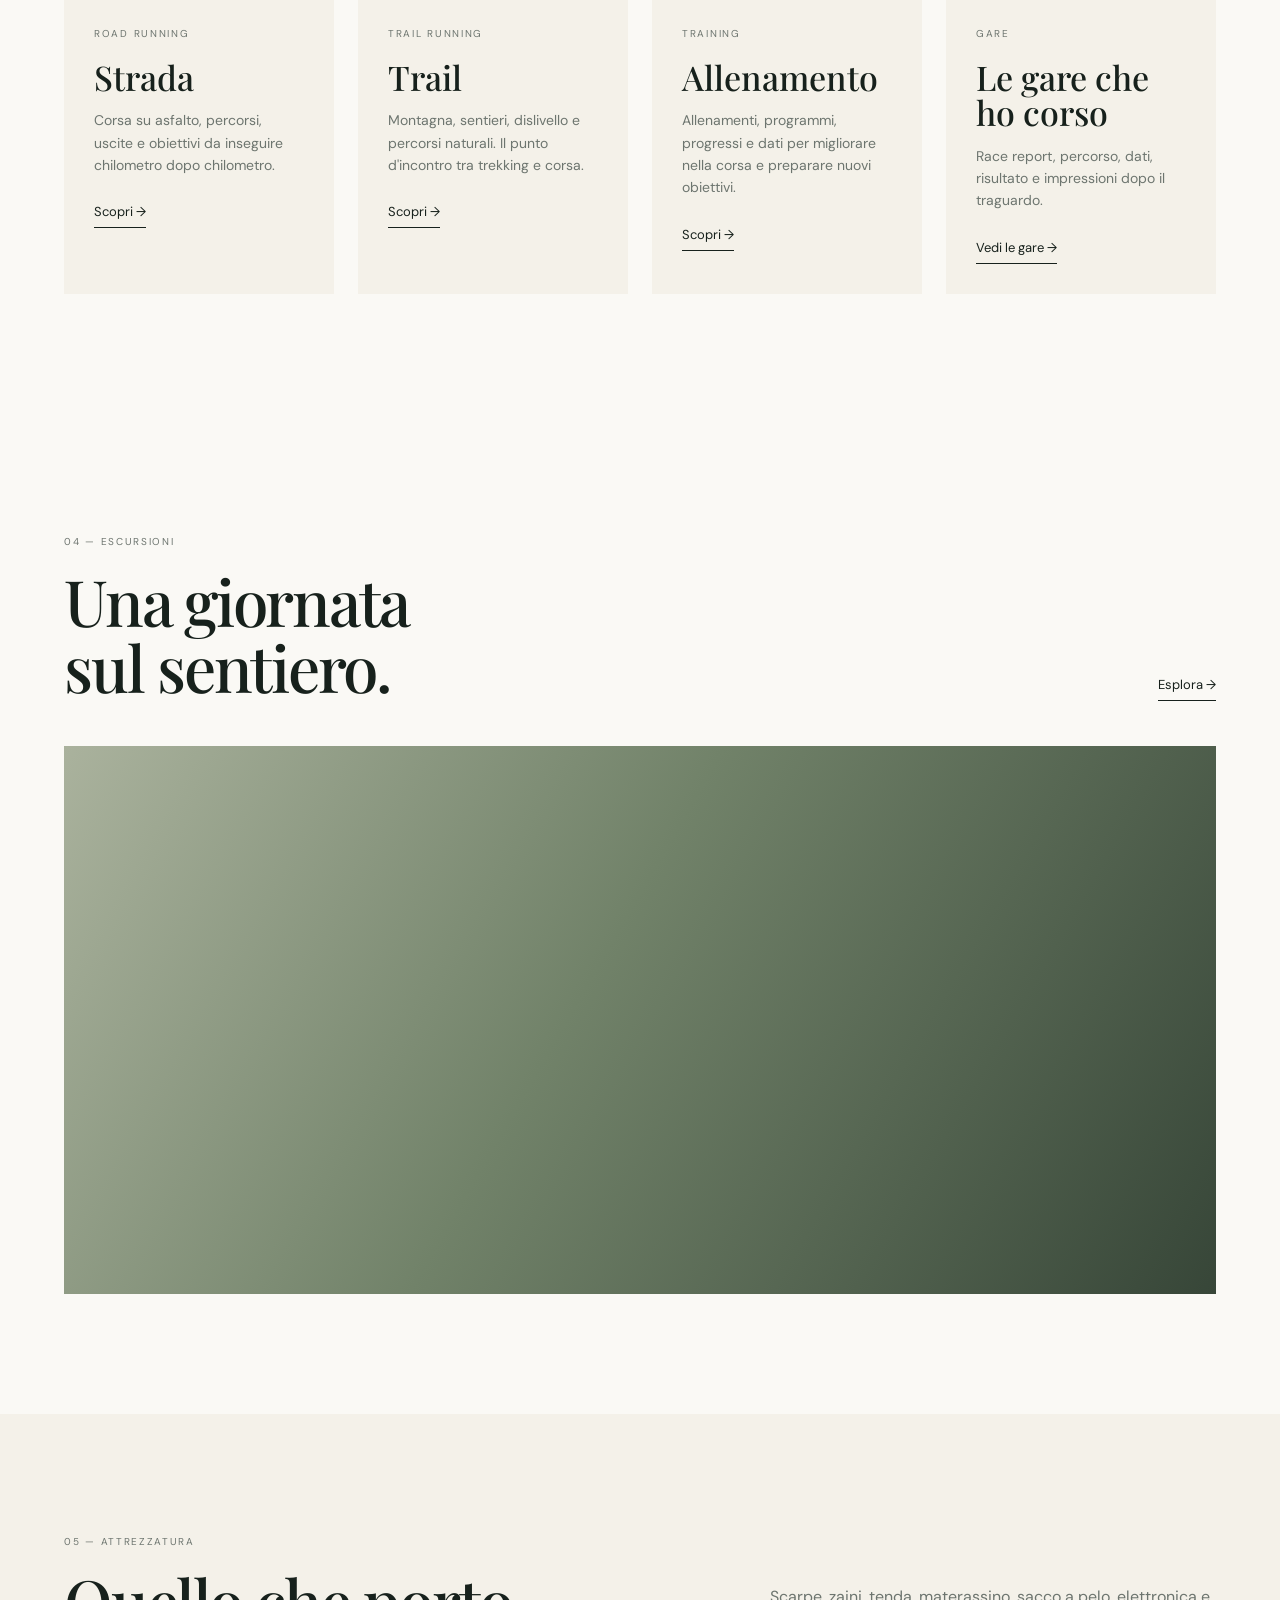
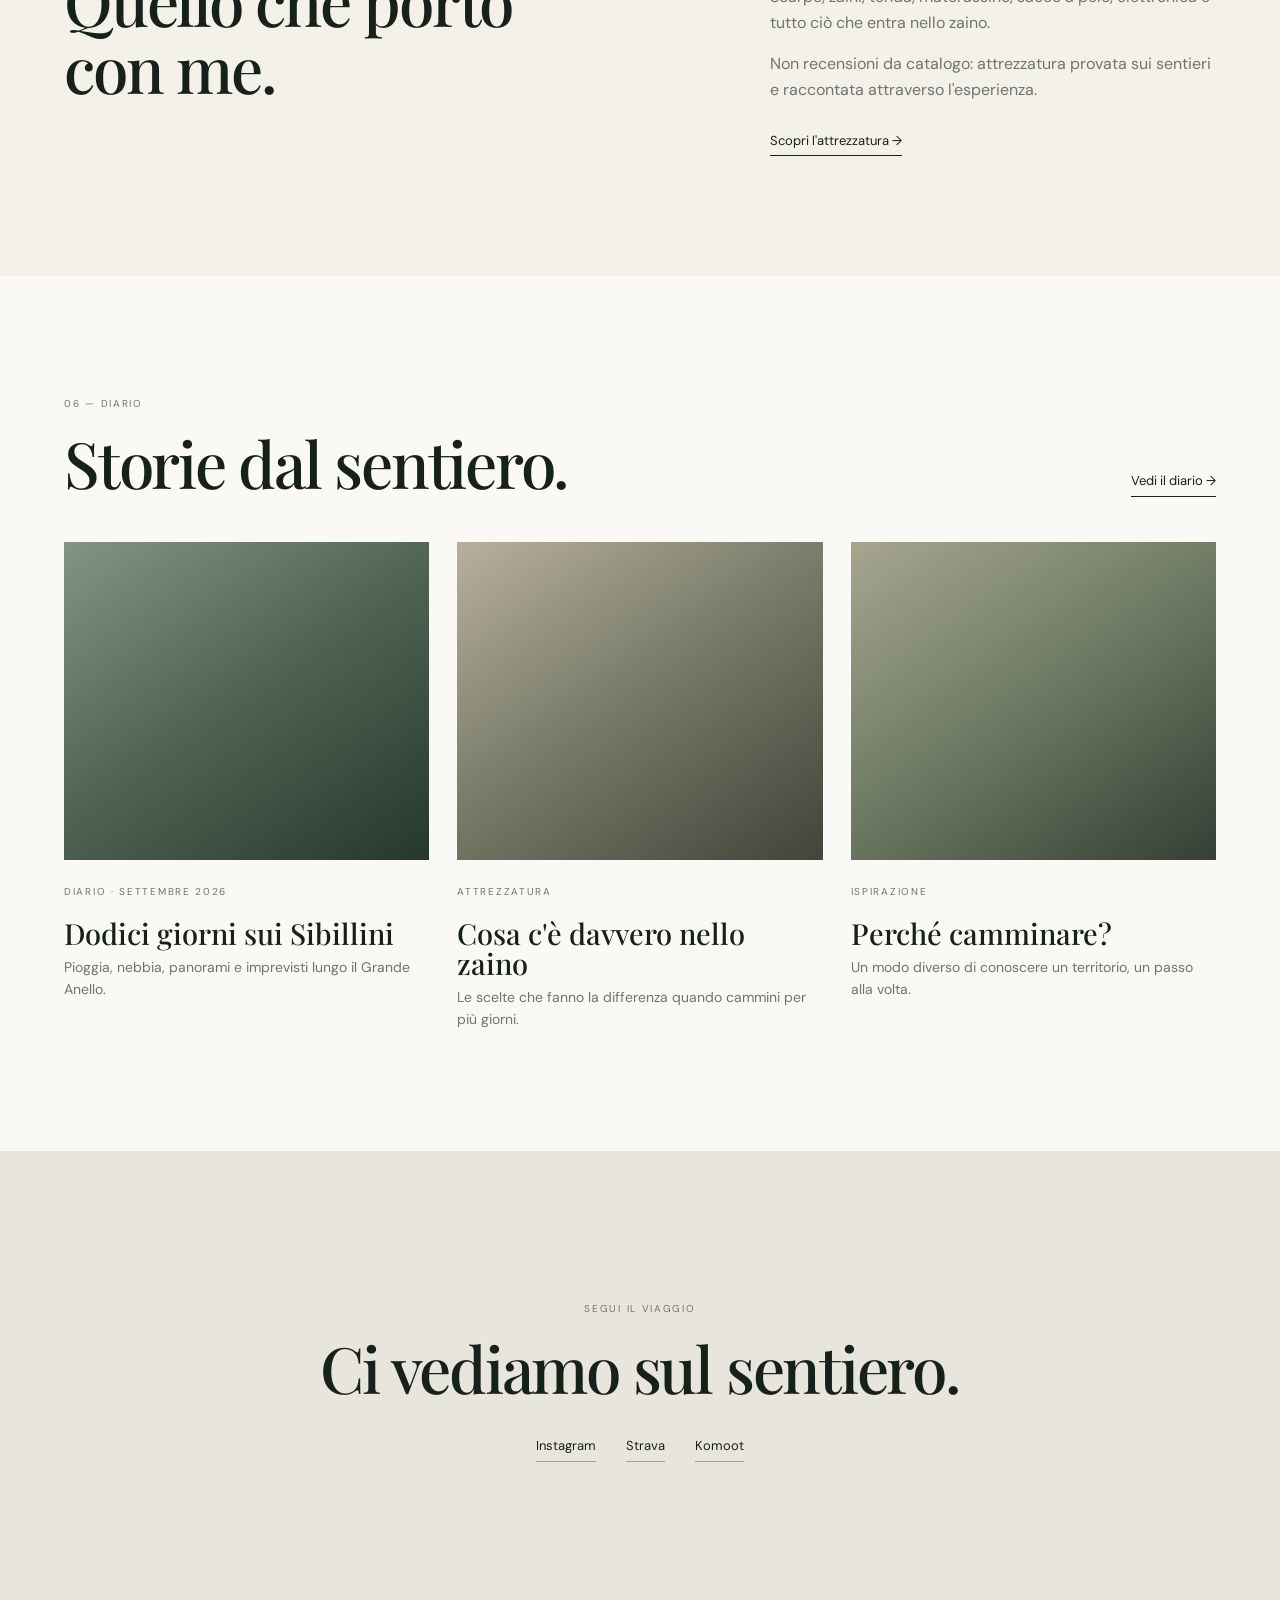
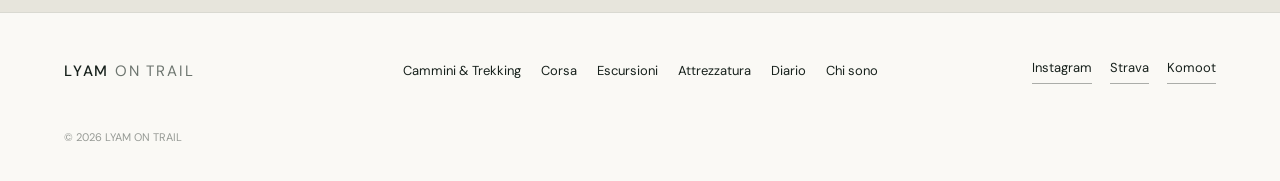
==== commit 4c96904f: "Update link and location in trail-card article" ====
--- a/index.html
+++ b/index.html
@@ -295,11 +295,11 @@
 
 
 <article class="trail-card">
-<a class="text link" href="via-del-sale.html">
+<a class="text link" href="intrepido-larth.html">
 <div class="card-photo photo-larth"></div>
 
 <p class="eyebrow">
-    UMBRIA
+    UMBRIA · LAZIO
 </p>
 
 <h3>
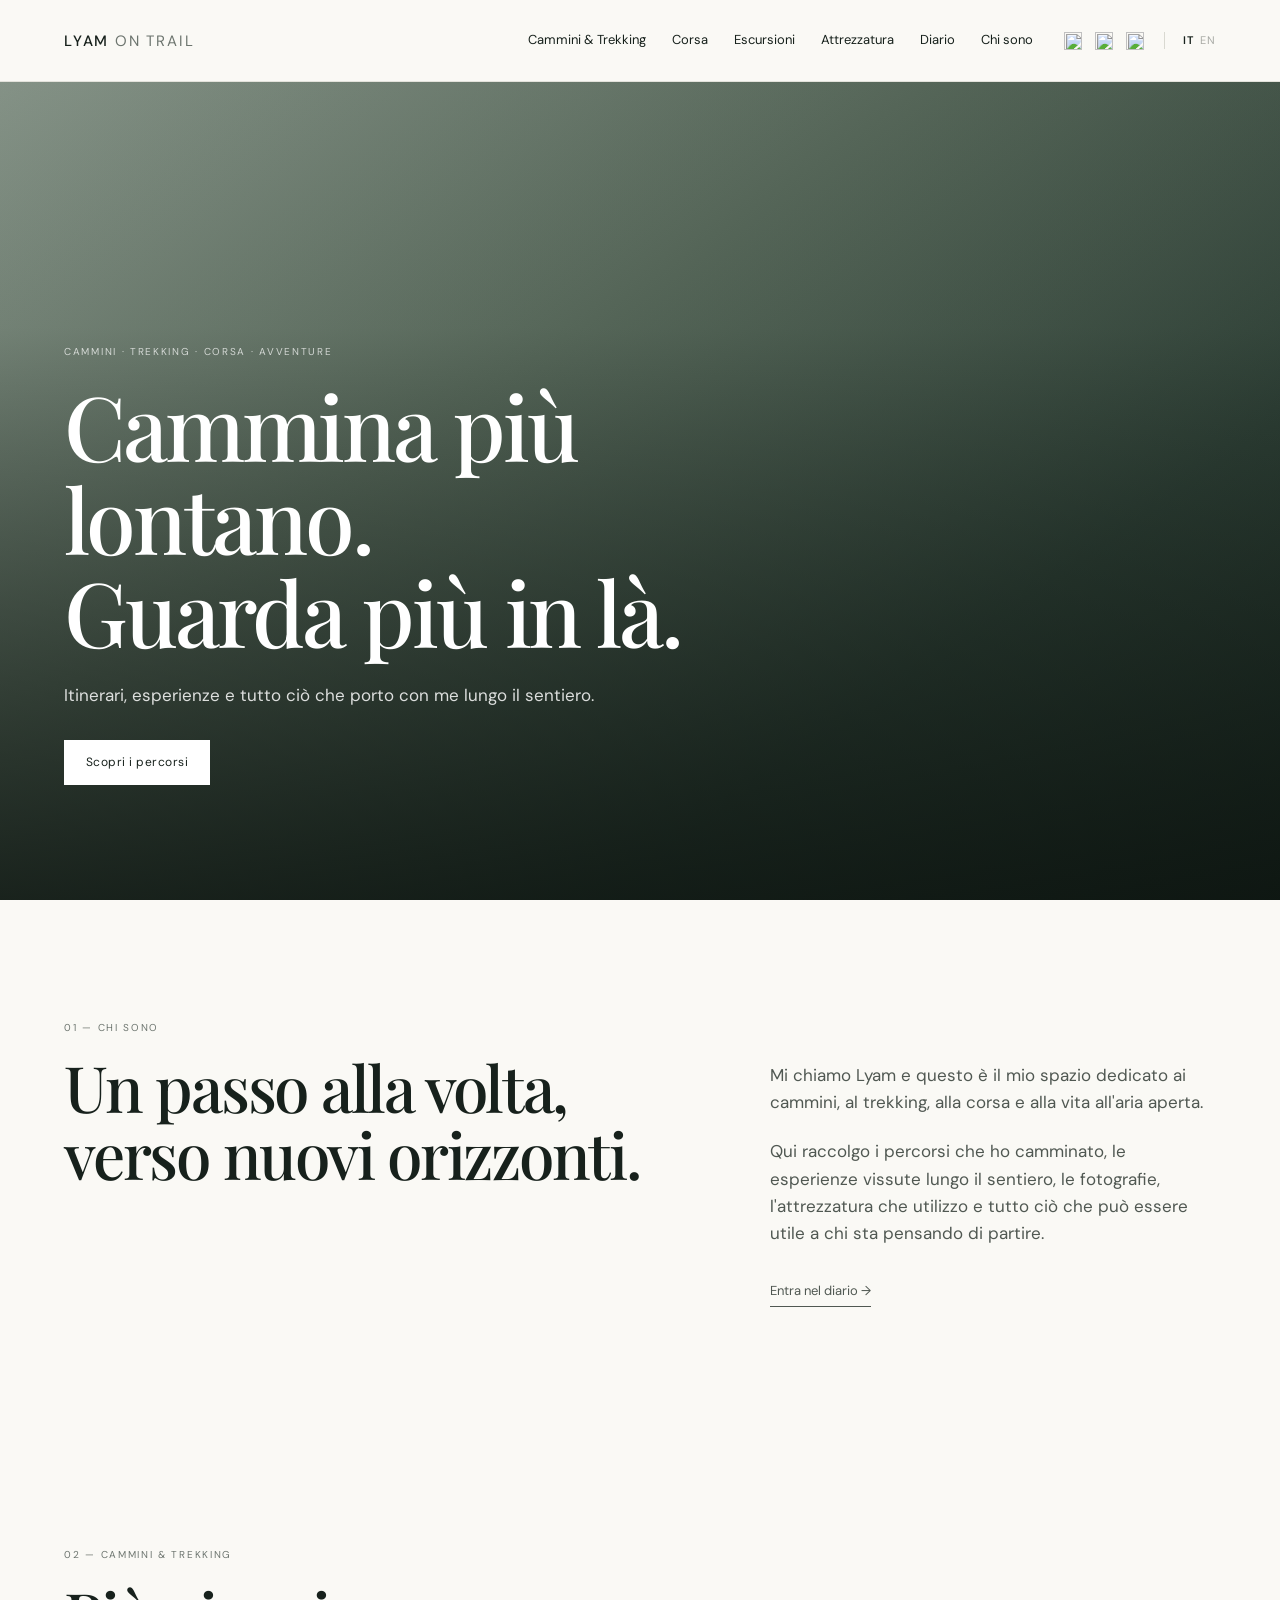
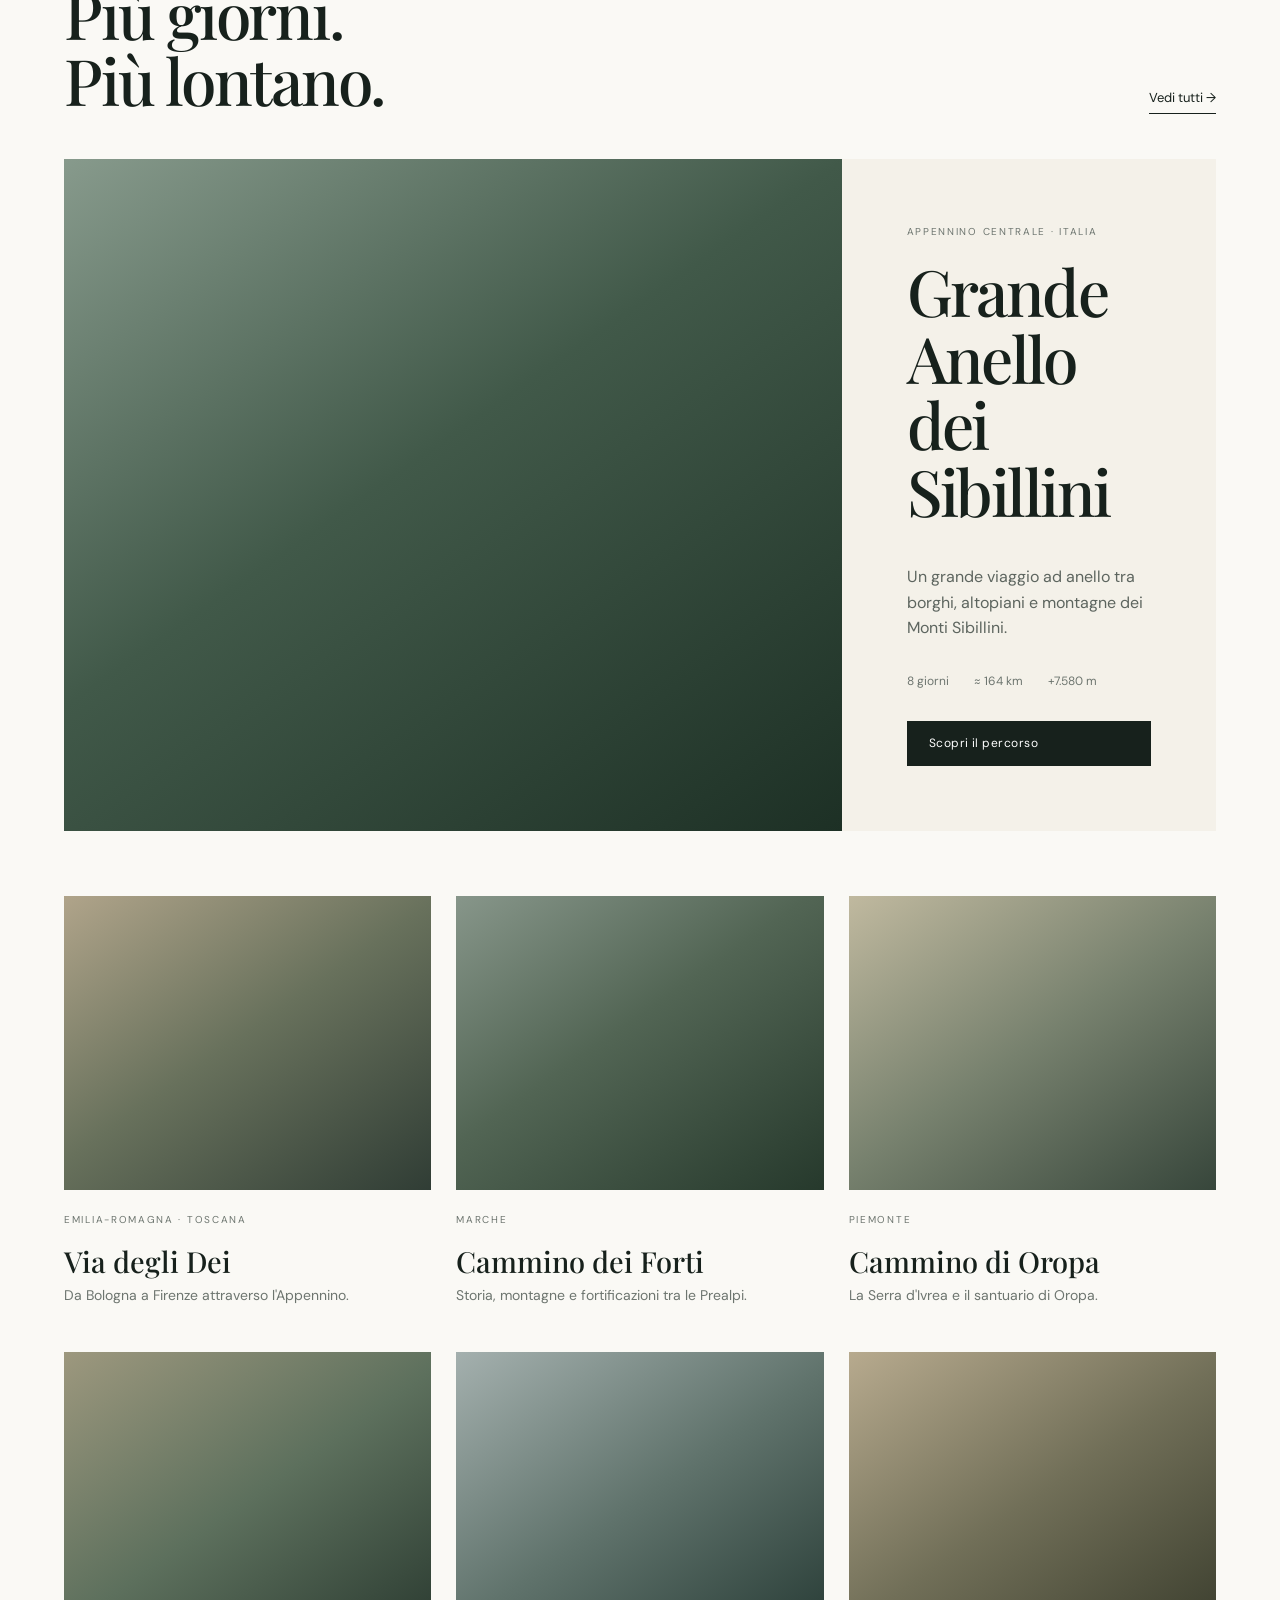
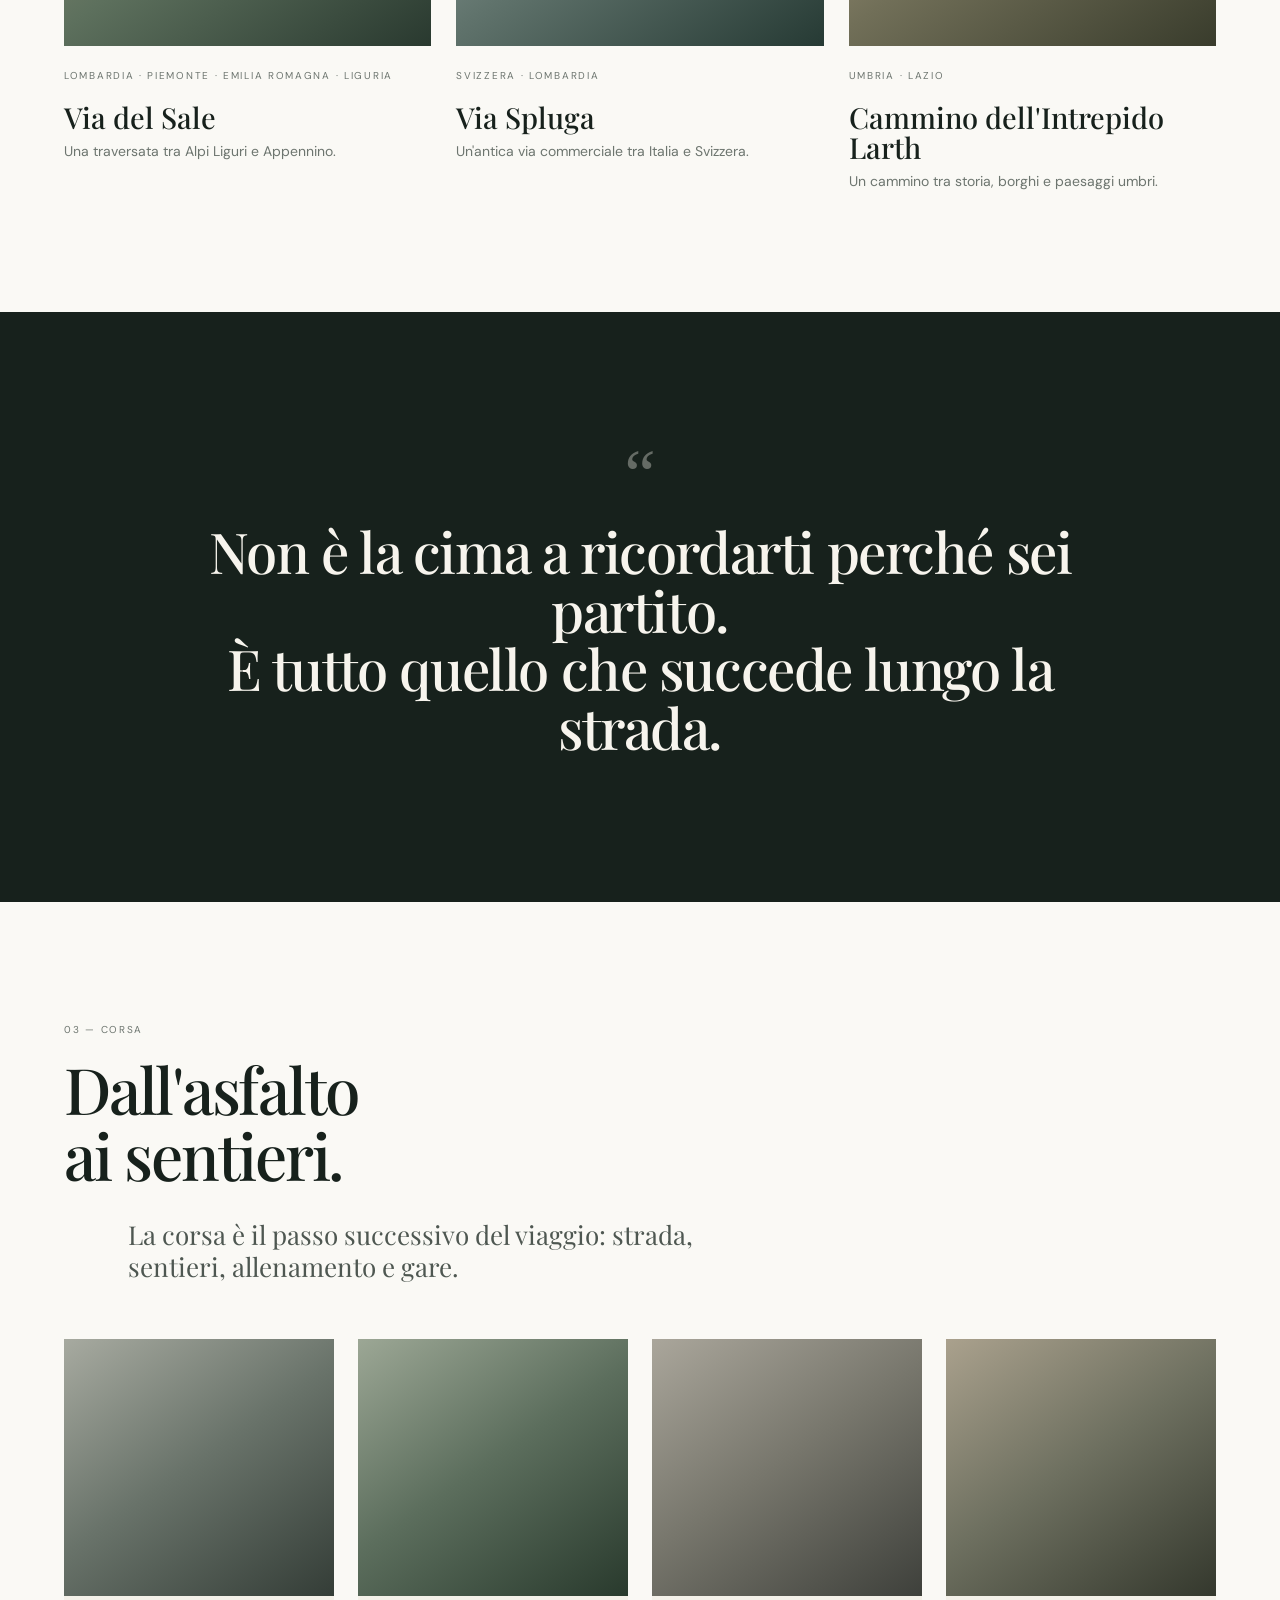
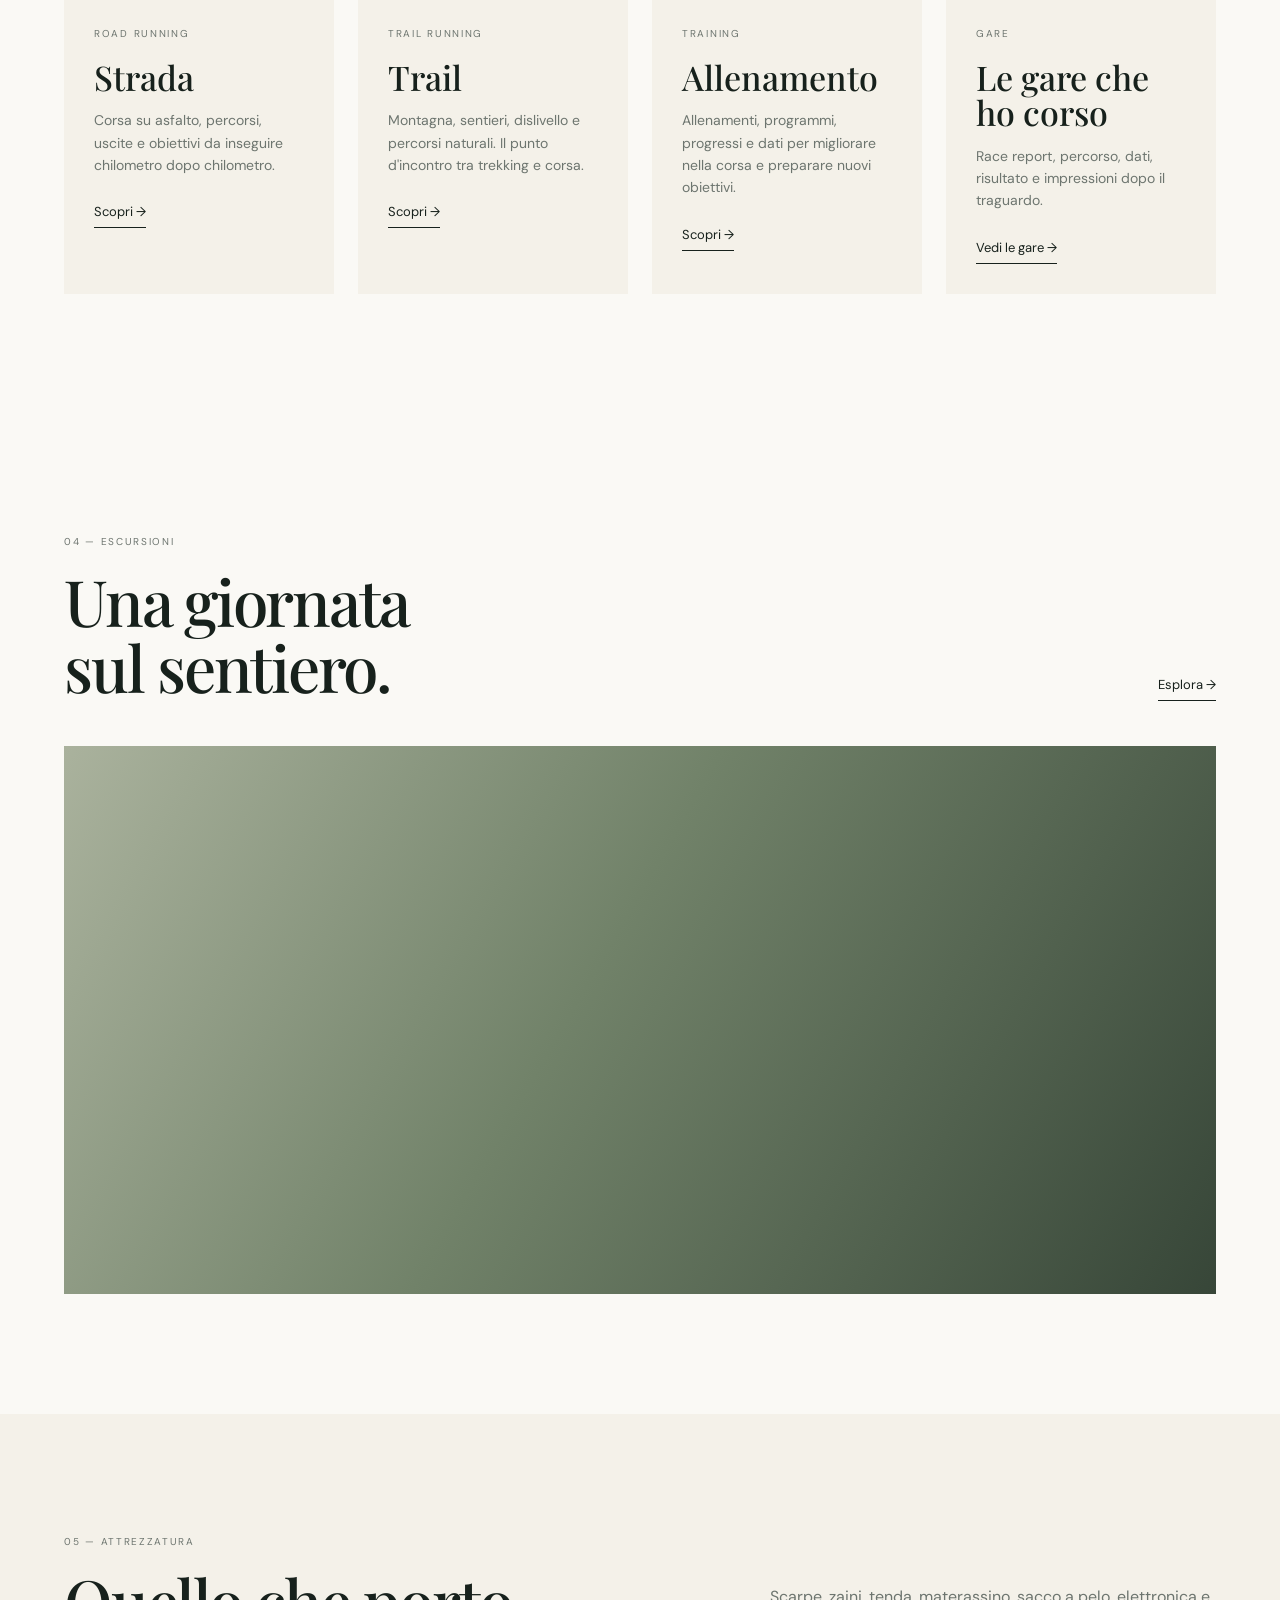
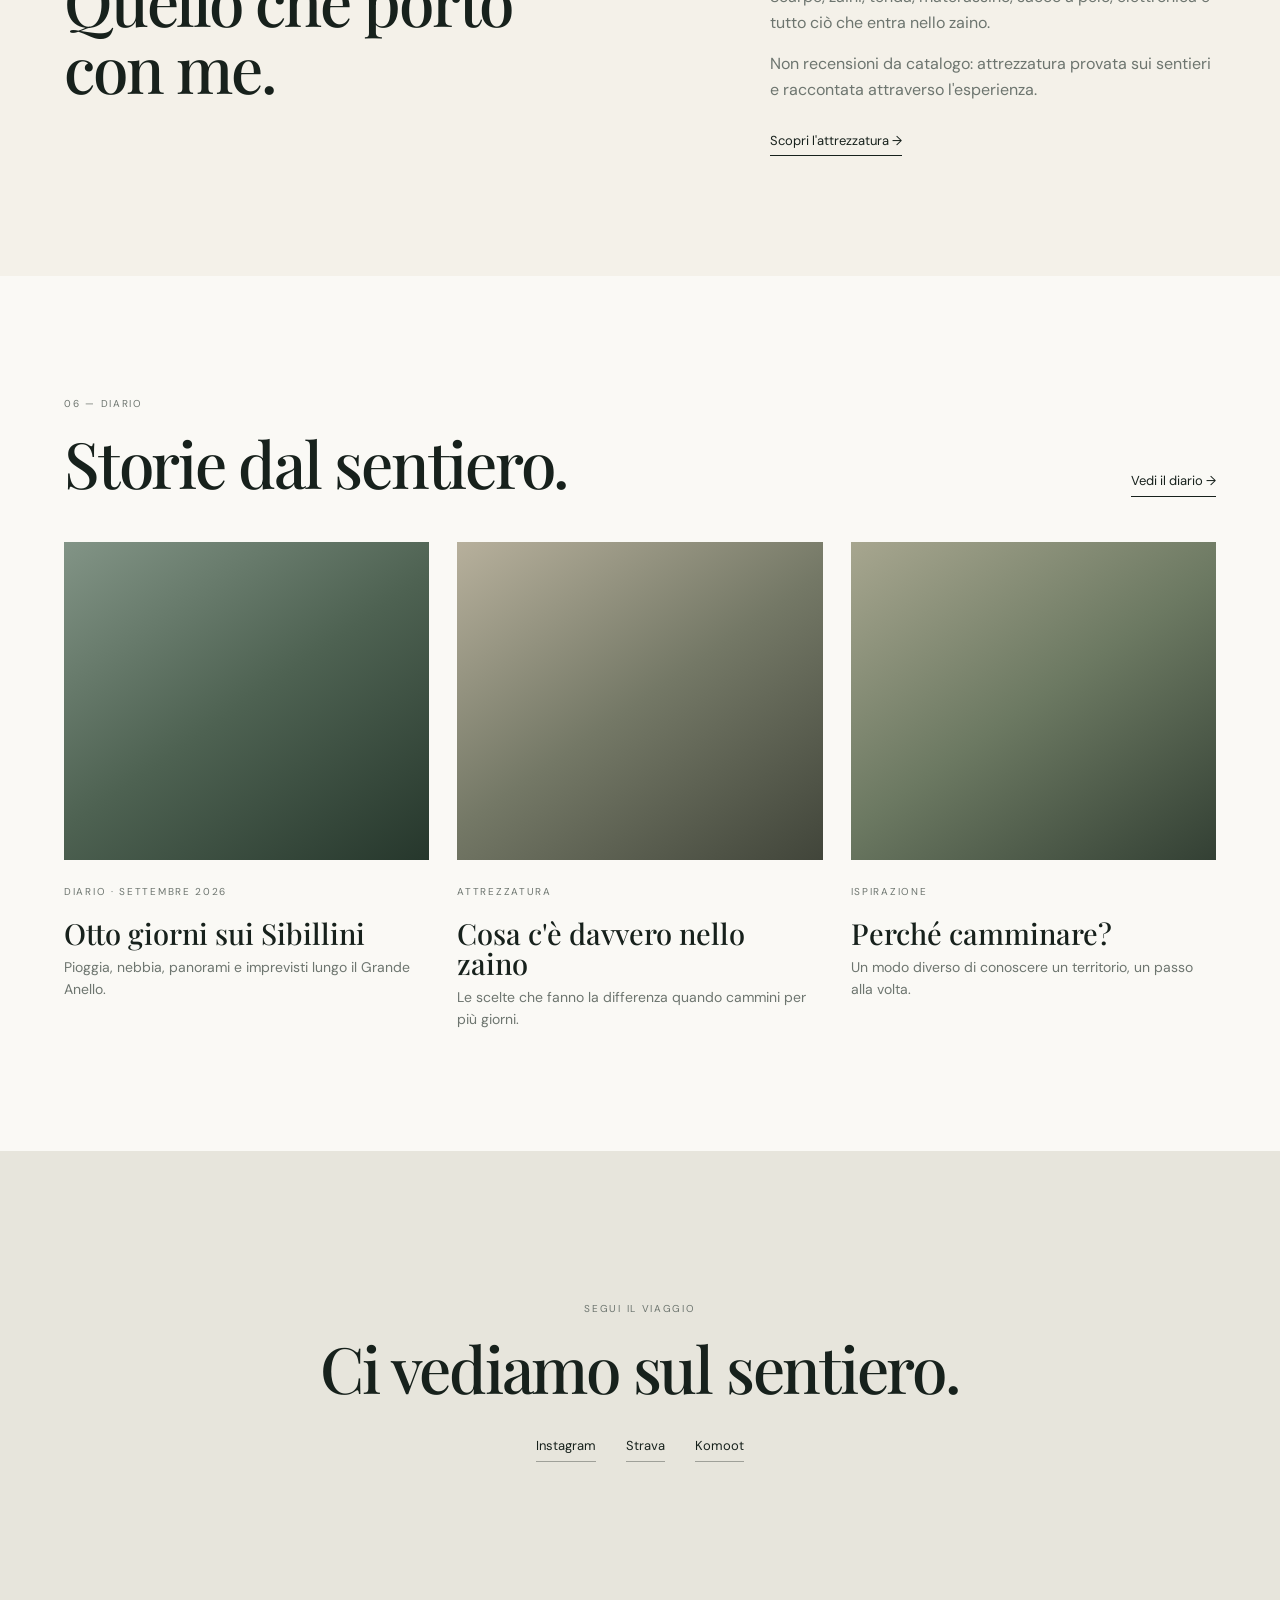
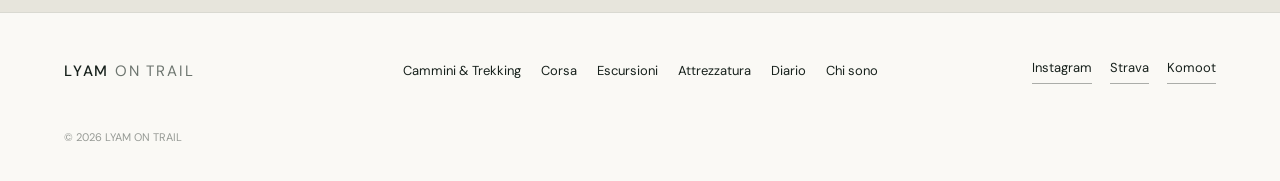
==== commit d0a082d2: "Update title from 'Dodici' to 'Otto' giorni sui Sibillini" ====
--- a/index.html
+++ b/index.html
@@ -603,7 +603,7 @@
 </p>
 
 <h3>
-    Dodici giorni sui Sibillini
+    Otto giorni sui Sibillini
 </h3>
 
 <p>
